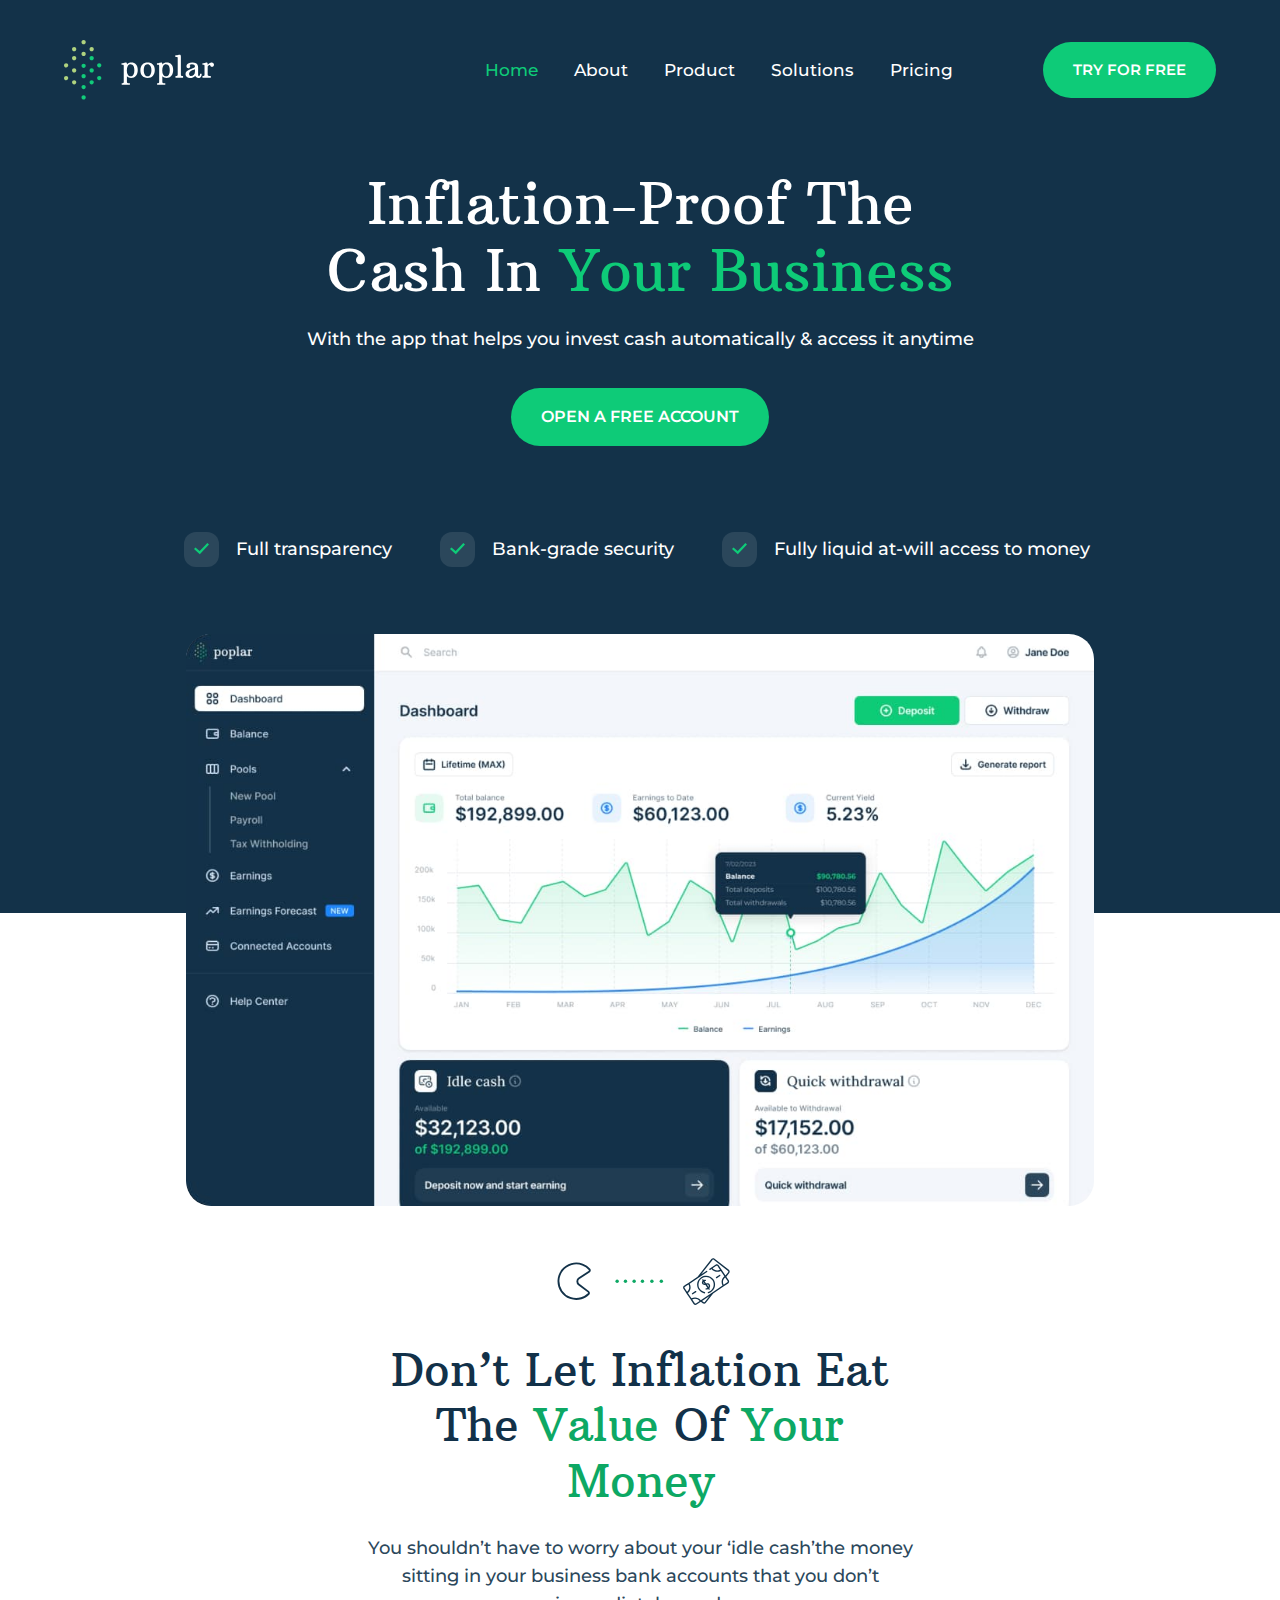
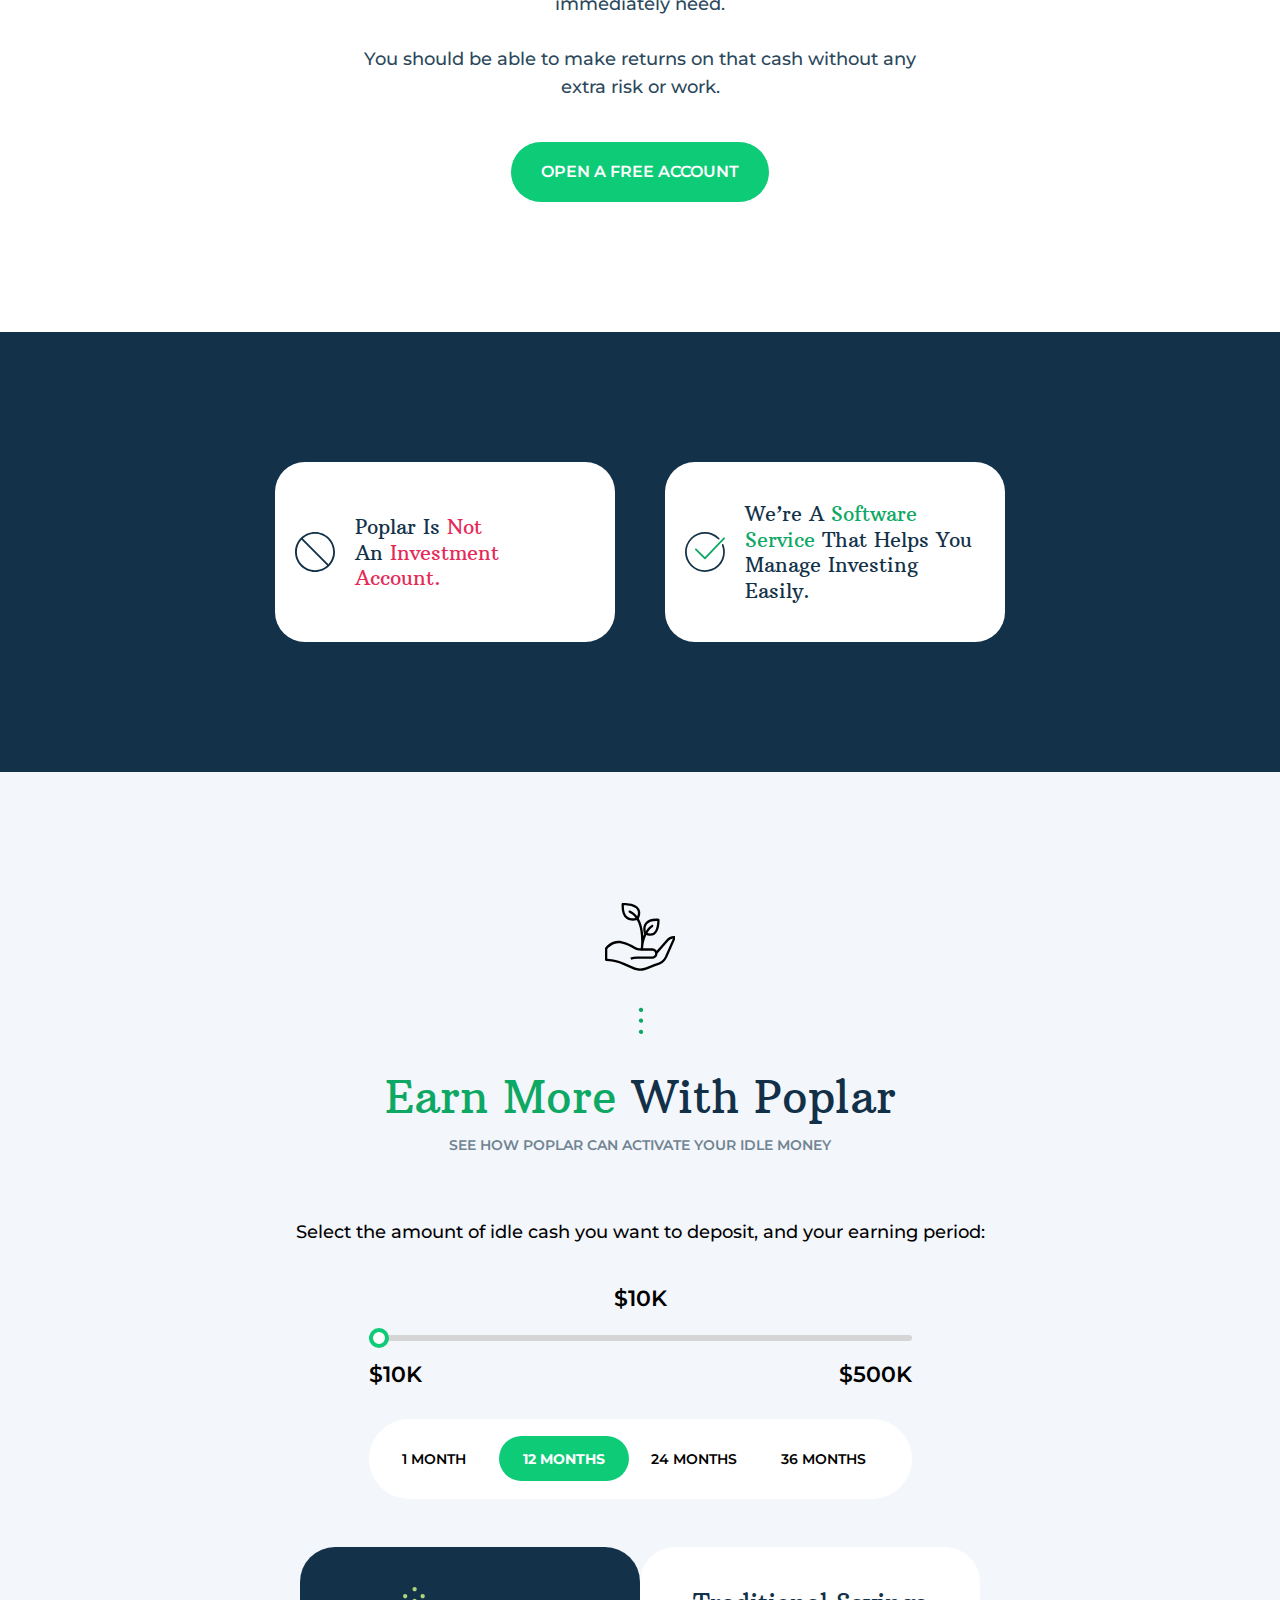
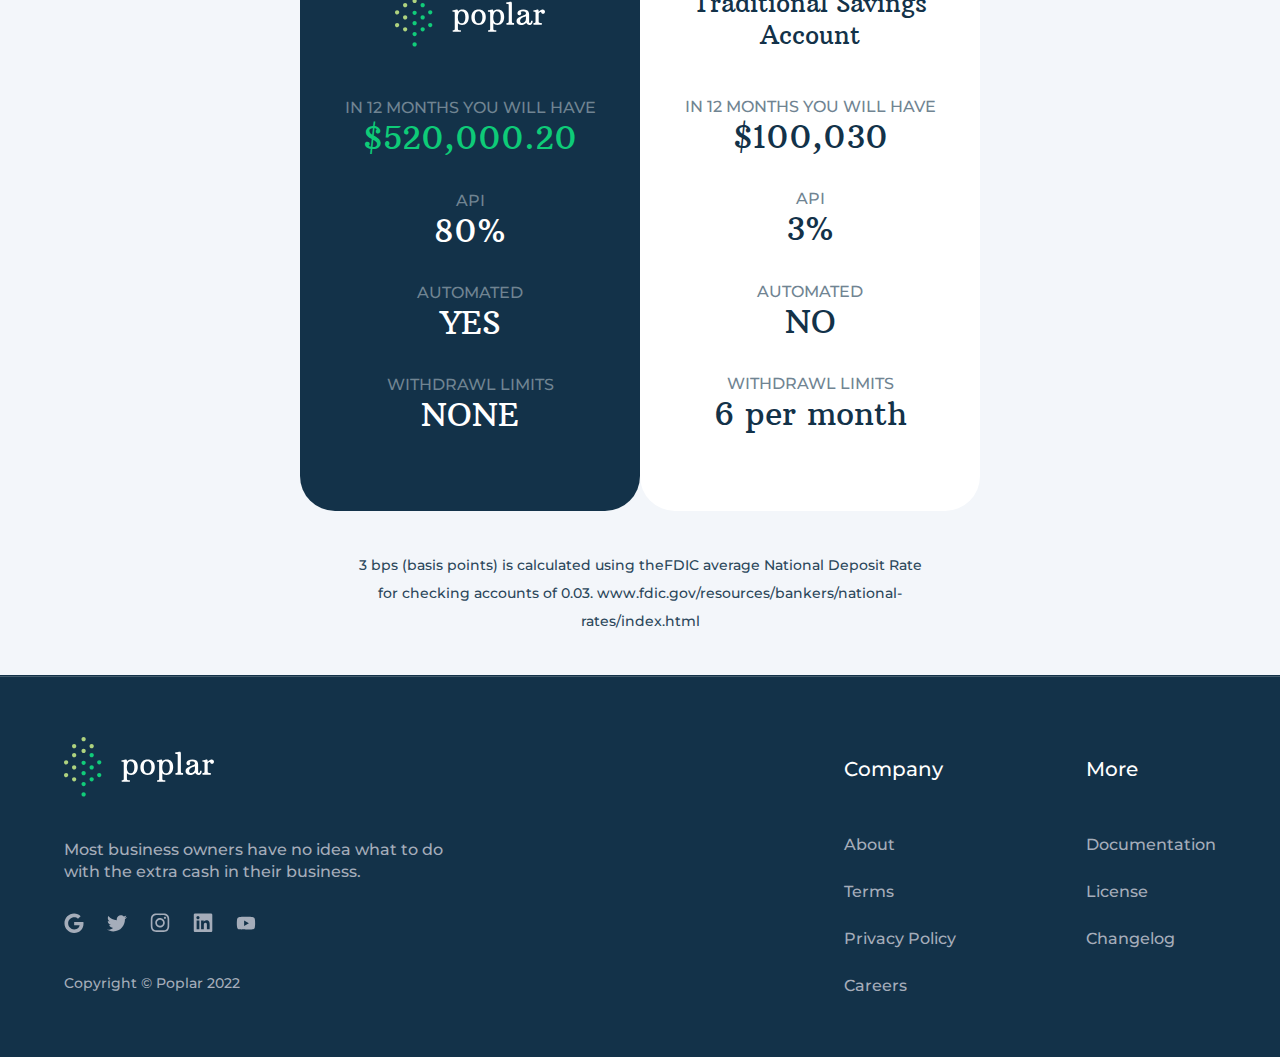
==== index.html @ 1f687f93 "update carousel" ====
<!DOCTYPE html>
<html lang="en">
  <head>
    <meta charset="UTF-8" />
    <meta name="viewport" content="width=device-width, initial-scale=1.0" />
    <meta name="description" content="#" />
    <meta name="keywords" content="#" />

    <title>Poplar Home</title>

    <link rel="icon" type="image/x-icon" href="./images/favicon.ico" />

    <link rel="preconnect" href="https://fonts.googleapis.com" />
    <link rel="preconnect" href="https://fonts.gstatic.com" crossorigin />
    <link
      href="https://fonts.googleapis.com/css2?family=Arbutus+Slab&family=Montserrat:ital,wght@0,400;0,500;0,600;0,700;1,400&display=swap"
      rel="stylesheet"
    />
    <link rel="stylesheet" href="./css/main.min.css" />
  </head>
  <body>
    <div class="page__wrapper">
      <!-- ====================== Header ======================= -->
      <header class="header">
        <nav class="header__nav container">
          <!-- Logo -->
          <a href="./index.html" class="logo-link">
            <svg width="180" height="72" class="header__logo">
              <use href="./images/sprite.svg#logo"></use>
            </svg>
          </a>

          <!-- Menu -->
          <div class="header__nav-menu">
            <ul class="header__nav-list">
              <li class="header__nav-item active">
                <a href="./index.html" class="header__nav-link">Home</a>
              </li>
              <li class="header__nav-item">
                <a href="./pages/about.html" class="header__nav-link">About</a>
              </li>
              <li class="header__nav-item">
                <a href="./pages/product.html" class="header__nav-link"
                  >Product</a
                >
              </li>
              <li class="header__nav-item">
                <a href="./pages/solutions.html" class="header__nav-link"
                  >Solutions</a
                >
              </li>
              <li class="header__nav-item">
                <a href="./pages/pricing.html" class="header__nav-link"
                  >Pricing</a
                >
              </li>
            </ul>

            <button class="btn header__button" type="button">
              Try for Free
            </button>
          </div>

          <!-- Mobile Menu -->
          <div class="burger-menu">
            <span class="bar"></span>
            <span class="bar"></span>
            <span class="bar"></span>
          </div>
        </nav>
      </header>

      <!-- ========================== Main =========================== -->
      <main class="main">
        <!-- Section Hero -->
        <section class="hero">
          <div class="hero__inner container">
            <div class="hero__descr">
              <h1 class="hero__title">
                Inflation-Proof The Cash In <span>Your Business</span>
              </h1>
              <p class="hero__text">
                With the app that helps you invest cash automatically & access
                it anytime
              </p>
              <button class="btn hero__btn" type="button">
                Open a free account
              </button>
            </div>
            <ul class="hero__list">
              <li class="hero__item">Full transparency</li>
              <li class="hero__item">Bank-grade security</li>
              <li class="hero__item">Fully liquid at-will access to money</li>
            </ul>
          </div>
        </section>

        <!-- Section  Issue-->
        <section class="issue">
          <article class="issue__descr container">
            <h2 class="issue__title">
              Don’t let inflation eat the <span>value</span> of
              <span>your money</span>
            </h2>
            <p class="issue__text">
              You shouldn’t have to worry about your ‘idle cash’the money
              sitting in your business bank accounts that you don’t immediately
              need.
              <br />
              <br />
              You should be able to make returns on that cash without any extra
              risk or work.
            </p>
            <button class="btn issue__btn">Open a free account</button>
          </article>

          <article class="issue__recommend">
            <div class="issue__recommend-inner container">
              <div class="issue__recommend-wrapper">
                <p class="issue__recommend-not">
                  Poplar is <span>not</span>
                  <br />
                  an <span>investment account.</span>
                </p>
              </div>
              <div class="issue__recommend-wrapper">
                <p class="issue__recommend-yes">
                  We’re a <span>software service</span> that helps you manage
                  investing easily.
                </p>
              </div>
            </div>
          </article>
        </section>

        <!-- Section Earn More -->
        <section class="earn-more">
          <article class="earn-more__inner container">
            <div class="earn-more__img">
              <svg class="earn-more__img-hand" width="70" height="70">
                <use href="./images/sprite.svg#hand"></use>
              </svg>

              <svg class="earn-more__img-more" width="5" height="30">
                <use href="./images/sprite.svg#product-eye-more"></use>
              </svg>
            </div>

            <div class="earn-more__descr">
              <h2 class="earn-more__title">
                <span>Earn more</span> with poplar
              </h2>
              <p class="earn-more__text">
                See how Poplar can activate your idle money
              </p>
            </div>

            <div class="earn-more__deposit">
              <h3 class="deposit__title">
                Select the amount of idle cash you want to deposit, and your
                earning period:
              </h3>

              <!-- Deposit Slider -->

              <div class="deposit__slider">
                <p class="slider__value" id="slider-value">0</p>
                <input
                  type="range"
                  id="my-slider"
                  min="10"
                  max="500"
                  value="10"
                  step="10"
                  oninput="slider()"
                />
                <ul class="slider__range">
                  <li class="range__value">$10K</li>
                  <li class="range__value">$500K</li>
                </ul>
              </div>

              <!-- Deposit Carousel -->
              <div class="carousel__wrapper">
                <ul class="carousel__slider" draggable="false">
                  <li>
                    <button
                      class="carousel__item"
                      type="button"
                      draggable="false"
                    >
                      1 Month
                    </button>
                  </li>
                  <li>
                    <button
                      class="carousel__item active-btn"
                      type="button"
                      draggable="false"
                    >
                      12 Months
                    </button>
                  </li>
                  <li>
                    <button
                      class="carousel__item"
                      type="button"
                      draggable="false"
                    >
                      24 Months
                    </button>
                  </li>
                  <li>
                    <button
                      class="carousel__item"
                      type="button"
                      draggable="false"
                    >
                      36 Months
                    </button>
                  </li>
                </ul>
              </div>
            </div>

            <div class="deposit__calculate-wrapper">
              <div class="deposit__calculate-box payment-accounts">
                <h3 class="calculate-box__title">Payment <br />Accounts</h3>
                <ul class="calculate-box__list">
                  <li>
                    <p class="calculate-box__item-text">
                      In 12 months you will have
                    </p>
                    <p class="calculate-box__item-value" id="period__sum">
                      $70,000
                    </p>
                  </li>
                  <li>
                    <p class="calculate-box__item-text">API</p>
                    <p class="calculate-box__item-value">1%</p>
                  </li>
                  <li>
                    <p class="calculate-box__item-text">Automated</p>
                    <p class="calculate-box__item-value">NO</p>
                  </li>
                  <li>
                    <p class="calculate-box__item-text">Withdrawl Limits</p>
                    <p class="calculate-box__item-value">Yes</p>
                  </li>
                </ul>
              </div>
              <div class="deposit__calculate-box poplar-account">
                <a href="./index.html" class="earn-more__logo">
                  <svg width="150" height="60" class="logo">
                    <use href="./images/sprite.svg#logo"></use>
                  </svg>
                </a>
                <ul class="calculate-box__list">
                  <li>
                    <p class="calculate-box__item-text">
                      In 12 months you will have
                    </p>
                    <p
                      class="calculate-box__item-value poplar-value"
                      id="period__sum"
                    >
                      <span>$520,000.20</span>
                    </p>
                  </li>
                  <li>
                    <p class="calculate-box__item-text">API</p>
                    <p class="calculate-box__item-value poplar-value">80%</p>
                  </li>
                  <li>
                    <p class="calculate-box__item-text">Automated</p>
                    <p class="calculate-box__item-value poplar-value">YES</p>
                  </li>
                  <li>
                    <p class="calculate-box__item-text">Withdrawl Limits</p>
                    <p class="calculate-box__item-value poplar-value">NONE</p>
                  </li>
                </ul>
              </div>
              <div class="deposit__calculate-box traditional-accounts">
                <h3 class="calculate-box__title">
                  Traditional Savings Account
                </h3>
                <ul class="calculate-box__list">
                  <li>
                    <p class="calculate-box__item-text">
                      In 12 months you will have
                    </p>
                    <p class="calculate-box__item-value" id="period__sum">
                      $100,030
                    </p>
                  </li>
                  <li>
                    <p class="calculate-box__item-text">API</p>
                    <p class="calculate-box__item-value">3%</p>
                  </li>
                  <li>
                    <p class="calculate-box__item-text">Automated</p>
                    <p class="calculate-box__item-value">NO</p>
                  </li>
                  <li>
                    <p class="calculate-box__item-text">Withdrawl Limits</p>
                    <p class="calculate-box__item-value">6 per month</p>
                  </li>
                </ul>
              </div>
            </div>
            <p class="calculate-box__descr">
              3 bps (basis points) is calculated using theFDIC average National
              Deposit Rate for checking accounts of 0.03.
              www.fdic.gov/resources/bankers/national-rates/index.html
            </p>
          </article>
        </section>
      </main>

      <!-- ========================= Footer ========================== -->
      <footer class="footer">
        <div class="footer__inner container">
          <div class="footer__info">
            <div class="footer__info-company">
              <h2 class="footer__info-title">Company</h2>
              <ul class="footer__info-list">
                <li class="footer__info-item">
                  <a
                    href="./pages/about.html"
                    class="footer__info-link"
                    aria-label="link to About"
                    >About</a
                  >
                </li>
                <li class="footer__info-item">
                  <a
                    href="#"
                    class="footer__info-link"
                    aria-label="link to Terms"
                    >Terms</a
                  >
                </li>
                <li class="footer__info-item">
                  <a
                    href="#"
                    class="footer__info-link"
                    aria-label="link to Privacy Policy"
                    >Privacy Policy</a
                  >
                </li>
                <li class="footer__info-item">
                  <a
                    href="#"
                    class="footer__info-link"
                    aria-label="link to Careers"
                    >Careers</a
                  >
                </li>
              </ul>
            </div>
            <div class="footer__info-more">
              <h2 class="footer__info-title">More</h2>
              <ul class="footer__info-list">
                <li class="footer__info-item">
                  <a
                    href="#"
                    class="footer__info-link"
                    aria-label="link to Documentation"
                    >Documentation</a
                  >
                </li>
                <li class="footer__info-item">
                  <a
                    href="#"
                    class="footer__info-link"
                    aria-label="link to License"
                    >License</a
                  >
                </li>
                <li class="footer__info-item">
                  <a
                    href="#"
                    class="footer__info-link"
                    aria-label="link to Changelog"
                    >Changelog</a
                  >
                </li>
              </ul>
            </div>
          </div>

          <div class="footer__descr">
            <!-- Logo -->
            <a href="./index.html" class="footer__logo">
              <svg width="180" height="72" class="logo">
                <use href="./images/sprite.svg#logo"></use>
              </svg>
            </a>

            <p class="footer__descr-text">
              Most business owners have no idea what to do with the extra cash
              in their business.
            </p>

            <!-- Social links -->
            <ul class="footer__socials-list">
              <li class="footer__socials-item">
                <a
                  href="https://www.google.com/"
                  class="footer__socials-link"
                  target="_blank"
                  aria-label="link to google"
                >
                  <svg class="footer__socials-img" width="20" height="20">
                    <use href="./images/sprite.svg#social-google"></use>
                  </svg>
                </a>
              </li>
              <li class="footer__socials-item">
                <a
                  href="https://twitter.com/"
                  class="footer__socials-link"
                  target="_blank"
                  aria-label="link to twitter"
                >
                  <svg class="footer__socials-img" width="20" height="20">
                    <use href="./images/sprite.svg#social-twitter"></use>
                  </svg>
                </a>
              </li>
              <li class="footer__socials-item">
                <a
                  href="https://www.instagram.com/"
                  class="footer__socials-link"
                  target="_blank"
                  aria-label="link to instagram"
                >
                  <svg class="footer__socials-img" width="20" height="20">
                    <use href="./images/sprite.svg#social-instagram"></use>
                  </svg>
                </a>
              </li>
              <li class="footer__socials-item">
                <a
                  href="https://www.linkedin.com/"
                  class="footer__socials-link"
                  target="_blank"
                  aria-label="link to linkedin"
                >
                  <svg class="footer__socials-img" width="20" height="20">
                    <use href="./images/sprite.svg#social-linkedin"></use>
                  </svg>
                </a>
              </li>
              <li class="footer__socials-item">
                <a
                  href="https://www.youtube.com/"
                  class="footer__socials-link"
                  target="_blank"
                  aria-label="link to youtube"
                >
                  <svg class="footer__socials-img" width="20" height="20">
                    <use href="./images/sprite.svg#social-youtube"></use>
                  </svg>
                </a>
              </li>
            </ul>

            <p class="footer__copiright">Copyright © Poplar 2022</p>
          </div>
        </div>
      </footer>
    </div>

    <script src="./js/mobile-menu.js" type="module"></script>
    <script src="./js/range-slider.js"></script>
    <script src="./js/carousel.js"></script>
  </body>
</html>
---- css/main.min.css ----
*{padding:0px;margin:0px;border:none}*,*::before,*::after{-webkit-box-sizing:border-box;box-sizing:border-box}:focus,:active{outline:none}a:focus,a:active{outline:none}a,a:link,a:visited{color:inherit;text-decoration:none;display:inline-block}a:hover{color:inherit;text-decoration:none}aside,nav,footer,header,section,main{display:block}h1,h2,h3,h4,h5,h6,p{font-size:inherit;font-weight:inherit}ul,ul li{list-style:none}img{vertical-align:top}img,svg{display:block;max-width:100%;height:auto}input,textarea,button,select{font-family:inherit;font-size:inherit;color:inherit;background-color:rgba(0,0,0,0)}input::-ms-clear{display:none}button,input[type=submit]{display:inline-block;-webkit-box-shadow:none;box-shadow:none;background-color:rgba(0,0,0,0);background:none}input:focus,input:active,button:focus,button:active{outline:none}button::-moz-focus-inner{padding:0;border:0}label{cursor:pointer}legend{display:block}html,body{font-family:var(--font-montserrat);font-size:14px;font-style:normal;font-weight:500;line-height:1.4;height:100%}.page__wrapper{display:-webkit-box;display:-ms-flexbox;display:flex;-webkit-box-orient:vertical;-webkit-box-direction:normal;-ms-flex-direction:column;flex-direction:column;min-height:100%}.main{-webkit-box-flex:1;-ms-flex-positive:1;flex-grow:1}.container{max-width:100vw;padding:0 5%;margin:0 auto}@media screen and (min-width: 1366px){.container{max-width:1220px;padding:0 10px}}:root{--font-arbutus: "Arbutus Slab", serif;--font-montserrat: "Montserrat", sans-serif;--titles-color: #123149;--light: #ffffff;--light-gray: #a5adba;--dark-gray: #708492;--dark-lighter: #2b475b;--green-darker: #0da864;--dark-blue-90: #2b475b;--red: #e52a57;--accent: #0ecb78;--dark-blue: #133249;--dark-blue-80: #1f3c52;--light-blue: #f3f6fa}.visually--hidden{visibility:hidden;height:0}.header__logo{width:100px}@media screen and (min-width: 767px){.header__logo{width:130px}}@media screen and (min-width: 1023px){.header__logo{width:150px}}.footer__logo{width:150px;margin-top:78px}@media screen and (min-width: 768px){.footer__logo{margin-top:0}}.btn{display:-webkit-box;display:-ms-flexbox;display:flex;-webkit-box-pack:center;-ms-flex-pack:center;justify-content:center;-webkit-box-align:center;-ms-flex-align:center;align-items:center;font-weight:600;line-height:2;text-transform:uppercase;padding:15px 30px;color:var(--light);background-color:var(--accent);border-radius:60px;cursor:pointer;-webkit-transition:background-color 250ms cubic-bezier(0.4, 0, 0.2, 1);transition:background-color 250ms cubic-bezier(0.4, 0, 0.2, 1)}@media screen and (min-width: 768px){.btn{font-size:16px;line-height:1.75;padding:16px 30px}}.btn:hover,.btn:focus{background-color:var(--green-darker)}.btn:active{-webkit-transform:scale(0.95);transform:scale(0.95)}.header__nav{display:-webkit-box;display:-ms-flexbox;display:flex;-webkit-box-pack:justify;-ms-flex-pack:justify;justify-content:space-between;-webkit-box-align:center;-ms-flex-align:center;align-items:center}@media screen and (max-width: 767px){.header__nav-menu{position:fixed;left:-100%;top:100px;z-index:5;display:-webkit-box;display:-ms-flexbox;display:flex;-webkit-box-orient:vertical;-webkit-box-direction:normal;-ms-flex-direction:column;flex-direction:column;-webkit-box-align:center;-ms-flex-align:center;align-items:center;gap:60px;width:100%;height:100vh;padding-top:50px;background-color:var(--light);-webkit-transition:.3s;transition:.3s}.header__nav-menu.is-open{left:0}}@media screen and (min-width: 768px){.header__nav-menu{display:-webkit-box;display:-ms-flexbox;display:flex;-webkit-box-pack:justify;-ms-flex-pack:justify;justify-content:space-between;-webkit-box-align:center;-ms-flex-align:center;align-items:center;gap:30px}}@media screen and (min-width: 1024px){.header__nav-menu{display:-webkit-box;display:-ms-flexbox;display:flex;-webkit-box-pack:justify;-ms-flex-pack:justify;justify-content:space-between;-webkit-box-align:center;-ms-flex-align:center;align-items:center;gap:90px}}@media screen and (min-width: 1366px){.header__nav-menu{display:-webkit-box;display:-ms-flexbox;display:flex;-webkit-box-pack:justify;-ms-flex-pack:justify;justify-content:space-between;-webkit-box-align:center;-ms-flex-align:center;align-items:center;gap:180px}}.header__nav-list{display:-webkit-box;display:-ms-flexbox;display:flex;gap:36px}@media screen and (max-width: 767px){.header__nav-list{-webkit-box-orient:vertical;-webkit-box-direction:normal;-ms-flex-direction:column;flex-direction:column;-webkit-box-pack:start;-ms-flex-pack:start;justify-content:flex-start;-webkit-box-align:center;-ms-flex-align:center;align-items:center;gap:40px}}@media screen and (max-width: 1023px){.header__nav-list{gap:20px}}.header__nav-item{font-size:calc(
    12px + 6 * ((100vw - 320px) / 1120)
  );line-height:1.55;text-transform:capitalize;color:var(--light)}.header__nav-item:hover,.header__nav-item:focus{color:var(--green-darker)}.header__nav-item.active{color:var(--accent)}@media screen and (max-width: 767px){.header__nav-item{font-size:20px;color:var(--dark-blue);-webkit-transition:.3s;transition:.3s}.header__nav-item.active{color:var(--dark-blue)}}.header__button{font-size:calc(
    8px + 8 * ((100vw - 320px) / 1120)
  )}@media screen and (max-width: 767px){.header__button{font-size:16px;font-weight:600;line-height:1.75}}@media screen and (min-width: 768px){.header__button{padding:15px 30px}}.burger-menu{display:none;width:40px;height:40px;border:3px solid #637b8b;border-radius:50%;cursor:pointer}@media screen and (max-width: 767px){.burger-menu{display:-webkit-box;display:-ms-flexbox;display:flex;-webkit-box-orient:vertical;-webkit-box-direction:normal;-ms-flex-direction:column;flex-direction:column;-webkit-box-pack:center;-ms-flex-pack:center;justify-content:center;-webkit-box-align:center;-ms-flex-align:center;align-items:center;gap:4px}}.burger-menu.is-open .bar:nth-child(2){opacity:0}.burger-menu.is-open .bar:nth-child(1){-webkit-transform:translateY(6px) rotate(45deg);transform:translateY(6px) rotate(45deg)}.burger-menu.is-open .bar:nth-child(3){-webkit-transform:translateY(-6px) rotate(-45deg);transform:translateY(-6px) rotate(-45deg)}.bar{display:block;width:20px;height:2px;-webkit-transition:all .3s ease-in-out;transition:all .3s ease-in-out;background-color:var(--light)}.deposit__slider{position:relative;width:280px;margin-top:60px;margin-left:auto;margin-right:auto}@media screen and (min-width: 768px){.deposit__slider{width:543px;margin-top:88px}}input[type=range]{position:relative;-webkit-appearance:none;-moz-appearance:none;display:block;width:280px;height:6px;background-color:#d0dbe2;border-radius:8px;outline:none}@media screen and (min-width: 768px){input[type=range]{width:543px;margin-top:80px}}input[type=range]::-webkit-slider-runnable-track{-webkit-appearance:none;height:8px}input[type=range]::-moz-track{-moz-appearance:none;height:8px}input[type=range]::-ms-track{appearance:none;height:8px}input[type=range]::-webkit-slider-thumb{-webkit-appearance:none;appearance:none;height:20px;width:20px;margin-top:-6px;border:4.5px solid var(--accent);background-color:var(--light);border-radius:50%;cursor:pointer}input[type=range]::-moz-range-thumb{-moz-appearance:none;appearance:none;height:20px;width:20px;margin-top:-7px;border:4.5px solid var(--accent);background-color:var(--light);border-radius:50%;cursor:pointer}input[type=range]::-ms-thumb{appearance:none;height:20px;width:20px;margin-top:-7px;border:4.5px solid var(--accent);background-color:var(--light);border-radius:50%;cursor:pointer}input[type=range]:active::-webkit-slider-thumb{background-color:#fff;border:3px solid var(--accent)}.slider__value{position:absolute;left:50%;top:-40px;-webkit-transform:translateX(-50%);transform:translateX(-50%);font-weight:600;line-height:2;text-transform:uppercase}@media screen and (min-width: 768px){.slider__value{top:-50px;font-size:22px;line-height:1.27}}.slider__range{display:-webkit-box;display:-ms-flexbox;display:flex;-webkit-box-pack:justify;-ms-flex-pack:justify;justify-content:space-between;margin-top:20px;font-weight:600;line-height:2;text-transform:uppercase}@media screen and (min-width: 768px){.slider__range{font-size:22px;line-height:1.27}}.carousel__wrapper{width:280px;height:80px;display:-webkit-box;display:-ms-flexbox;display:flex;-webkit-box-align:center;-ms-flex-align:center;align-items:center;margin-top:42px;margin-left:auto;margin-right:auto;border-radius:60px;background:var(--light);overflow:hidden}@media screen and (min-width: 768px){.carousel__wrapper{width:543px;margin-top:30px}}.carousel__wrapper .carousel__slider{white-space:nowrap}.carousel__slider{display:-webkit-box;display:-ms-flexbox;display:flex;-webkit-box-pack:center;-ms-flex-pack:center;justify-content:center;-webkit-box-align:center;-ms-flex-align:center;align-items:center}.carousel__item{width:115px;height:45px;font-weight:600;line-height:2;text-transform:uppercase;color:var(--lighter-gray);border-radius:60px;background:var(--light);cursor:pointer}.carousel__item:active{-webkit-transform:scale(0.95);transform:scale(0.95)}@media screen and (min-width: 768px){.carousel__item{width:130px}}.carousel__item.active-btn{font-weight:700;color:var(--light);background:var(--accent)}.header{width:100%;padding-top:40px;padding-bottom:40px;background-color:var(--dark-blue)}@media screen and (max-width: 767px){.header{height:100px;padding-top:30px}}.footer{width:100%;padding-bottom:60px;background-color:var(--dark-blue)}.footer__inner{padding-top:60px;border-top:1px solid #445d6d}@media screen and (min-width: 768px){.footer__inner{display:-webkit-box;display:-ms-flexbox;display:flex;-webkit-box-pack:justify;-ms-flex-pack:justify;justify-content:space-between;-webkit-box-align:end;-ms-flex-align:end;align-items:flex-end}}.footer__info{display:-webkit-box;display:-ms-flexbox;display:flex;-webkit-box-pack:justify;-ms-flex-pack:justify;justify-content:space-between}@media screen and (min-width: 768px){.footer__info{gap:130px;-webkit-box-ordinal-group:3;-ms-flex-order:2;order:2}}.footer__info-title{font-size:calc(
    18px + 2 * ((100vw - 320px) / 1120)
  );color:var(--light)}.footer__info-list{display:-webkit-box;display:-ms-flexbox;display:flex;-webkit-box-orient:vertical;-webkit-box-direction:normal;-ms-flex-direction:column;flex-direction:column;gap:25px;margin-top:40px}@media screen and (min-width: 768px){.footer__info-list{gap:31px;margin-top:50px}}@media screen and (min-width: 1024px){.footer__info-list{gap:25px}}.footer__descr{display:-webkit-box;display:-ms-flexbox;display:flex;-webkit-box-orient:vertical;-webkit-box-direction:normal;-ms-flex-direction:column;flex-direction:column;-webkit-box-align:center;-ms-flex-align:center;align-items:center;text-align:center}@media screen and (min-width: 768px){.footer__descr{display:block;text-align:start}}.footer__info-item,.footer__descr-text{font-size:calc(
    14px + 2 * ((100vw - 320px) / 1120)
  );color:var(--light-gray)}.footer__info-item:hover,.footer__info-item:focus{color:var(--light)}.footer__descr-text{max-width:280px;margin-top:30px}@media screen and (min-width: 1024px){.footer__descr-text{max-width:390px;margin-top:37px}}.footer__socials-list{display:-webkit-box;display:-ms-flexbox;display:flex;gap:35px;margin-top:30px}@media screen and (min-width: 768px){.footer__socials-list{gap:23px}}.footer__socials-img{fill:var(--light-gray)}.footer__socials-img:hover,.footer__socials-img:focus{fill:var(--light)}.footer__copiright{line-height:2;margin-top:30px;color:var(--light-gray)}.backdrop{position:fixed;top:0;left:0;width:100vw;height:100vh;background:rgba(0,0,0,.2);visibility:visible;opacity:1;-webkit-transition:opacity 250ms cubic-bezier(0.4, 0, 0.2, 1);transition:opacity 250ms cubic-bezier(0.4, 0, 0.2, 1)}.backdrop.is-hidden{visibility:hidden;opacity:0;pointer-events:none}.backdrop.is-hidden .modal{-webkit-transform:translate(-50%, -50%) scale(0.9);transform:translate(-50%, -50%) scale(0.9)}.modal{position:absolute;left:50%;top:50%;width:100%;max-width:450px;max-height:609px;padding:40px;background:#fff;-webkit-box-shadow:0px 1px 3px rgba(0,0,0,.12),0px 1px 1px rgba(0,0,0,.14),0px 2px 1px rgba(0,0,0,.2);box-shadow:0px 1px 3px rgba(0,0,0,.12),0px 1px 1px rgba(0,0,0,.14),0px 2px 1px rgba(0,0,0,.2);border-radius:4px;-webkit-transform:translate(-50%, -50%) scale(1);transform:translate(-50%, -50%) scale(1);-webkit-transition:-webkit-transform 250ms cubic-bezier(0.4, 0, 0.2, 1);transition:-webkit-transform 250ms cubic-bezier(0.4, 0, 0.2, 1);transition:transform 250ms cubic-bezier(0.4, 0, 0.2, 1);transition:transform 250ms cubic-bezier(0.4, 0, 0.2, 1), -webkit-transform 250ms cubic-bezier(0.4, 0, 0.2, 1)}@media screen and (min-width: 1200px){.modal{max-width:528px;max-height:581px}}.modal__close{position:absolute;top:8px;right:8px;cursor:pointer;border:none;background-color:rgba(0,0,0,0)}.modal__close--icon{display:inline-block;width:30px;height:30px;border:1px solid rgba(0,0,0,.1);border-radius:50%;fill:var(--black-color);-webkit-transition:fill 250ms cubic-bezier(0.4, 0, 0.2, 1);transition:fill 250ms cubic-bezier(0.4, 0, 0.2, 1)}.modal__close:hover .modal__close--icon,.modal__close:focus .modal__close--icon{fill:var(--accent-color)}.hero{width:100%;z-index:10;background-color:var(--dark-blue)}.hero__inner{display:-webkit-box;display:-ms-flexbox;display:flex;-webkit-box-orient:vertical;-webkit-box-direction:normal;-ms-flex-direction:column;flex-direction:column;-webkit-box-align:center;-ms-flex-align:center;align-items:center;text-align:center;padding-top:30px;padding-bottom:120px;position:relative}@media screen and (min-width: 768px){.hero__inner{padding-bottom:280px}}@media screen and (min-width: 1024px){.hero__inner{padding-bottom:350px}}@media screen and (min-width: 1366px){.hero__inner{padding-bottom:450px}}.hero__inner::before{content:"";width:278px;height:175px;border-radius:9px;position:absolute;left:50%;bottom:-18%;-webkit-transform:translateX(-50%);transform:translateX(-50%);background-image:url(../images/home/hero@mob.jpg);background-size:cover}@media screen and (min-width: 768px){.hero__inner::before{width:668px;height:420px;bottom:-28%;border-radius:20px;background-image:url(../images/home/hero@desk.jpg)}}@media screen and (min-width: 1024px){.hero__inner::before{width:908px;height:572px;bottom:-38%;border-radius:25px}}@media screen and (min-width: 1366px){.hero__inner::before{width:1168px;height:736px;bottom:-40%;border-radius:32px;background-image:url(../images/home/hero@retina.jpg)}}.hero__descr{display:-webkit-box;display:-ms-flexbox;display:flex;-webkit-box-orient:vertical;-webkit-box-direction:normal;-ms-flex-direction:column;flex-direction:column;-webkit-box-align:center;-ms-flex-align:center;align-items:center}.hero__title{width:230px;font-family:var(--font-arbutus);font-size:30px;font-weight:400;line-height:1.16;text-transform:capitalize;color:var(--light)}.hero__title span{color:var(--accent)}@media screen and (min-width: 768px){.hero__title{width:628px;font-size:58px}}.hero__text{width:278px;margin-top:15px;color:var(--light)}@media screen and (min-width: 768px){.hero__text{width:677px;margin-top:25px;font-size:18px;line-height:1}}.hero__btn{margin-top:20px;padding:11px 52px}@media screen and (min-width: 768px){.hero__btn{margin-top:40px;padding:15px 30px}}.hero__list{display:-webkit-box;display:-ms-flexbox;display:flex;-webkit-box-orient:vertical;-webkit-box-direction:normal;-ms-flex-direction:column;flex-direction:column;gap:6px;margin-top:20px;font-size:12px;line-height:2.3;color:var(--light);text-align:left}@media screen and (min-width: 768px){.hero__list{gap:20px;margin-top:40px;font-size:18px;line-height:1.5}}@media screen and (min-width: 1024px){.hero__list{-webkit-box-orient:horizontal;-webkit-box-direction:normal;-ms-flex-direction:row;flex-direction:row;gap:100px;margin-top:90px;padding-left:45px}}@media screen and (min-width: 1366px){.hero__list{gap:143px}}.hero__item{position:relative}.hero__item::before{content:"";position:absolute;left:-32px;top:3px;width:20px;height:20px;border-radius:6px;background:url("../images/svg/check.svg"),var(--dark-lighter);background-position:50% 50%;background-repeat:no-repeat}@media screen and (min-width: 768px){.hero__item::before{left:-52px;top:-4px;width:35px;height:35px;border-radius:12px;background-size:15px}}.issue{padding-top:180px}@media screen and (min-width: 768px){.issue{padding-top:380px}}@media screen and (min-width: 1024px){.issue{padding-top:430px}}@media screen and (min-width: 1366px){.issue{padding-top:560px}}.issue__descr{display:-webkit-box;display:-ms-flexbox;display:flex;-webkit-box-orient:vertical;-webkit-box-direction:normal;-ms-flex-direction:column;flex-direction:column;-webkit-box-align:center;-ms-flex-align:center;align-items:center;text-align:center;padding-bottom:50px}@media screen and (min-width: 768px){.issue__descr{padding-bottom:130px}}.issue__title{width:230px;font-family:var(--font-arbutus);font-size:25px;font-weight:400;line-height:1.24;text-transform:capitalize;color:var(--titles-color);position:relative}.issue__title::before{content:"";width:96px;height:28px;position:absolute;left:50%;top:-48px;-webkit-transform:translateX(-50%);transform:translateX(-50%);background:url("../images/svg/packman.svg");background-size:cover;background-repeat:no-repeat}@media screen and (min-width: 768px){.issue__title::before{width:180px;height:50px;top:-88px}}@media screen and (min-width: 1366px){.issue__title::before{width:258px;height:70px;top:-124px}}.issue__title span{color:var(--green-darker)}@media screen and (min-width: 768px){.issue__title{width:568px;font-size:45px}}.issue__text{width:280px;margin-top:15px;color:var(--dark-lighter)}@media screen and (min-width: 768px){.issue__text{width:557px;margin-top:25px;font-size:18px;line-height:1.55}}.issue__btn{margin-top:30px}@media screen and (min-width: 768px){.issue__btn{margin-top:40px}}.issue__recommend{background-color:var(--dark-blue)}.issue__recommend-inner{display:-webkit-box;display:-ms-flexbox;display:flex;-webkit-box-orient:vertical;-webkit-box-direction:normal;-ms-flex-direction:column;flex-direction:column;-webkit-box-align:center;-ms-flex-align:center;align-items:center;gap:20px;padding:50px 0}@media screen and (min-width: 768px){.issue__recommend-inner{-webkit-box-orient:horizontal;-webkit-box-direction:normal;-ms-flex-direction:row;flex-direction:row;-webkit-box-pack:center;-ms-flex-pack:center;justify-content:center;-webkit-box-align:center;-ms-flex-align:center;align-items:center;gap:50px;padding:130px 0}}@media screen and (min-width: 1366px){.issue__recommend-inner{gap:60px}}.issue__recommend-wrapper{width:280px;min-height:140px;padding:30px 30px 30px 80px;display:-webkit-box;display:-ms-flexbox;display:flex;-webkit-box-pack:center;-ms-flex-pack:center;justify-content:center;-webkit-box-align:center;-ms-flex-align:center;align-items:center;border-radius:30px;background-color:var(--light)}@media screen and (min-width: 768px){.issue__recommend-wrapper{width:340px;min-height:180px}}@media screen and (min-width: 1366px){.issue__recommend-wrapper{width:580px;min-height:280px;padding:64px 94px 64px 190px}}.issue__recommend-not,.issue__recommend-yes{font-family:var(--font-arbutus);font-size:18px;font-weight:400;line-height:1.27;text-transform:capitalize;color:var(--dark-blue)}@media screen and (min-width: 768px){.issue__recommend-not,.issue__recommend-yes{font-size:20px}}@media screen and (min-width: 1366px){.issue__recommend-not,.issue__recommend-yes{font-size:30px}}.issue__recommend-not{position:relative}.issue__recommend-not span{color:var(--red)}.issue__recommend-not::before{content:"";width:30px;height:30px;position:absolute;left:-55px;top:50%;-webkit-transform:translateY(-50%);transform:translateY(-50%);background:url("../images/svg/not.svg");background-size:cover}@media screen and (min-width: 768px){.issue__recommend-not::before{width:40px;height:40px;left:-60px}}@media screen and (min-width: 1366px){.issue__recommend-not::before{width:80px;height:80px;left:-130px}}.issue__recommend-yes{position:relative}.issue__recommend-yes span{color:var(--green-darker)}.issue__recommend-yes::before{content:"";width:30px;height:30px;position:absolute;left:-55px;top:50%;-webkit-transform:translateY(-50%);transform:translateY(-50%);background:url("../images/svg/yes.svg");background-size:cover}@media screen and (min-width: 768px){.issue__recommend-yes::before{width:40px;height:40px;left:-60px}}@media screen and (min-width: 1366px){.issue__recommend-yes::before{width:80px;height:80px;left:-130px}}.earn-more{background-color:var(--light-blue)}.earn-more__inner{text-align:center;padding-bottom:40px;border-bottom:1px solid var(--dark-blue)}.earn-more__img{display:-webkit-box;display:-ms-flexbox;display:flex;-webkit-box-orient:vertical;-webkit-box-direction:normal;-ms-flex-direction:column;flex-direction:column;-webkit-box-pack:center;-ms-flex-pack:center;justify-content:center;-webkit-box-align:center;-ms-flex-align:center;align-items:center;gap:14px;padding-top:52px}@media screen and (min-width: 768px){.earn-more__img{gap:30px;padding-top:130px}}.earn-more__img-hand{width:32px;height:38px}@media screen and (min-width: 768px){.earn-more__img-hand{width:70px;height:70px}}.earn-more__img-more{width:3px;height:14px}@media screen and (min-width: 768px){.earn-more__img-more{width:5px;height:38px}}.earn-more__title{margin-top:20px;font-family:var(--font-arbutus);font-size:25px;font-weight:400;line-height:1.24;text-transform:capitalize;color:var(--titles-color)}.earn-more__title span{color:var(--green-darker)}@media screen and (min-width: 768px){.earn-more__title{margin-top:30px;font-size:45px}}.earn-more__text{max-width:214px;font-size:12px;font-weight:600;line-height:1.66;text-transform:uppercase;color:var(--dark-gray);margin-top:5px;margin-left:auto;margin-right:auto}@media screen and (min-width: 768px){.earn-more__text{max-width:388px;margin-top:5px;font-size:14px;line-height:2}}.earn-more__deposit{margin-top:30px}@media screen and (min-width: 768px){.earn-more__deposit{margin-top:60px}}.deposit__title{max-width:286px;margin:0 auto}@media screen and (min-width: 768px){.deposit__title{max-width:698px;font-size:16px;line-height:1.55}}@media screen and (min-width: 1024px){.deposit__title{font-size:18px}}.deposit__period{margin-top:80px;display:-webkit-box;display:-ms-flexbox;display:flex}.deposit__calculate-wrapper{margin-top:48px;display:-webkit-box;display:-ms-flexbox;display:flex;-webkit-box-orient:vertical;-webkit-box-direction:normal;-ms-flex-direction:column;flex-direction:column;-webkit-box-align:center;-ms-flex-align:center;align-items:center;gap:20px}@media screen and (min-width: 768px){.deposit__calculate-wrapper{-webkit-box-orient:horizontal;-webkit-box-direction:normal;-ms-flex-direction:row;flex-direction:row;-webkit-box-pack:center;-ms-flex-pack:center;justify-content:center;-webkit-box-align:center;-ms-flex-align:center;align-items:center;gap:0}}@media screen and (min-width: 1366px){.deposit__calculate-wrapper{-webkit-box-pack:justify;-ms-flex-pack:justify;justify-content:space-between}}.deposit__calculate-box{width:280px;height:500px;padding:40px;text-align:center;border-radius:35px;background-color:var(--light)}@media screen and (min-width: 768px){.deposit__calculate-box{width:340px;height:564px}}.deposit__calculate-box.poplar-account{background-color:var(--dark-blue)}@media screen and (min-width: 1366px){.deposit__calculate-box.poplar-account{width:440px;height:629px;padding:44px 34px}}.calculate-box__title{font-family:var(--font-arbutus);font-style:normal;font-size:18px;font-weight:400;line-height:1.28;text-transform:capitalize;color:var(--dark-blue)}@media screen and (min-width: 768px){.calculate-box__title{font-size:25px}}.calculate-box__list{display:-webkit-box;display:-ms-flexbox;display:flex;-webkit-box-orient:vertical;-webkit-box-direction:normal;-ms-flex-direction:column;flex-direction:column;-webkit-box-pack:center;-ms-flex-pack:center;justify-content:center;-webkit-box-align:center;-ms-flex-align:center;align-items:center;gap:20px;margin-top:55px}@media screen and (min-width: 768px){.calculate-box__list{gap:32px;margin-top:46px}}.calculate-box__item-text{font-size:12px;font-weight:500;line-height:1.25;text-transform:uppercase;color:var(--dark-gray)}@media screen and (min-width: 768px){.calculate-box__item-text{font-size:14px}}.calculate-box__item-value{margin-top:12px;font-family:var(--font-arbutus);font-style:normal;font-size:30px;font-weight:400;line-height:1.26;color:var(--dark-blue)}@media screen and (min-width: 768px){.calculate-box__item-value{margin-top:0;font-size:32px}}.calculate-box__item-value.poplar-value{color:var(--light)}.calculate-box__item-value.poplar-value span{display:block;color:var(--accent)}@media screen and (min-width: 1366px){.calculate-box__item-value.poplar-value span{font-size:58px}}@media screen and (min-width: 1366px){.calculate-box__item-value.poplar-value{font-size:40px}}.payment-accounts{display:none}@media screen and (min-width: 1366px){.payment-accounts{display:block}}.earn-more__logo{width:150px;height:60px}.calculate-box__item-text{font-size:12px;line-height:1.25;text-transform:uppercase}@media screen and (min-width: 768px){.calculate-box__item-text{font-size:16px}}.period__sum{font-family:var(--font-arbutus);font-size:30px;font-weight:400;line-height:1.26;color:var(--accent)}.calculate-box__descr{font-size:9px;line-height:1.66;color:var(--dark-lighter);margin:30px auto 0 auto}@media screen and (min-width: 768px){.calculate-box__descr{width:580px;margin:40px auto 0 auto;font-size:14px;line-height:2}}@media screen and (min-width: 1366px){.calculate-box__descr{width:773px}}.about-hero{width:100%;z-index:10;background-color:var(--dark-blue)}.about-hero__inner{display:-webkit-box;display:-ms-flexbox;display:flex;-webkit-box-orient:vertical;-webkit-box-direction:normal;-ms-flex-direction:column;flex-direction:column;-webkit-box-align:center;-ms-flex-align:center;align-items:center;text-align:center;padding-top:5%;padding-bottom:16.1%}.about-hero__descr{display:-webkit-box;display:-ms-flexbox;display:flex;-webkit-box-orient:vertical;-webkit-box-direction:normal;-ms-flex-direction:column;flex-direction:column;-webkit-box-align:center;-ms-flex-align:center;align-items:center}.about-hero__title{width:230px;font-family:var(--font-arbutus);font-size:30px;font-weight:400;line-height:1.16;text-transform:capitalize;color:var(--light)}.about-hero__title span{color:var(--accent)}@media screen and (min-width: 768px){.about-hero__title{width:628px;font-size:58px}}.about-hero__text{width:278px;margin-top:15px;color:var(--light)}@media screen and (min-width: 768px){.about-hero__text{width:677px;margin-top:25px;font-size:18px;line-height:1.5}}.about-hero__btn{margin-top:20px;padding:11px 52px}@media screen and (min-width: 768px){.about-hero__btn{margin-top:40px;padding:15px 30px}}.product-hero{width:100%;z-index:10;background-color:var(--dark-blue)}.product-hero__inner{display:-webkit-box;display:-ms-flexbox;display:flex;-webkit-box-orient:vertical;-webkit-box-direction:normal;-ms-flex-direction:column;flex-direction:column;-webkit-box-align:center;-ms-flex-align:center;align-items:center;text-align:center;padding-top:5%;padding-bottom:37.5%}.product-hero__descr{display:-webkit-box;display:-ms-flexbox;display:flex;-webkit-box-orient:vertical;-webkit-box-direction:normal;-ms-flex-direction:column;flex-direction:column;-webkit-box-align:center;-ms-flex-align:center;align-items:center}.product-hero__title{width:230px;font-family:var(--font-arbutus);font-size:30px;font-weight:400;line-height:1.16;text-transform:capitalize;color:var(--light)}.product-hero__title span{color:var(--accent)}@media screen and (min-width: 768px){.product-hero__title{width:628px;font-size:58px}}.product-hero__text{width:278px;margin-top:15px;color:var(--light)}@media screen and (min-width: 768px){.product-hero__text{width:677px;margin-top:25px;font-size:18px;line-height:.83}}.product-hero__btn{margin-top:20px;padding:11px 52px}@media screen and (min-width: 768px){.product-hero__btn{margin-top:40px;padding:15px 30px}}.solutions-hero{width:100%;z-index:10;background-color:var(--dark-blue)}.solutions-hero__inner{display:-webkit-box;display:-ms-flexbox;display:flex;-webkit-box-orient:vertical;-webkit-box-direction:normal;-ms-flex-direction:column;flex-direction:column;-webkit-box-align:center;-ms-flex-align:center;align-items:center;text-align:center;padding-top:5%;padding-bottom:37.5%}.solutions-hero__descr{display:-webkit-box;display:-ms-flexbox;display:flex;-webkit-box-orient:vertical;-webkit-box-direction:normal;-ms-flex-direction:column;flex-direction:column;-webkit-box-align:center;-ms-flex-align:center;align-items:center}.solutions-hero__title{width:230px;font-family:var(--font-arbutus);font-size:30px;font-weight:400;line-height:1.16;text-transform:capitalize;color:var(--light)}.solutions-hero__title span{color:var(--accent)}@media screen and (min-width: 768px){.solutions-hero__title{width:628px;font-size:58px}}.solutions-hero__text{width:278px;margin-top:15px;color:var(--light)}@media screen and (min-width: 768px){.solutions-hero__text{width:677px;margin-top:25px;font-size:18px;line-height:.83}}.solutions-hero__btn{margin-top:20px;padding:11px 52px}@media screen and (min-width: 768px){.solutions-hero__btn{margin-top:40px;padding:15px 30px}}.pricing-hero{width:100%;z-index:10;background-color:var(--dark-blue)}.pricing-hero__inner{display:-webkit-box;display:-ms-flexbox;display:flex;-webkit-box-orient:vertical;-webkit-box-direction:normal;-ms-flex-direction:column;flex-direction:column;-webkit-box-align:center;-ms-flex-align:center;align-items:center;text-align:center;padding-top:5%;padding-bottom:37.5%}.pricing-hero__descr{display:-webkit-box;display:-ms-flexbox;display:flex;-webkit-box-orient:vertical;-webkit-box-direction:normal;-ms-flex-direction:column;flex-direction:column;-webkit-box-align:center;-ms-flex-align:center;align-items:center}.pricing-hero__title{width:230px;font-family:var(--font-arbutus);font-size:30px;font-weight:400;line-height:1.16;text-transform:capitalize;color:var(--light)}.pricing-hero__title span{color:var(--accent)}@media screen and (min-width: 768px){.pricing-hero__title{width:628px;font-size:58px}}.pricing-hero__text{width:278px;margin-top:15px;color:var(--light)}@media screen and (min-width: 768px){.pricing-hero__text{width:677px;margin-top:25px;font-size:18px;line-height:.83}}.pricing-hero__btn{margin-top:20px;padding:11px 52px}@media screen and (min-width: 768px){.pricing-hero__btn{margin-top:40px;padding:15px 30px}}/*# sourceMappingURL=main.min.css.map */
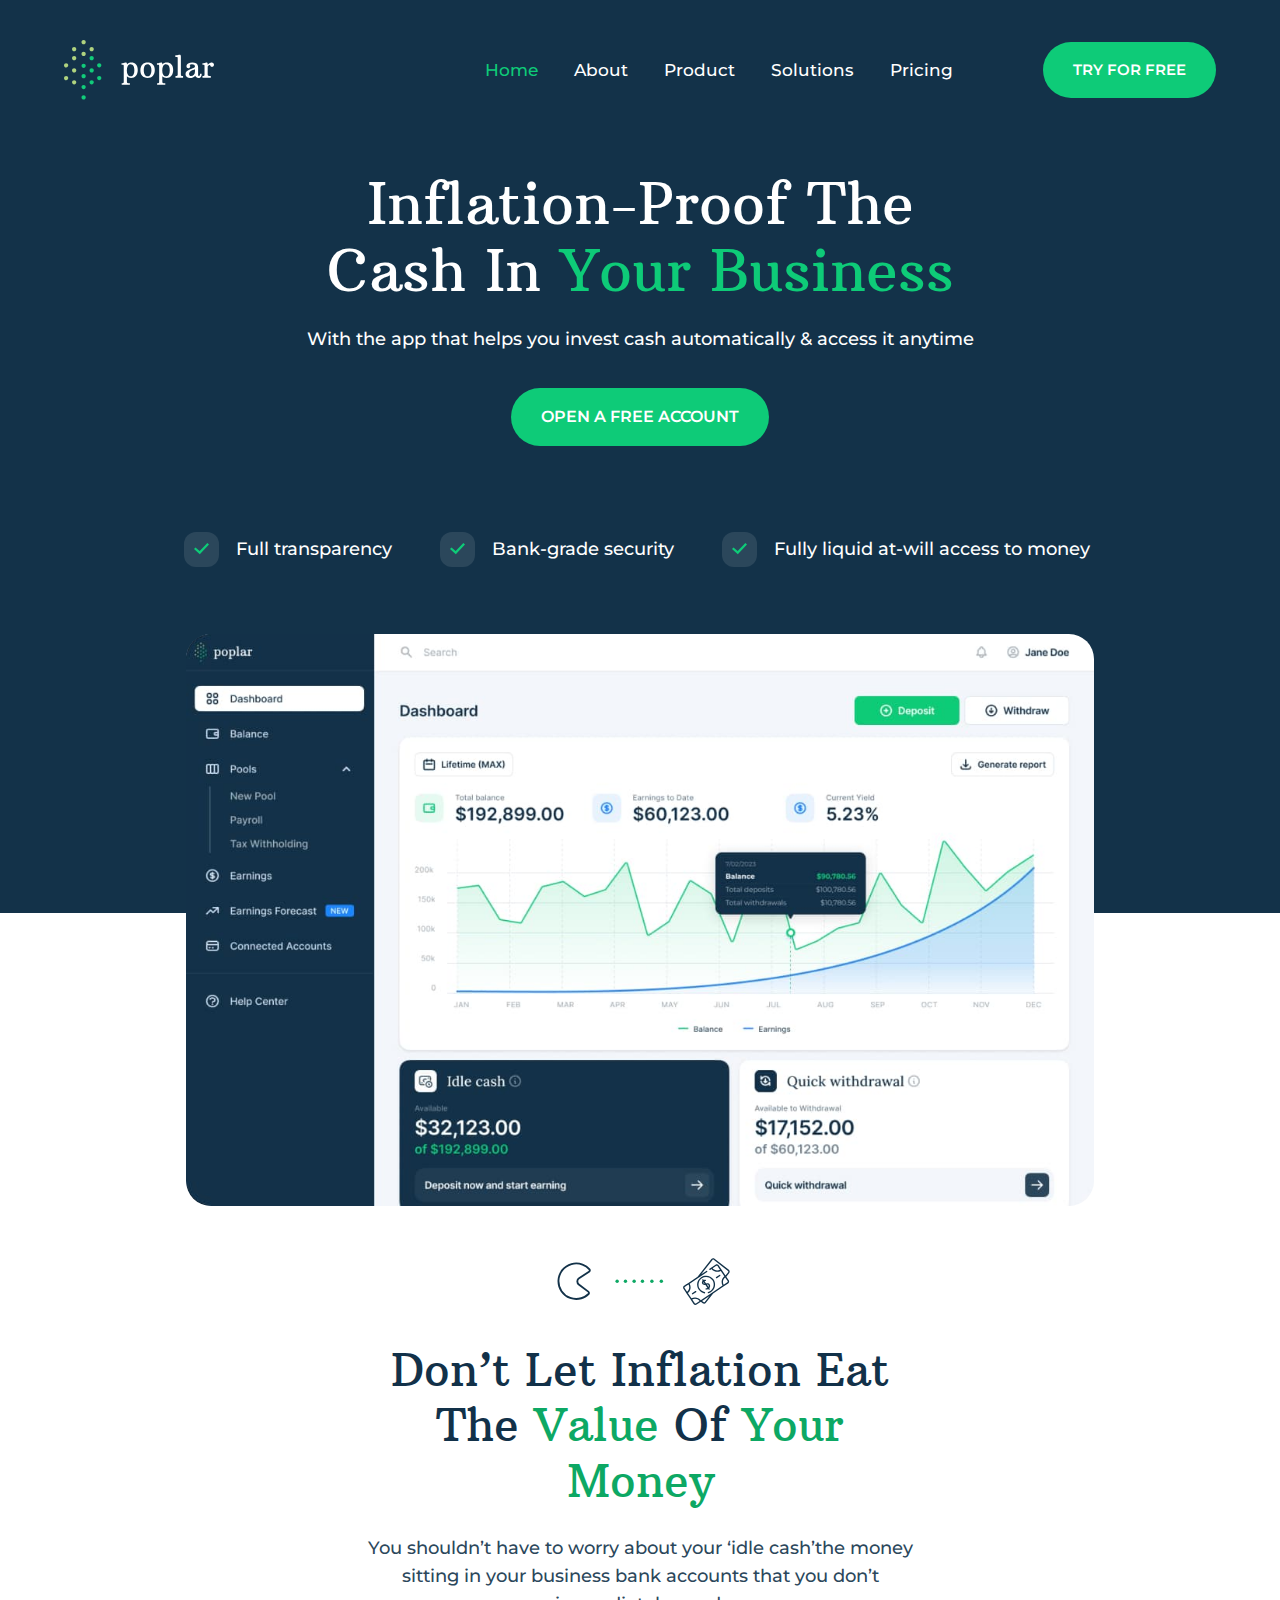
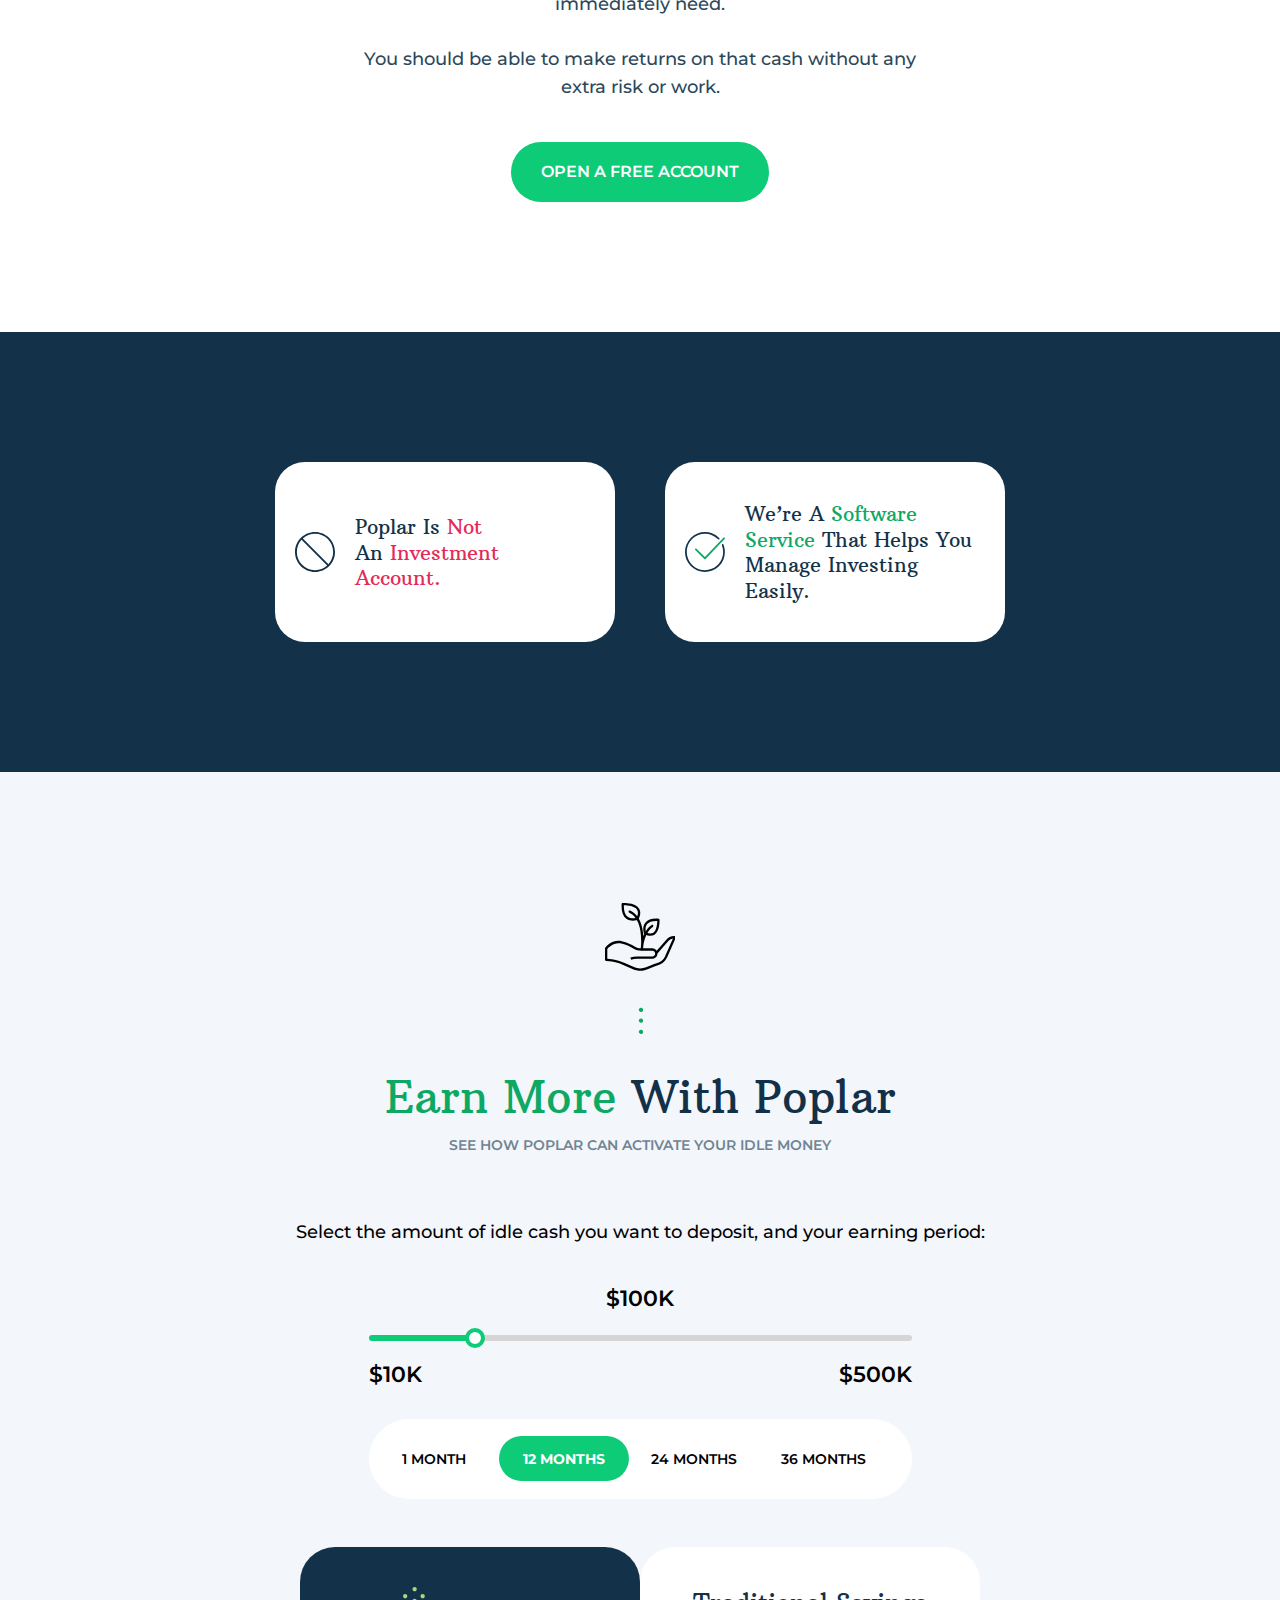
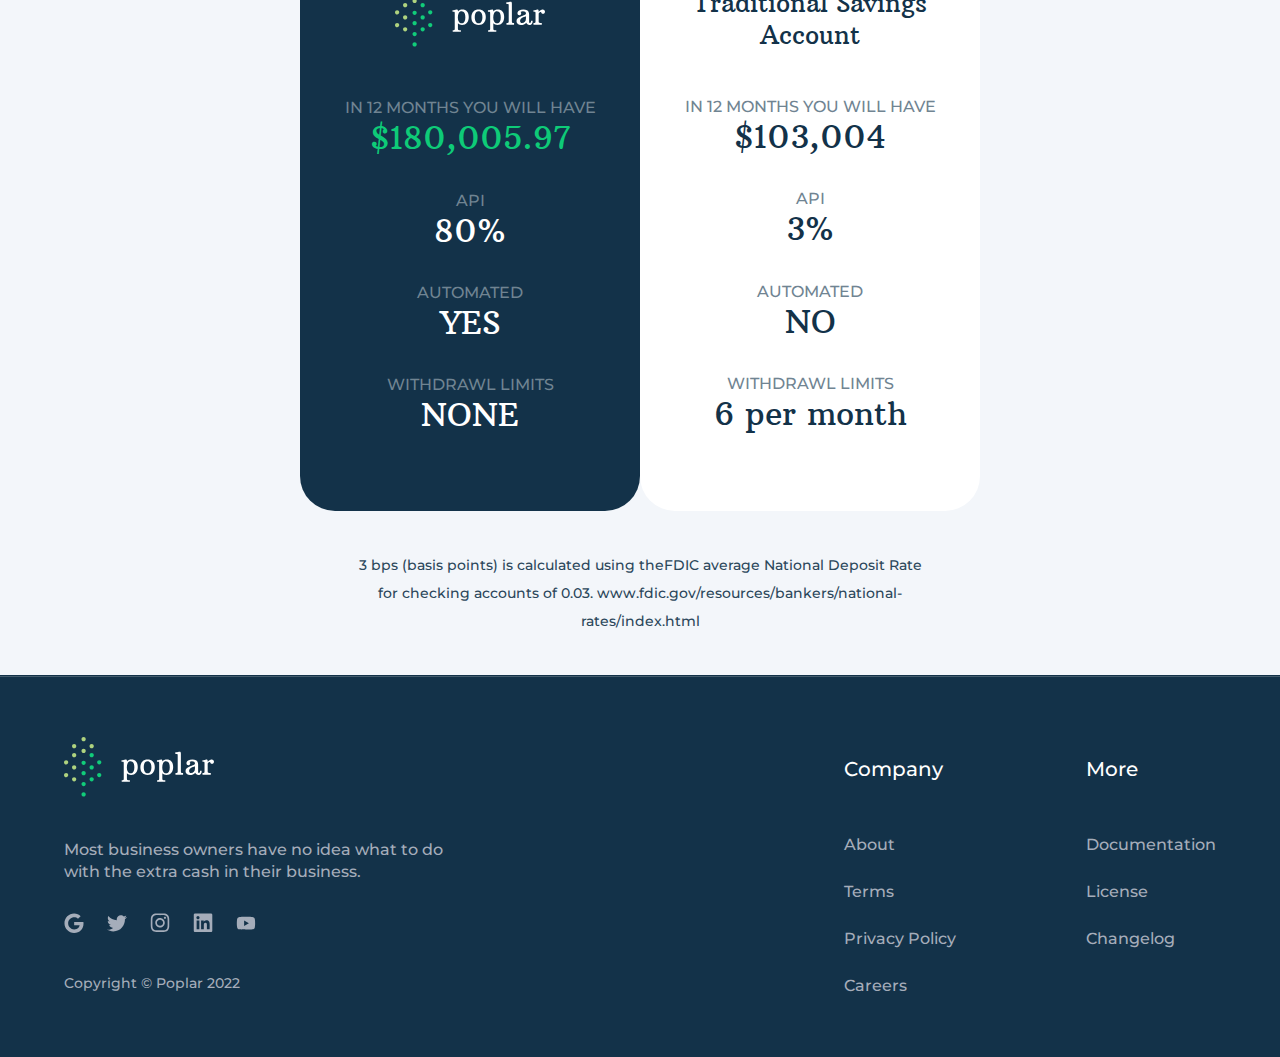
==== commit da40f3f7: "added active button & calculate deposit" ====
--- a/index.html
+++ b/index.html
@@ -170,7 +170,7 @@
                   id="my-slider"
                   min="10"
                   max="500"
-                  value="10"
+                  value="100"
                   step="10"
                   oninput="slider()"
                 />
@@ -228,12 +228,10 @@
                 <h3 class="calculate-box__title">Payment <br />Accounts</h3>
                 <ul class="calculate-box__list">
                   <li>
-                    <p class="calculate-box__item-text">
+                    <p class="calculate-box__item-period">
                       In 12 months you will have
                     </p>
-                    <p class="calculate-box__item-value" id="period__sum">
-                      $70,000
-                    </p>
+                    <p class="calculate-box__deposit-amount">$101,005</p>
                   </li>
                   <li>
                     <p class="calculate-box__item-text">API</p>
@@ -257,14 +255,11 @@
                 </a>
                 <ul class="calculate-box__list">
                   <li>
-                    <p class="calculate-box__item-text">
+                    <p class="calculate-box__item-period poplar-value">
                       In 12 months you will have
                     </p>
-                    <p
-                      class="calculate-box__item-value poplar-value"
-                      id="period__sum"
-                    >
-                      <span>$520,000.20</span>
+                    <p class="calculate-box__deposit-amount poplar-amount">
+                      $180,005.97
                     </p>
                   </li>
                   <li>
@@ -287,12 +282,10 @@
                 </h3>
                 <ul class="calculate-box__list">
                   <li>
-                    <p class="calculate-box__item-text">
+                    <p class="calculate-box__item-period">
                       In 12 months you will have
                     </p>
-                    <p class="calculate-box__item-value" id="period__sum">
-                      $100,030
-                    </p>
+                    <p class="calculate-box__deposit-amount">$103,004</p>
                   </li>
                   <li>
                     <p class="calculate-box__item-text">API</p>
@@ -476,5 +469,6 @@
     <script src="./js/mobile-menu.js" type="module"></script>
     <script src="./js/range-slider.js"></script>
     <script src="./js/carousel.js"></script>
+    <script src="./js/calculate-deposite.js"></script>
   </body>
 </html>
--- a/css/main.min.css
+++ b/css/main.min.css
@@ -6,4 +6,4 @@
     18px + 2 * ((100vw - 320px) / 1120)
   );color:var(--light)}.footer__info-list{display:-webkit-box;display:-ms-flexbox;display:flex;-webkit-box-orient:vertical;-webkit-box-direction:normal;-ms-flex-direction:column;flex-direction:column;gap:25px;margin-top:40px}@media screen and (min-width: 768px){.footer__info-list{gap:31px;margin-top:50px}}@media screen and (min-width: 1024px){.footer__info-list{gap:25px}}.footer__descr{display:-webkit-box;display:-ms-flexbox;display:flex;-webkit-box-orient:vertical;-webkit-box-direction:normal;-ms-flex-direction:column;flex-direction:column;-webkit-box-align:center;-ms-flex-align:center;align-items:center;text-align:center}@media screen and (min-width: 768px){.footer__descr{display:block;text-align:start}}.footer__info-item,.footer__descr-text{font-size:calc(
     14px + 2 * ((100vw - 320px) / 1120)
-  );color:var(--light-gray)}.footer__info-item:hover,.footer__info-item:focus{color:var(--light)}.footer__descr-text{max-width:280px;margin-top:30px}@media screen and (min-width: 1024px){.footer__descr-text{max-width:390px;margin-top:37px}}.footer__socials-list{display:-webkit-box;display:-ms-flexbox;display:flex;gap:35px;margin-top:30px}@media screen and (min-width: 768px){.footer__socials-list{gap:23px}}.footer__socials-img{fill:var(--light-gray)}.footer__socials-img:hover,.footer__socials-img:focus{fill:var(--light)}.footer__copiright{line-height:2;margin-top:30px;color:var(--light-gray)}.backdrop{position:fixed;top:0;left:0;width:100vw;height:100vh;background:rgba(0,0,0,.2);visibility:visible;opacity:1;-webkit-transition:opacity 250ms cubic-bezier(0.4, 0, 0.2, 1);transition:opacity 250ms cubic-bezier(0.4, 0, 0.2, 1)}.backdrop.is-hidden{visibility:hidden;opacity:0;pointer-events:none}.backdrop.is-hidden .modal{-webkit-transform:translate(-50%, -50%) scale(0.9);transform:translate(-50%, -50%) scale(0.9)}.modal{position:absolute;left:50%;top:50%;width:100%;max-width:450px;max-height:609px;padding:40px;background:#fff;-webkit-box-shadow:0px 1px 3px rgba(0,0,0,.12),0px 1px 1px rgba(0,0,0,.14),0px 2px 1px rgba(0,0,0,.2);box-shadow:0px 1px 3px rgba(0,0,0,.12),0px 1px 1px rgba(0,0,0,.14),0px 2px 1px rgba(0,0,0,.2);border-radius:4px;-webkit-transform:translate(-50%, -50%) scale(1);transform:translate(-50%, -50%) scale(1);-webkit-transition:-webkit-transform 250ms cubic-bezier(0.4, 0, 0.2, 1);transition:-webkit-transform 250ms cubic-bezier(0.4, 0, 0.2, 1);transition:transform 250ms cubic-bezier(0.4, 0, 0.2, 1);transition:transform 250ms cubic-bezier(0.4, 0, 0.2, 1), -webkit-transform 250ms cubic-bezier(0.4, 0, 0.2, 1)}@media screen and (min-width: 1200px){.modal{max-width:528px;max-height:581px}}.modal__close{position:absolute;top:8px;right:8px;cursor:pointer;border:none;background-color:rgba(0,0,0,0)}.modal__close--icon{display:inline-block;width:30px;height:30px;border:1px solid rgba(0,0,0,.1);border-radius:50%;fill:var(--black-color);-webkit-transition:fill 250ms cubic-bezier(0.4, 0, 0.2, 1);transition:fill 250ms cubic-bezier(0.4, 0, 0.2, 1)}.modal__close:hover .modal__close--icon,.modal__close:focus .modal__close--icon{fill:var(--accent-color)}.hero{width:100%;z-index:10;background-color:var(--dark-blue)}.hero__inner{display:-webkit-box;display:-ms-flexbox;display:flex;-webkit-box-orient:vertical;-webkit-box-direction:normal;-ms-flex-direction:column;flex-direction:column;-webkit-box-align:center;-ms-flex-align:center;align-items:center;text-align:center;padding-top:30px;padding-bottom:120px;position:relative}@media screen and (min-width: 768px){.hero__inner{padding-bottom:280px}}@media screen and (min-width: 1024px){.hero__inner{padding-bottom:350px}}@media screen and (min-width: 1366px){.hero__inner{padding-bottom:450px}}.hero__inner::before{content:"";width:278px;height:175px;border-radius:9px;position:absolute;left:50%;bottom:-18%;-webkit-transform:translateX(-50%);transform:translateX(-50%);background-image:url(../images/home/hero@mob.jpg);background-size:cover}@media screen and (min-width: 768px){.hero__inner::before{width:668px;height:420px;bottom:-28%;border-radius:20px;background-image:url(../images/home/hero@desk.jpg)}}@media screen and (min-width: 1024px){.hero__inner::before{width:908px;height:572px;bottom:-38%;border-radius:25px}}@media screen and (min-width: 1366px){.hero__inner::before{width:1168px;height:736px;bottom:-40%;border-radius:32px;background-image:url(../images/home/hero@retina.jpg)}}.hero__descr{display:-webkit-box;display:-ms-flexbox;display:flex;-webkit-box-orient:vertical;-webkit-box-direction:normal;-ms-flex-direction:column;flex-direction:column;-webkit-box-align:center;-ms-flex-align:center;align-items:center}.hero__title{width:230px;font-family:var(--font-arbutus);font-size:30px;font-weight:400;line-height:1.16;text-transform:capitalize;color:var(--light)}.hero__title span{color:var(--accent)}@media screen and (min-width: 768px){.hero__title{width:628px;font-size:58px}}.hero__text{width:278px;margin-top:15px;color:var(--light)}@media screen and (min-width: 768px){.hero__text{width:677px;margin-top:25px;font-size:18px;line-height:1}}.hero__btn{margin-top:20px;padding:11px 52px}@media screen and (min-width: 768px){.hero__btn{margin-top:40px;padding:15px 30px}}.hero__list{display:-webkit-box;display:-ms-flexbox;display:flex;-webkit-box-orient:vertical;-webkit-box-direction:normal;-ms-flex-direction:column;flex-direction:column;gap:6px;margin-top:20px;font-size:12px;line-height:2.3;color:var(--light);text-align:left}@media screen and (min-width: 768px){.hero__list{gap:20px;margin-top:40px;font-size:18px;line-height:1.5}}@media screen and (min-width: 1024px){.hero__list{-webkit-box-orient:horizontal;-webkit-box-direction:normal;-ms-flex-direction:row;flex-direction:row;gap:100px;margin-top:90px;padding-left:45px}}@media screen and (min-width: 1366px){.hero__list{gap:143px}}.hero__item{position:relative}.hero__item::before{content:"";position:absolute;left:-32px;top:3px;width:20px;height:20px;border-radius:6px;background:url("../images/svg/check.svg"),var(--dark-lighter);background-position:50% 50%;background-repeat:no-repeat}@media screen and (min-width: 768px){.hero__item::before{left:-52px;top:-4px;width:35px;height:35px;border-radius:12px;background-size:15px}}.issue{padding-top:180px}@media screen and (min-width: 768px){.issue{padding-top:380px}}@media screen and (min-width: 1024px){.issue{padding-top:430px}}@media screen and (min-width: 1366px){.issue{padding-top:560px}}.issue__descr{display:-webkit-box;display:-ms-flexbox;display:flex;-webkit-box-orient:vertical;-webkit-box-direction:normal;-ms-flex-direction:column;flex-direction:column;-webkit-box-align:center;-ms-flex-align:center;align-items:center;text-align:center;padding-bottom:50px}@media screen and (min-width: 768px){.issue__descr{padding-bottom:130px}}.issue__title{width:230px;font-family:var(--font-arbutus);font-size:25px;font-weight:400;line-height:1.24;text-transform:capitalize;color:var(--titles-color);position:relative}.issue__title::before{content:"";width:96px;height:28px;position:absolute;left:50%;top:-48px;-webkit-transform:translateX(-50%);transform:translateX(-50%);background:url("../images/svg/packman.svg");background-size:cover;background-repeat:no-repeat}@media screen and (min-width: 768px){.issue__title::before{width:180px;height:50px;top:-88px}}@media screen and (min-width: 1366px){.issue__title::before{width:258px;height:70px;top:-124px}}.issue__title span{color:var(--green-darker)}@media screen and (min-width: 768px){.issue__title{width:568px;font-size:45px}}.issue__text{width:280px;margin-top:15px;color:var(--dark-lighter)}@media screen and (min-width: 768px){.issue__text{width:557px;margin-top:25px;font-size:18px;line-height:1.55}}.issue__btn{margin-top:30px}@media screen and (min-width: 768px){.issue__btn{margin-top:40px}}.issue__recommend{background-color:var(--dark-blue)}.issue__recommend-inner{display:-webkit-box;display:-ms-flexbox;display:flex;-webkit-box-orient:vertical;-webkit-box-direction:normal;-ms-flex-direction:column;flex-direction:column;-webkit-box-align:center;-ms-flex-align:center;align-items:center;gap:20px;padding:50px 0}@media screen and (min-width: 768px){.issue__recommend-inner{-webkit-box-orient:horizontal;-webkit-box-direction:normal;-ms-flex-direction:row;flex-direction:row;-webkit-box-pack:center;-ms-flex-pack:center;justify-content:center;-webkit-box-align:center;-ms-flex-align:center;align-items:center;gap:50px;padding:130px 0}}@media screen and (min-width: 1366px){.issue__recommend-inner{gap:60px}}.issue__recommend-wrapper{width:280px;min-height:140px;padding:30px 30px 30px 80px;display:-webkit-box;display:-ms-flexbox;display:flex;-webkit-box-pack:center;-ms-flex-pack:center;justify-content:center;-webkit-box-align:center;-ms-flex-align:center;align-items:center;border-radius:30px;background-color:var(--light)}@media screen and (min-width: 768px){.issue__recommend-wrapper{width:340px;min-height:180px}}@media screen and (min-width: 1366px){.issue__recommend-wrapper{width:580px;min-height:280px;padding:64px 94px 64px 190px}}.issue__recommend-not,.issue__recommend-yes{font-family:var(--font-arbutus);font-size:18px;font-weight:400;line-height:1.27;text-transform:capitalize;color:var(--dark-blue)}@media screen and (min-width: 768px){.issue__recommend-not,.issue__recommend-yes{font-size:20px}}@media screen and (min-width: 1366px){.issue__recommend-not,.issue__recommend-yes{font-size:30px}}.issue__recommend-not{position:relative}.issue__recommend-not span{color:var(--red)}.issue__recommend-not::before{content:"";width:30px;height:30px;position:absolute;left:-55px;top:50%;-webkit-transform:translateY(-50%);transform:translateY(-50%);background:url("../images/svg/not.svg");background-size:cover}@media screen and (min-width: 768px){.issue__recommend-not::before{width:40px;height:40px;left:-60px}}@media screen and (min-width: 1366px){.issue__recommend-not::before{width:80px;height:80px;left:-130px}}.issue__recommend-yes{position:relative}.issue__recommend-yes span{color:var(--green-darker)}.issue__recommend-yes::before{content:"";width:30px;height:30px;position:absolute;left:-55px;top:50%;-webkit-transform:translateY(-50%);transform:translateY(-50%);background:url("../images/svg/yes.svg");background-size:cover}@media screen and (min-width: 768px){.issue__recommend-yes::before{width:40px;height:40px;left:-60px}}@media screen and (min-width: 1366px){.issue__recommend-yes::before{width:80px;height:80px;left:-130px}}.earn-more{background-color:var(--light-blue)}.earn-more__inner{text-align:center;padding-bottom:40px;border-bottom:1px solid var(--dark-blue)}.earn-more__img{display:-webkit-box;display:-ms-flexbox;display:flex;-webkit-box-orient:vertical;-webkit-box-direction:normal;-ms-flex-direction:column;flex-direction:column;-webkit-box-pack:center;-ms-flex-pack:center;justify-content:center;-webkit-box-align:center;-ms-flex-align:center;align-items:center;gap:14px;padding-top:52px}@media screen and (min-width: 768px){.earn-more__img{gap:30px;padding-top:130px}}.earn-more__img-hand{width:32px;height:38px}@media screen and (min-width: 768px){.earn-more__img-hand{width:70px;height:70px}}.earn-more__img-more{width:3px;height:14px}@media screen and (min-width: 768px){.earn-more__img-more{width:5px;height:38px}}.earn-more__title{margin-top:20px;font-family:var(--font-arbutus);font-size:25px;font-weight:400;line-height:1.24;text-transform:capitalize;color:var(--titles-color)}.earn-more__title span{color:var(--green-darker)}@media screen and (min-width: 768px){.earn-more__title{margin-top:30px;font-size:45px}}.earn-more__text{max-width:214px;font-size:12px;font-weight:600;line-height:1.66;text-transform:uppercase;color:var(--dark-gray);margin-top:5px;margin-left:auto;margin-right:auto}@media screen and (min-width: 768px){.earn-more__text{max-width:388px;margin-top:5px;font-size:14px;line-height:2}}.earn-more__deposit{margin-top:30px}@media screen and (min-width: 768px){.earn-more__deposit{margin-top:60px}}.deposit__title{max-width:286px;margin:0 auto}@media screen and (min-width: 768px){.deposit__title{max-width:698px;font-size:16px;line-height:1.55}}@media screen and (min-width: 1024px){.deposit__title{font-size:18px}}.deposit__period{margin-top:80px;display:-webkit-box;display:-ms-flexbox;display:flex}.deposit__calculate-wrapper{margin-top:48px;display:-webkit-box;display:-ms-flexbox;display:flex;-webkit-box-orient:vertical;-webkit-box-direction:normal;-ms-flex-direction:column;flex-direction:column;-webkit-box-align:center;-ms-flex-align:center;align-items:center;gap:20px}@media screen and (min-width: 768px){.deposit__calculate-wrapper{-webkit-box-orient:horizontal;-webkit-box-direction:normal;-ms-flex-direction:row;flex-direction:row;-webkit-box-pack:center;-ms-flex-pack:center;justify-content:center;-webkit-box-align:center;-ms-flex-align:center;align-items:center;gap:0}}@media screen and (min-width: 1366px){.deposit__calculate-wrapper{-webkit-box-pack:justify;-ms-flex-pack:justify;justify-content:space-between}}.deposit__calculate-box{width:280px;height:500px;padding:40px;text-align:center;border-radius:35px;background-color:var(--light)}@media screen and (min-width: 768px){.deposit__calculate-box{width:340px;height:564px}}.deposit__calculate-box.poplar-account{background-color:var(--dark-blue)}@media screen and (min-width: 1366px){.deposit__calculate-box.poplar-account{width:440px;height:629px;padding:44px 34px}}.calculate-box__title{font-family:var(--font-arbutus);font-style:normal;font-size:18px;font-weight:400;line-height:1.28;text-transform:capitalize;color:var(--dark-blue)}@media screen and (min-width: 768px){.calculate-box__title{font-size:25px}}.calculate-box__list{display:-webkit-box;display:-ms-flexbox;display:flex;-webkit-box-orient:vertical;-webkit-box-direction:normal;-ms-flex-direction:column;flex-direction:column;-webkit-box-pack:center;-ms-flex-pack:center;justify-content:center;-webkit-box-align:center;-ms-flex-align:center;align-items:center;gap:20px;margin-top:55px}@media screen and (min-width: 768px){.calculate-box__list{gap:32px;margin-top:46px}}.calculate-box__item-text{font-size:12px;font-weight:500;line-height:1.25;text-transform:uppercase;color:var(--dark-gray)}@media screen and (min-width: 768px){.calculate-box__item-text{font-size:14px}}.calculate-box__item-value{margin-top:12px;font-family:var(--font-arbutus);font-style:normal;font-size:30px;font-weight:400;line-height:1.26;color:var(--dark-blue)}@media screen and (min-width: 768px){.calculate-box__item-value{margin-top:0;font-size:32px}}.calculate-box__item-value.poplar-value{color:var(--light)}.calculate-box__item-value.poplar-value span{display:block;color:var(--accent)}@media screen and (min-width: 1366px){.calculate-box__item-value.poplar-value span{font-size:58px}}@media screen and (min-width: 1366px){.calculate-box__item-value.poplar-value{font-size:40px}}.payment-accounts{display:none}@media screen and (min-width: 1366px){.payment-accounts{display:block}}.earn-more__logo{width:150px;height:60px}.calculate-box__item-text{font-size:12px;line-height:1.25;text-transform:uppercase}@media screen and (min-width: 768px){.calculate-box__item-text{font-size:16px}}.period__sum{font-family:var(--font-arbutus);font-size:30px;font-weight:400;line-height:1.26;color:var(--accent)}.calculate-box__descr{font-size:9px;line-height:1.66;color:var(--dark-lighter);margin:30px auto 0 auto}@media screen and (min-width: 768px){.calculate-box__descr{width:580px;margin:40px auto 0 auto;font-size:14px;line-height:2}}@media screen and (min-width: 1366px){.calculate-box__descr{width:773px}}.about-hero{width:100%;z-index:10;background-color:var(--dark-blue)}.about-hero__inner{display:-webkit-box;display:-ms-flexbox;display:flex;-webkit-box-orient:vertical;-webkit-box-direction:normal;-ms-flex-direction:column;flex-direction:column;-webkit-box-align:center;-ms-flex-align:center;align-items:center;text-align:center;padding-top:5%;padding-bottom:16.1%}.about-hero__descr{display:-webkit-box;display:-ms-flexbox;display:flex;-webkit-box-orient:vertical;-webkit-box-direction:normal;-ms-flex-direction:column;flex-direction:column;-webkit-box-align:center;-ms-flex-align:center;align-items:center}.about-hero__title{width:230px;font-family:var(--font-arbutus);font-size:30px;font-weight:400;line-height:1.16;text-transform:capitalize;color:var(--light)}.about-hero__title span{color:var(--accent)}@media screen and (min-width: 768px){.about-hero__title{width:628px;font-size:58px}}.about-hero__text{width:278px;margin-top:15px;color:var(--light)}@media screen and (min-width: 768px){.about-hero__text{width:677px;margin-top:25px;font-size:18px;line-height:1.5}}.about-hero__btn{margin-top:20px;padding:11px 52px}@media screen and (min-width: 768px){.about-hero__btn{margin-top:40px;padding:15px 30px}}.product-hero{width:100%;z-index:10;background-color:var(--dark-blue)}.product-hero__inner{display:-webkit-box;display:-ms-flexbox;display:flex;-webkit-box-orient:vertical;-webkit-box-direction:normal;-ms-flex-direction:column;flex-direction:column;-webkit-box-align:center;-ms-flex-align:center;align-items:center;text-align:center;padding-top:5%;padding-bottom:37.5%}.product-hero__descr{display:-webkit-box;display:-ms-flexbox;display:flex;-webkit-box-orient:vertical;-webkit-box-direction:normal;-ms-flex-direction:column;flex-direction:column;-webkit-box-align:center;-ms-flex-align:center;align-items:center}.product-hero__title{width:230px;font-family:var(--font-arbutus);font-size:30px;font-weight:400;line-height:1.16;text-transform:capitalize;color:var(--light)}.product-hero__title span{color:var(--accent)}@media screen and (min-width: 768px){.product-hero__title{width:628px;font-size:58px}}.product-hero__text{width:278px;margin-top:15px;color:var(--light)}@media screen and (min-width: 768px){.product-hero__text{width:677px;margin-top:25px;font-size:18px;line-height:.83}}.product-hero__btn{margin-top:20px;padding:11px 52px}@media screen and (min-width: 768px){.product-hero__btn{margin-top:40px;padding:15px 30px}}.solutions-hero{width:100%;z-index:10;background-color:var(--dark-blue)}.solutions-hero__inner{display:-webkit-box;display:-ms-flexbox;display:flex;-webkit-box-orient:vertical;-webkit-box-direction:normal;-ms-flex-direction:column;flex-direction:column;-webkit-box-align:center;-ms-flex-align:center;align-items:center;text-align:center;padding-top:5%;padding-bottom:37.5%}.solutions-hero__descr{display:-webkit-box;display:-ms-flexbox;display:flex;-webkit-box-orient:vertical;-webkit-box-direction:normal;-ms-flex-direction:column;flex-direction:column;-webkit-box-align:center;-ms-flex-align:center;align-items:center}.solutions-hero__title{width:230px;font-family:var(--font-arbutus);font-size:30px;font-weight:400;line-height:1.16;text-transform:capitalize;color:var(--light)}.solutions-hero__title span{color:var(--accent)}@media screen and (min-width: 768px){.solutions-hero__title{width:628px;font-size:58px}}.solutions-hero__text{width:278px;margin-top:15px;color:var(--light)}@media screen and (min-width: 768px){.solutions-hero__text{width:677px;margin-top:25px;font-size:18px;line-height:.83}}.solutions-hero__btn{margin-top:20px;padding:11px 52px}@media screen and (min-width: 768px){.solutions-hero__btn{margin-top:40px;padding:15px 30px}}.pricing-hero{width:100%;z-index:10;background-color:var(--dark-blue)}.pricing-hero__inner{display:-webkit-box;display:-ms-flexbox;display:flex;-webkit-box-orient:vertical;-webkit-box-direction:normal;-ms-flex-direction:column;flex-direction:column;-webkit-box-align:center;-ms-flex-align:center;align-items:center;text-align:center;padding-top:5%;padding-bottom:37.5%}.pricing-hero__descr{display:-webkit-box;display:-ms-flexbox;display:flex;-webkit-box-orient:vertical;-webkit-box-direction:normal;-ms-flex-direction:column;flex-direction:column;-webkit-box-align:center;-ms-flex-align:center;align-items:center}.pricing-hero__title{width:230px;font-family:var(--font-arbutus);font-size:30px;font-weight:400;line-height:1.16;text-transform:capitalize;color:var(--light)}.pricing-hero__title span{color:var(--accent)}@media screen and (min-width: 768px){.pricing-hero__title{width:628px;font-size:58px}}.pricing-hero__text{width:278px;margin-top:15px;color:var(--light)}@media screen and (min-width: 768px){.pricing-hero__text{width:677px;margin-top:25px;font-size:18px;line-height:.83}}.pricing-hero__btn{margin-top:20px;padding:11px 52px}@media screen and (min-width: 768px){.pricing-hero__btn{margin-top:40px;padding:15px 30px}}/*# sourceMappingURL=main.min.css.map */+  );color:var(--light-gray)}.footer__info-item:hover,.footer__info-item:focus{color:var(--light)}.footer__descr-text{max-width:280px;margin-top:30px}@media screen and (min-width: 1024px){.footer__descr-text{max-width:390px;margin-top:37px}}.footer__socials-list{display:-webkit-box;display:-ms-flexbox;display:flex;gap:35px;margin-top:30px}@media screen and (min-width: 768px){.footer__socials-list{gap:23px}}.footer__socials-img{fill:var(--light-gray)}.footer__socials-img:hover,.footer__socials-img:focus{fill:var(--light)}.footer__copiright{line-height:2;margin-top:30px;color:var(--light-gray)}.backdrop{position:fixed;top:0;left:0;width:100vw;height:100vh;background:rgba(0,0,0,.2);visibility:visible;opacity:1;-webkit-transition:opacity 250ms cubic-bezier(0.4, 0, 0.2, 1);transition:opacity 250ms cubic-bezier(0.4, 0, 0.2, 1)}.backdrop.is-hidden{visibility:hidden;opacity:0;pointer-events:none}.backdrop.is-hidden .modal{-webkit-transform:translate(-50%, -50%) scale(0.9);transform:translate(-50%, -50%) scale(0.9)}.modal{position:absolute;left:50%;top:50%;width:100%;max-width:450px;max-height:609px;padding:40px;background:#fff;-webkit-box-shadow:0px 1px 3px rgba(0,0,0,.12),0px 1px 1px rgba(0,0,0,.14),0px 2px 1px rgba(0,0,0,.2);box-shadow:0px 1px 3px rgba(0,0,0,.12),0px 1px 1px rgba(0,0,0,.14),0px 2px 1px rgba(0,0,0,.2);border-radius:4px;-webkit-transform:translate(-50%, -50%) scale(1);transform:translate(-50%, -50%) scale(1);-webkit-transition:-webkit-transform 250ms cubic-bezier(0.4, 0, 0.2, 1);transition:-webkit-transform 250ms cubic-bezier(0.4, 0, 0.2, 1);transition:transform 250ms cubic-bezier(0.4, 0, 0.2, 1);transition:transform 250ms cubic-bezier(0.4, 0, 0.2, 1), -webkit-transform 250ms cubic-bezier(0.4, 0, 0.2, 1)}@media screen and (min-width: 1200px){.modal{max-width:528px;max-height:581px}}.modal__close{position:absolute;top:8px;right:8px;cursor:pointer;border:none;background-color:rgba(0,0,0,0)}.modal__close--icon{display:inline-block;width:30px;height:30px;border:1px solid rgba(0,0,0,.1);border-radius:50%;fill:var(--black-color);-webkit-transition:fill 250ms cubic-bezier(0.4, 0, 0.2, 1);transition:fill 250ms cubic-bezier(0.4, 0, 0.2, 1)}.modal__close:hover .modal__close--icon,.modal__close:focus .modal__close--icon{fill:var(--accent-color)}.hero{width:100%;z-index:10;background-color:var(--dark-blue)}.hero__inner{display:-webkit-box;display:-ms-flexbox;display:flex;-webkit-box-orient:vertical;-webkit-box-direction:normal;-ms-flex-direction:column;flex-direction:column;-webkit-box-align:center;-ms-flex-align:center;align-items:center;text-align:center;padding-top:30px;padding-bottom:120px;position:relative}@media screen and (min-width: 768px){.hero__inner{padding-bottom:280px}}@media screen and (min-width: 1024px){.hero__inner{padding-bottom:350px}}@media screen and (min-width: 1366px){.hero__inner{padding-bottom:450px}}.hero__inner::before{content:"";width:278px;height:175px;border-radius:9px;position:absolute;left:50%;bottom:-18%;-webkit-transform:translateX(-50%);transform:translateX(-50%);background-image:url(../images/home/hero@mob.jpg);background-size:cover}@media screen and (min-width: 768px){.hero__inner::before{width:668px;height:420px;bottom:-28%;border-radius:20px;background-image:url(../images/home/hero@desk.jpg)}}@media screen and (min-width: 1024px){.hero__inner::before{width:908px;height:572px;bottom:-38%;border-radius:25px}}@media screen and (min-width: 1366px){.hero__inner::before{width:1168px;height:736px;bottom:-40%;border-radius:32px;background-image:url(../images/home/hero@retina.jpg)}}.hero__descr{display:-webkit-box;display:-ms-flexbox;display:flex;-webkit-box-orient:vertical;-webkit-box-direction:normal;-ms-flex-direction:column;flex-direction:column;-webkit-box-align:center;-ms-flex-align:center;align-items:center}.hero__title{width:230px;font-family:var(--font-arbutus);font-size:30px;font-weight:400;line-height:1.16;text-transform:capitalize;color:var(--light)}.hero__title span{color:var(--accent)}@media screen and (min-width: 768px){.hero__title{width:628px;font-size:58px}}.hero__text{width:278px;margin-top:15px;color:var(--light)}@media screen and (min-width: 768px){.hero__text{width:677px;margin-top:25px;font-size:18px;line-height:1}}.hero__btn{margin-top:20px;padding:11px 52px}@media screen and (min-width: 768px){.hero__btn{margin-top:40px;padding:15px 30px}}.hero__list{display:-webkit-box;display:-ms-flexbox;display:flex;-webkit-box-orient:vertical;-webkit-box-direction:normal;-ms-flex-direction:column;flex-direction:column;gap:6px;margin-top:20px;font-size:12px;line-height:2.3;color:var(--light);text-align:left}@media screen and (min-width: 768px){.hero__list{gap:20px;margin-top:40px;font-size:18px;line-height:1.5}}@media screen and (min-width: 1024px){.hero__list{-webkit-box-orient:horizontal;-webkit-box-direction:normal;-ms-flex-direction:row;flex-direction:row;gap:100px;margin-top:90px;padding-left:45px}}@media screen and (min-width: 1366px){.hero__list{gap:143px}}.hero__item{position:relative}.hero__item::before{content:"";position:absolute;left:-32px;top:3px;width:20px;height:20px;border-radius:6px;background:url("../images/svg/check.svg"),var(--dark-lighter);background-position:50% 50%;background-repeat:no-repeat}@media screen and (min-width: 768px){.hero__item::before{left:-52px;top:-4px;width:35px;height:35px;border-radius:12px;background-size:15px}}.issue{padding-top:180px}@media screen and (min-width: 768px){.issue{padding-top:380px}}@media screen and (min-width: 1024px){.issue{padding-top:430px}}@media screen and (min-width: 1366px){.issue{padding-top:560px}}.issue__descr{display:-webkit-box;display:-ms-flexbox;display:flex;-webkit-box-orient:vertical;-webkit-box-direction:normal;-ms-flex-direction:column;flex-direction:column;-webkit-box-align:center;-ms-flex-align:center;align-items:center;text-align:center;padding-bottom:50px}@media screen and (min-width: 768px){.issue__descr{padding-bottom:130px}}.issue__title{width:230px;font-family:var(--font-arbutus);font-size:25px;font-weight:400;line-height:1.24;text-transform:capitalize;color:var(--titles-color);position:relative}.issue__title::before{content:"";width:96px;height:28px;position:absolute;left:50%;top:-48px;-webkit-transform:translateX(-50%);transform:translateX(-50%);background:url("../images/svg/packman.svg");background-size:cover;background-repeat:no-repeat}@media screen and (min-width: 768px){.issue__title::before{width:180px;height:50px;top:-88px}}@media screen and (min-width: 1366px){.issue__title::before{width:258px;height:70px;top:-124px}}.issue__title span{color:var(--green-darker)}@media screen and (min-width: 768px){.issue__title{width:568px;font-size:45px}}.issue__text{width:280px;margin-top:15px;color:var(--dark-lighter)}@media screen and (min-width: 768px){.issue__text{width:557px;margin-top:25px;font-size:18px;line-height:1.55}}.issue__btn{margin-top:30px}@media screen and (min-width: 768px){.issue__btn{margin-top:40px}}.issue__recommend{background-color:var(--dark-blue)}.issue__recommend-inner{display:-webkit-box;display:-ms-flexbox;display:flex;-webkit-box-orient:vertical;-webkit-box-direction:normal;-ms-flex-direction:column;flex-direction:column;-webkit-box-align:center;-ms-flex-align:center;align-items:center;gap:20px;padding:50px 0}@media screen and (min-width: 768px){.issue__recommend-inner{-webkit-box-orient:horizontal;-webkit-box-direction:normal;-ms-flex-direction:row;flex-direction:row;-webkit-box-pack:center;-ms-flex-pack:center;justify-content:center;-webkit-box-align:center;-ms-flex-align:center;align-items:center;gap:50px;padding:130px 0}}@media screen and (min-width: 1366px){.issue__recommend-inner{gap:60px}}.issue__recommend-wrapper{width:280px;min-height:140px;padding:30px 30px 30px 80px;display:-webkit-box;display:-ms-flexbox;display:flex;-webkit-box-pack:center;-ms-flex-pack:center;justify-content:center;-webkit-box-align:center;-ms-flex-align:center;align-items:center;border-radius:30px;background-color:var(--light)}@media screen and (min-width: 768px){.issue__recommend-wrapper{width:340px;min-height:180px}}@media screen and (min-width: 1366px){.issue__recommend-wrapper{width:580px;min-height:280px;padding:64px 94px 64px 190px}}.issue__recommend-not,.issue__recommend-yes{font-family:var(--font-arbutus);font-size:18px;font-weight:400;line-height:1.27;text-transform:capitalize;color:var(--dark-blue)}@media screen and (min-width: 768px){.issue__recommend-not,.issue__recommend-yes{font-size:20px}}@media screen and (min-width: 1366px){.issue__recommend-not,.issue__recommend-yes{font-size:30px}}.issue__recommend-not{position:relative}.issue__recommend-not span{color:var(--red)}.issue__recommend-not::before{content:"";width:30px;height:30px;position:absolute;left:-55px;top:50%;-webkit-transform:translateY(-50%);transform:translateY(-50%);background:url("../images/svg/not.svg");background-size:cover}@media screen and (min-width: 768px){.issue__recommend-not::before{width:40px;height:40px;left:-60px}}@media screen and (min-width: 1366px){.issue__recommend-not::before{width:80px;height:80px;left:-130px}}.issue__recommend-yes{position:relative}.issue__recommend-yes span{color:var(--green-darker)}.issue__recommend-yes::before{content:"";width:30px;height:30px;position:absolute;left:-55px;top:50%;-webkit-transform:translateY(-50%);transform:translateY(-50%);background:url("../images/svg/yes.svg");background-size:cover}@media screen and (min-width: 768px){.issue__recommend-yes::before{width:40px;height:40px;left:-60px}}@media screen and (min-width: 1366px){.issue__recommend-yes::before{width:80px;height:80px;left:-130px}}.earn-more{background-color:var(--light-blue)}.earn-more__inner{text-align:center;padding-bottom:40px;border-bottom:1px solid var(--dark-blue)}.earn-more__img{display:-webkit-box;display:-ms-flexbox;display:flex;-webkit-box-orient:vertical;-webkit-box-direction:normal;-ms-flex-direction:column;flex-direction:column;-webkit-box-pack:center;-ms-flex-pack:center;justify-content:center;-webkit-box-align:center;-ms-flex-align:center;align-items:center;gap:14px;padding-top:52px}@media screen and (min-width: 768px){.earn-more__img{gap:30px;padding-top:130px}}.earn-more__img-hand{width:32px;height:38px}@media screen and (min-width: 768px){.earn-more__img-hand{width:70px;height:70px}}.earn-more__img-more{width:3px;height:14px}@media screen and (min-width: 768px){.earn-more__img-more{width:5px;height:38px}}.earn-more__title{margin-top:20px;font-family:var(--font-arbutus);font-size:25px;font-weight:400;line-height:1.24;text-transform:capitalize;color:var(--titles-color)}.earn-more__title span{color:var(--green-darker)}@media screen and (min-width: 768px){.earn-more__title{margin-top:30px;font-size:45px}}.earn-more__text{max-width:214px;font-size:12px;font-weight:600;line-height:1.66;text-transform:uppercase;color:var(--dark-gray);margin-top:5px;margin-left:auto;margin-right:auto}@media screen and (min-width: 768px){.earn-more__text{max-width:388px;margin-top:5px;font-size:14px;line-height:2}}.earn-more__deposit{margin-top:30px}@media screen and (min-width: 768px){.earn-more__deposit{margin-top:60px}}.deposit__title{max-width:286px;margin:0 auto}@media screen and (min-width: 768px){.deposit__title{max-width:698px;font-size:16px;line-height:1.55}}@media screen and (min-width: 1024px){.deposit__title{font-size:18px}}.deposit__period{margin-top:80px;display:-webkit-box;display:-ms-flexbox;display:flex}.deposit__calculate-wrapper{margin-top:48px;display:-webkit-box;display:-ms-flexbox;display:flex;-webkit-box-orient:vertical;-webkit-box-direction:normal;-ms-flex-direction:column;flex-direction:column;-webkit-box-align:center;-ms-flex-align:center;align-items:center;gap:20px}@media screen and (min-width: 768px){.deposit__calculate-wrapper{-webkit-box-orient:horizontal;-webkit-box-direction:normal;-ms-flex-direction:row;flex-direction:row;-webkit-box-pack:center;-ms-flex-pack:center;justify-content:center;-webkit-box-align:center;-ms-flex-align:center;align-items:center;gap:0}}@media screen and (min-width: 1366px){.deposit__calculate-wrapper{-webkit-box-pack:justify;-ms-flex-pack:justify;justify-content:space-between}}.deposit__calculate-box{width:280px;height:500px;padding:40px;text-align:center;border-radius:35px;background-color:var(--light)}@media screen and (min-width: 768px){.deposit__calculate-box{width:340px;height:564px}}.deposit__calculate-box.poplar-account{background-color:var(--dark-blue)}@media screen and (min-width: 1366px){.deposit__calculate-box.poplar-account{width:440px;height:629px;padding:44px 34px}}.calculate-box__title{font-family:var(--font-arbutus);font-style:normal;font-size:18px;font-weight:400;line-height:1.28;text-transform:capitalize;color:var(--dark-blue)}@media screen and (min-width: 768px){.calculate-box__title{font-size:25px}}.calculate-box__list{display:-webkit-box;display:-ms-flexbox;display:flex;-webkit-box-orient:vertical;-webkit-box-direction:normal;-ms-flex-direction:column;flex-direction:column;-webkit-box-pack:center;-ms-flex-pack:center;justify-content:center;-webkit-box-align:center;-ms-flex-align:center;align-items:center;gap:20px;margin-top:55px}@media screen and (min-width: 768px){.calculate-box__list{gap:32px;margin-top:46px}}.calculate-box__item-text,.calculate-box__item-period{font-size:12px;font-weight:500;line-height:1.25;text-transform:uppercase;color:var(--dark-gray)}@media screen and (min-width: 768px){.calculate-box__item-text,.calculate-box__item-period{font-size:16px}}.calculate-box__item-value,.calculate-box__deposit-amount{margin-top:12px;font-family:var(--font-arbutus);font-style:normal;font-size:30px;font-weight:400;line-height:1.26;color:var(--dark-blue)}@media screen and (min-width: 768px){.calculate-box__item-value,.calculate-box__deposit-amount{margin-top:0;font-size:32px}}@media screen and (min-width: 1366px){.calculate-box__item-value,.calculate-box__deposit-amount{font-size:40px}}.calculate-box__item-value.poplar-value,.calculate-box__deposit-amount.poplar-value{color:var(--light)}@media screen and (min-width: 1366px){.calculate-box__item-value.poplar-value,.calculate-box__deposit-amount.poplar-value{font-size:40px}}.calculate-box__item-value.poplar-amount,.calculate-box__deposit-amount.poplar-amount{display:block;color:var(--accent)}@media screen and (min-width: 1366px){.calculate-box__item-value.poplar-amount,.calculate-box__deposit-amount.poplar-amount{font-size:58px}}.payment-accounts{display:none}@media screen and (min-width: 1366px){.payment-accounts{display:block}}.earn-more__logo{width:150px;height:60px}.calculate-box__item-text{font-size:12px;line-height:1.25;text-transform:uppercase}@media screen and (min-width: 768px){.calculate-box__item-text{font-size:16px}}.period__sum{font-family:var(--font-arbutus);font-size:30px;font-weight:400;line-height:1.26;color:var(--accent)}.calculate-box__descr{font-size:9px;line-height:1.66;color:var(--dark-lighter);margin:30px auto 0 auto}@media screen and (min-width: 768px){.calculate-box__descr{width:580px;margin:40px auto 0 auto;font-size:14px;line-height:2}}@media screen and (min-width: 1366px){.calculate-box__descr{width:773px}}.about-hero{width:100%;z-index:10;background-color:var(--dark-blue)}.about-hero__inner{display:-webkit-box;display:-ms-flexbox;display:flex;-webkit-box-orient:vertical;-webkit-box-direction:normal;-ms-flex-direction:column;flex-direction:column;-webkit-box-align:center;-ms-flex-align:center;align-items:center;text-align:center;padding-top:5%;padding-bottom:16.1%}.about-hero__descr{display:-webkit-box;display:-ms-flexbox;display:flex;-webkit-box-orient:vertical;-webkit-box-direction:normal;-ms-flex-direction:column;flex-direction:column;-webkit-box-align:center;-ms-flex-align:center;align-items:center}.about-hero__title{width:230px;font-family:var(--font-arbutus);font-size:30px;font-weight:400;line-height:1.16;text-transform:capitalize;color:var(--light)}.about-hero__title span{color:var(--accent)}@media screen and (min-width: 768px){.about-hero__title{width:628px;font-size:58px}}.about-hero__text{width:278px;margin-top:15px;color:var(--light)}@media screen and (min-width: 768px){.about-hero__text{width:677px;margin-top:25px;font-size:18px;line-height:1.5}}.about-hero__btn{margin-top:20px;padding:11px 52px}@media screen and (min-width: 768px){.about-hero__btn{margin-top:40px;padding:15px 30px}}.product-hero{width:100%;z-index:10;background-color:var(--dark-blue)}.product-hero__inner{display:-webkit-box;display:-ms-flexbox;display:flex;-webkit-box-orient:vertical;-webkit-box-direction:normal;-ms-flex-direction:column;flex-direction:column;-webkit-box-align:center;-ms-flex-align:center;align-items:center;text-align:center;padding-top:5%;padding-bottom:37.5%}.product-hero__descr{display:-webkit-box;display:-ms-flexbox;display:flex;-webkit-box-orient:vertical;-webkit-box-direction:normal;-ms-flex-direction:column;flex-direction:column;-webkit-box-align:center;-ms-flex-align:center;align-items:center}.product-hero__title{width:230px;font-family:var(--font-arbutus);font-size:30px;font-weight:400;line-height:1.16;text-transform:capitalize;color:var(--light)}.product-hero__title span{color:var(--accent)}@media screen and (min-width: 768px){.product-hero__title{width:628px;font-size:58px}}.product-hero__text{width:278px;margin-top:15px;color:var(--light)}@media screen and (min-width: 768px){.product-hero__text{width:677px;margin-top:25px;font-size:18px;line-height:.83}}.product-hero__btn{margin-top:20px;padding:11px 52px}@media screen and (min-width: 768px){.product-hero__btn{margin-top:40px;padding:15px 30px}}.solutions-hero{width:100%;z-index:10;background-color:var(--dark-blue)}.solutions-hero__inner{display:-webkit-box;display:-ms-flexbox;display:flex;-webkit-box-orient:vertical;-webkit-box-direction:normal;-ms-flex-direction:column;flex-direction:column;-webkit-box-align:center;-ms-flex-align:center;align-items:center;text-align:center;padding-top:5%;padding-bottom:37.5%}.solutions-hero__descr{display:-webkit-box;display:-ms-flexbox;display:flex;-webkit-box-orient:vertical;-webkit-box-direction:normal;-ms-flex-direction:column;flex-direction:column;-webkit-box-align:center;-ms-flex-align:center;align-items:center}.solutions-hero__title{width:230px;font-family:var(--font-arbutus);font-size:30px;font-weight:400;line-height:1.16;text-transform:capitalize;color:var(--light)}.solutions-hero__title span{color:var(--accent)}@media screen and (min-width: 768px){.solutions-hero__title{width:628px;font-size:58px}}.solutions-hero__text{width:278px;margin-top:15px;color:var(--light)}@media screen and (min-width: 768px){.solutions-hero__text{width:677px;margin-top:25px;font-size:18px;line-height:.83}}.solutions-hero__btn{margin-top:20px;padding:11px 52px}@media screen and (min-width: 768px){.solutions-hero__btn{margin-top:40px;padding:15px 30px}}.pricing-hero{width:100%;z-index:10;background-color:var(--dark-blue)}.pricing-hero__inner{display:-webkit-box;display:-ms-flexbox;display:flex;-webkit-box-orient:vertical;-webkit-box-direction:normal;-ms-flex-direction:column;flex-direction:column;-webkit-box-align:center;-ms-flex-align:center;align-items:center;text-align:center;padding-top:5%;padding-bottom:37.5%}.pricing-hero__descr{display:-webkit-box;display:-ms-flexbox;display:flex;-webkit-box-orient:vertical;-webkit-box-direction:normal;-ms-flex-direction:column;flex-direction:column;-webkit-box-align:center;-ms-flex-align:center;align-items:center}.pricing-hero__title{width:230px;font-family:var(--font-arbutus);font-size:30px;font-weight:400;line-height:1.16;text-transform:capitalize;color:var(--light)}.pricing-hero__title span{color:var(--accent)}@media screen and (min-width: 768px){.pricing-hero__title{width:628px;font-size:58px}}.pricing-hero__text{width:278px;margin-top:15px;color:var(--light)}@media screen and (min-width: 768px){.pricing-hero__text{width:677px;margin-top:25px;font-size:18px;line-height:.83}}.pricing-hero__btn{margin-top:20px;padding:11px 52px}@media screen and (min-width: 768px){.pricing-hero__btn{margin-top:40px;padding:15px 30px}}/*# sourceMappingURL=main.min.css.map */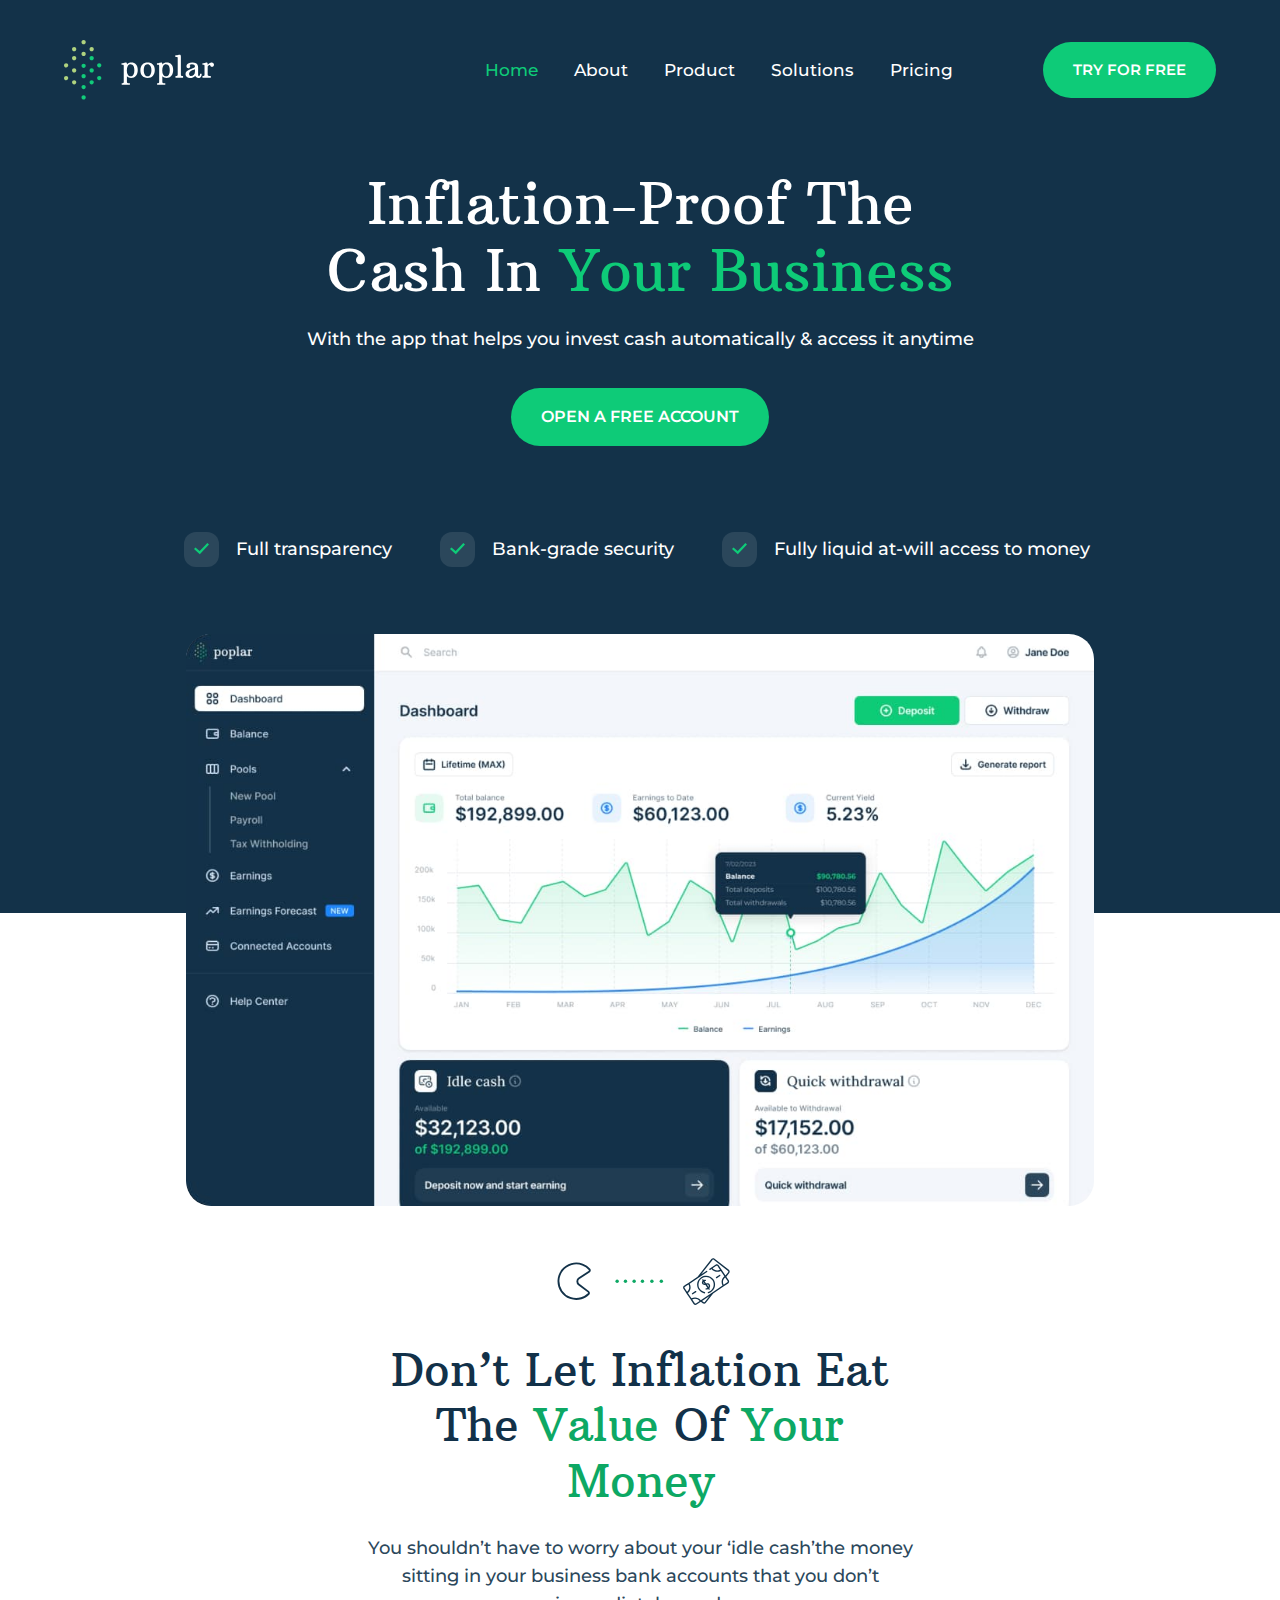
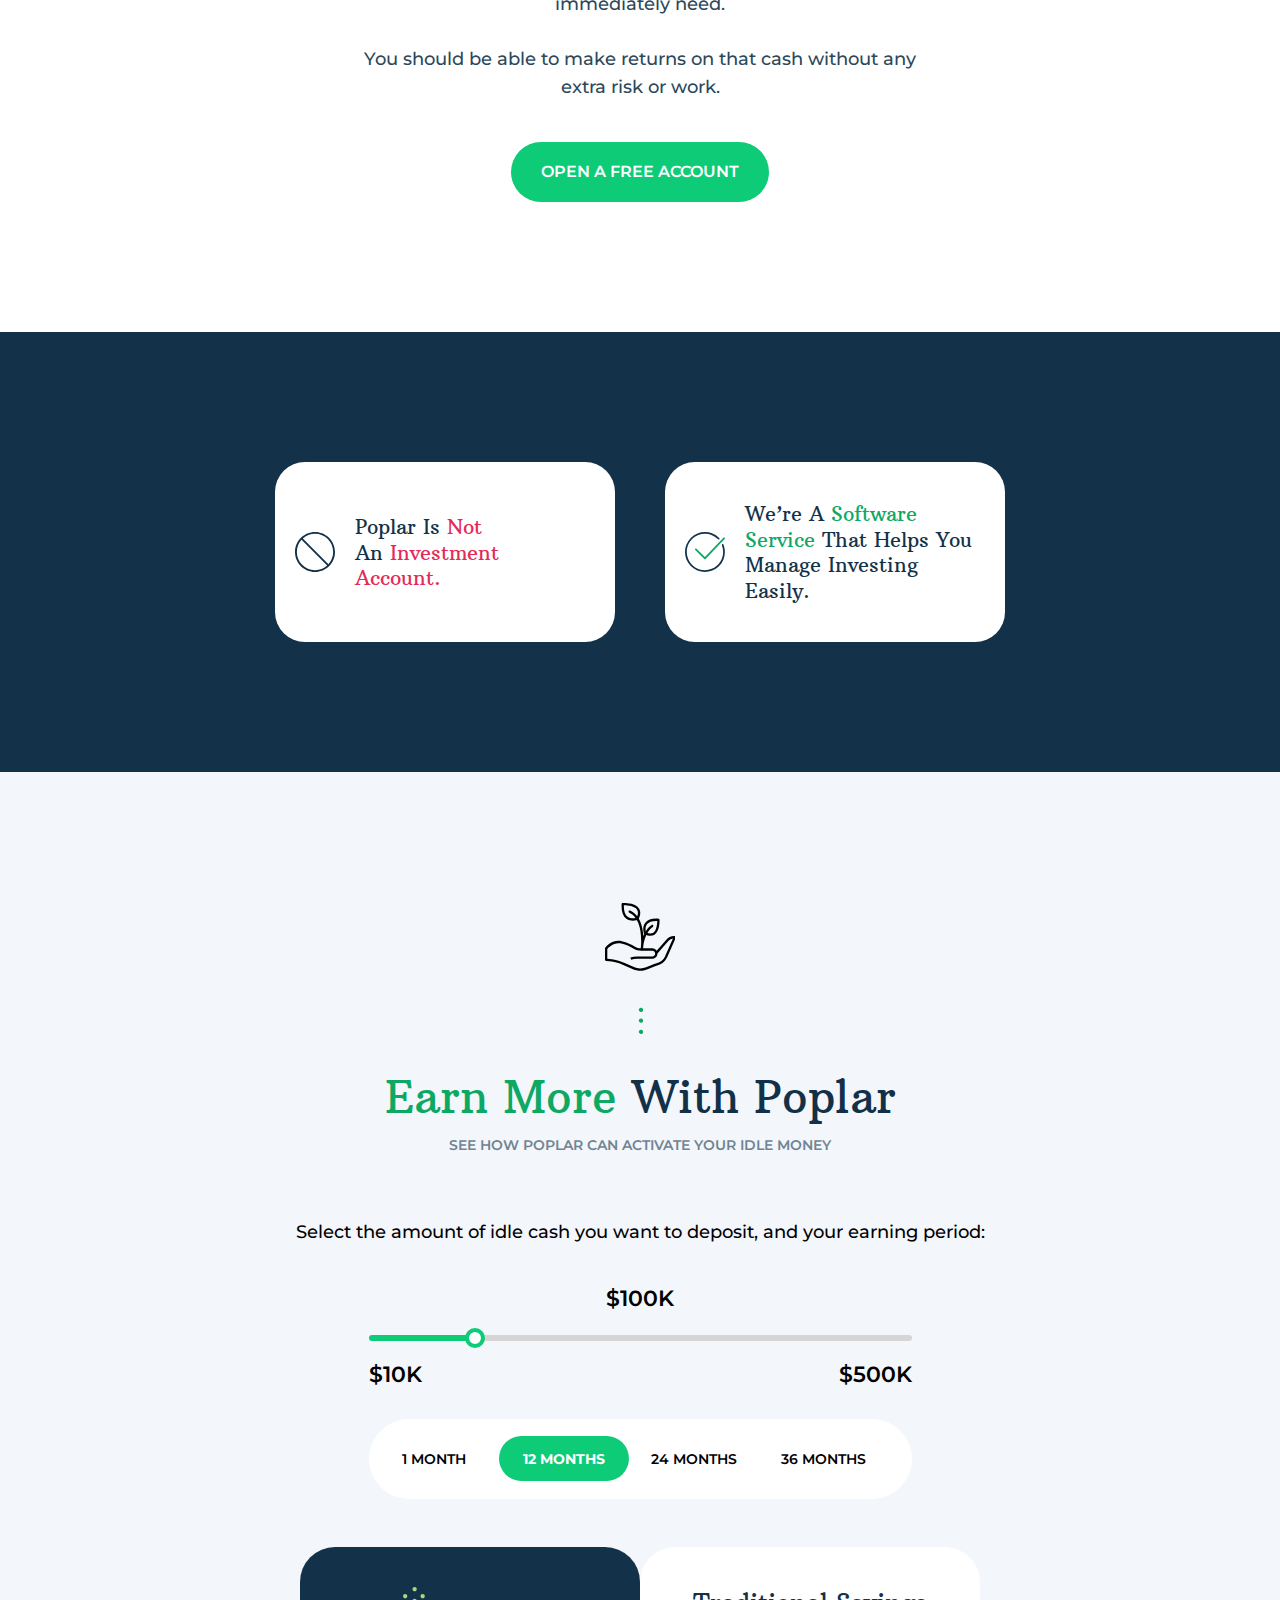
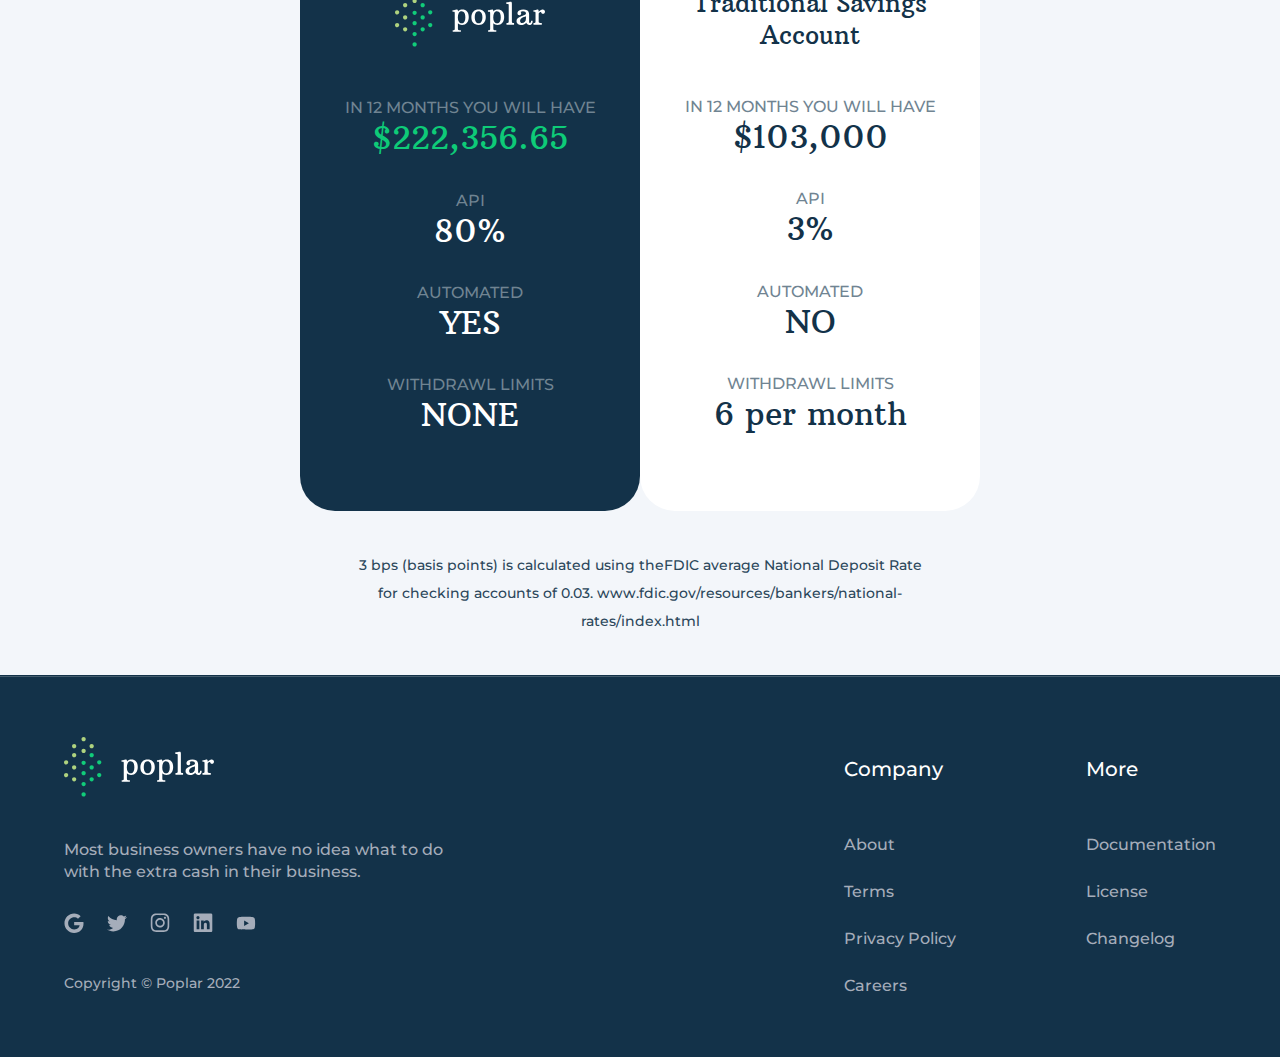
==== commit 081cea7b: "fixed calculate-deposite.js" ====
--- a/index.html
+++ b/index.html
@@ -162,64 +162,66 @@
               </h3>
 
               <!-- Deposit Slider -->
-
-              <div class="deposit__slider">
-                <p class="slider__value" id="slider-value">0</p>
-                <input
-                  type="range"
-                  id="my-slider"
-                  min="10"
-                  max="500"
-                  value="100"
-                  step="10"
-                  oninput="slider()"
-                />
-                <ul class="slider__range">
-                  <li class="range__value">$10K</li>
-                  <li class="range__value">$500K</li>
-                </ul>
-              </div>
-
-              <!-- Deposit Carousel -->
-              <div class="carousel__wrapper">
-                <ul class="carousel__slider" draggable="false">
-                  <li>
-                    <button
-                      class="carousel__item"
-                      type="button"
-                      draggable="false"
-                    >
-                      1 Month
-                    </button>
-                  </li>
-                  <li>
-                    <button
-                      class="carousel__item active-btn"
-                      type="button"
-                      draggable="false"
-                    >
-                      12 Months
-                    </button>
-                  </li>
-                  <li>
-                    <button
-                      class="carousel__item"
-                      type="button"
-                      draggable="false"
-                    >
-                      24 Months
-                    </button>
-                  </li>
-                  <li>
-                    <button
-                      class="carousel__item"
-                      type="button"
-                      draggable="false"
-                    >
-                      36 Months
-                    </button>
-                  </li>
-                </ul>
+              <div class="deposit__calc">
+                <div class="deposit__slider">
+                  <p class="slider__value" id="slider-value">0</p>
+                  <input
+                    class="my-slider"
+                    type="range"
+                    id="my-slider"
+                    min="10"
+                    max="500"
+                    value="100"
+                    step="10"
+                    oninput="slider()"
+                  />
+                  <ul class="slider__range">
+                    <li class="range__value">$10K</li>
+                    <li class="range__value">$500K</li>
+                  </ul>
+                </div>
+
+                <!-- Deposit Carousel -->
+                <div class="carousel__wrapper">
+                  <ul class="carousel__slider" draggable="false">
+                    <li>
+                      <button
+                        class="carousel__item"
+                        type="button"
+                        draggable="false"
+                      >
+                        1 Month
+                      </button>
+                    </li>
+                    <li>
+                      <button
+                        class="carousel__item active-btn"
+                        type="button"
+                        draggable="false"
+                      >
+                        12 Months
+                      </button>
+                    </li>
+                    <li>
+                      <button
+                        class="carousel__item"
+                        type="button"
+                        draggable="false"
+                      >
+                        24 Months
+                      </button>
+                    </li>
+                    <li>
+                      <button
+                        class="carousel__item"
+                        type="button"
+                        draggable="false"
+                      >
+                        36 Months
+                      </button>
+                    </li>
+                  </ul>
+                </div>
               </div>
             </div>
 
@@ -231,7 +233,9 @@
                     <p class="calculate-box__item-period">
                       In 12 months you will have
                     </p>
-                    <p class="calculate-box__deposit-amount">$101,005</p>
+                    <p class="calculate-box__deposit-result payment">
+                      $101,000
+                    </p>
                   </li>
                   <li>
                     <p class="calculate-box__item-text">API</p>
@@ -258,8 +262,8 @@
                     <p class="calculate-box__item-period poplar-value">
                       In 12 months you will have
                     </p>
-                    <p class="calculate-box__deposit-amount poplar-amount">
-                      $180,005.97
+                    <p class="calculate-box__deposit-result poplar-result">
+                      $222,356.65
                     </p>
                   </li>
                   <li>
@@ -285,7 +289,9 @@
                     <p class="calculate-box__item-period">
                       In 12 months you will have
                     </p>
-                    <p class="calculate-box__deposit-amount">$103,004</p>
+                    <p class="calculate-box__deposit-result traditional">
+                      $103,000
+                    </p>
                   </li>
                   <li>
                     <p class="calculate-box__item-text">API</p>
--- a/css/main.min.css
+++ b/css/main.min.css
@@ -6,4 +6,4 @@
     18px + 2 * ((100vw - 320px) / 1120)
   );color:var(--light)}.footer__info-list{display:-webkit-box;display:-ms-flexbox;display:flex;-webkit-box-orient:vertical;-webkit-box-direction:normal;-ms-flex-direction:column;flex-direction:column;gap:25px;margin-top:40px}@media screen and (min-width: 768px){.footer__info-list{gap:31px;margin-top:50px}}@media screen and (min-width: 1024px){.footer__info-list{gap:25px}}.footer__descr{display:-webkit-box;display:-ms-flexbox;display:flex;-webkit-box-orient:vertical;-webkit-box-direction:normal;-ms-flex-direction:column;flex-direction:column;-webkit-box-align:center;-ms-flex-align:center;align-items:center;text-align:center}@media screen and (min-width: 768px){.footer__descr{display:block;text-align:start}}.footer__info-item,.footer__descr-text{font-size:calc(
     14px + 2 * ((100vw - 320px) / 1120)
-  );color:var(--light-gray)}.footer__info-item:hover,.footer__info-item:focus{color:var(--light)}.footer__descr-text{max-width:280px;margin-top:30px}@media screen and (min-width: 1024px){.footer__descr-text{max-width:390px;margin-top:37px}}.footer__socials-list{display:-webkit-box;display:-ms-flexbox;display:flex;gap:35px;margin-top:30px}@media screen and (min-width: 768px){.footer__socials-list{gap:23px}}.footer__socials-img{fill:var(--light-gray)}.footer__socials-img:hover,.footer__socials-img:focus{fill:var(--light)}.footer__copiright{line-height:2;margin-top:30px;color:var(--light-gray)}.backdrop{position:fixed;top:0;left:0;width:100vw;height:100vh;background:rgba(0,0,0,.2);visibility:visible;opacity:1;-webkit-transition:opacity 250ms cubic-bezier(0.4, 0, 0.2, 1);transition:opacity 250ms cubic-bezier(0.4, 0, 0.2, 1)}.backdrop.is-hidden{visibility:hidden;opacity:0;pointer-events:none}.backdrop.is-hidden .modal{-webkit-transform:translate(-50%, -50%) scale(0.9);transform:translate(-50%, -50%) scale(0.9)}.modal{position:absolute;left:50%;top:50%;width:100%;max-width:450px;max-height:609px;padding:40px;background:#fff;-webkit-box-shadow:0px 1px 3px rgba(0,0,0,.12),0px 1px 1px rgba(0,0,0,.14),0px 2px 1px rgba(0,0,0,.2);box-shadow:0px 1px 3px rgba(0,0,0,.12),0px 1px 1px rgba(0,0,0,.14),0px 2px 1px rgba(0,0,0,.2);border-radius:4px;-webkit-transform:translate(-50%, -50%) scale(1);transform:translate(-50%, -50%) scale(1);-webkit-transition:-webkit-transform 250ms cubic-bezier(0.4, 0, 0.2, 1);transition:-webkit-transform 250ms cubic-bezier(0.4, 0, 0.2, 1);transition:transform 250ms cubic-bezier(0.4, 0, 0.2, 1);transition:transform 250ms cubic-bezier(0.4, 0, 0.2, 1), -webkit-transform 250ms cubic-bezier(0.4, 0, 0.2, 1)}@media screen and (min-width: 1200px){.modal{max-width:528px;max-height:581px}}.modal__close{position:absolute;top:8px;right:8px;cursor:pointer;border:none;background-color:rgba(0,0,0,0)}.modal__close--icon{display:inline-block;width:30px;height:30px;border:1px solid rgba(0,0,0,.1);border-radius:50%;fill:var(--black-color);-webkit-transition:fill 250ms cubic-bezier(0.4, 0, 0.2, 1);transition:fill 250ms cubic-bezier(0.4, 0, 0.2, 1)}.modal__close:hover .modal__close--icon,.modal__close:focus .modal__close--icon{fill:var(--accent-color)}.hero{width:100%;z-index:10;background-color:var(--dark-blue)}.hero__inner{display:-webkit-box;display:-ms-flexbox;display:flex;-webkit-box-orient:vertical;-webkit-box-direction:normal;-ms-flex-direction:column;flex-direction:column;-webkit-box-align:center;-ms-flex-align:center;align-items:center;text-align:center;padding-top:30px;padding-bottom:120px;position:relative}@media screen and (min-width: 768px){.hero__inner{padding-bottom:280px}}@media screen and (min-width: 1024px){.hero__inner{padding-bottom:350px}}@media screen and (min-width: 1366px){.hero__inner{padding-bottom:450px}}.hero__inner::before{content:"";width:278px;height:175px;border-radius:9px;position:absolute;left:50%;bottom:-18%;-webkit-transform:translateX(-50%);transform:translateX(-50%);background-image:url(../images/home/hero@mob.jpg);background-size:cover}@media screen and (min-width: 768px){.hero__inner::before{width:668px;height:420px;bottom:-28%;border-radius:20px;background-image:url(../images/home/hero@desk.jpg)}}@media screen and (min-width: 1024px){.hero__inner::before{width:908px;height:572px;bottom:-38%;border-radius:25px}}@media screen and (min-width: 1366px){.hero__inner::before{width:1168px;height:736px;bottom:-40%;border-radius:32px;background-image:url(../images/home/hero@retina.jpg)}}.hero__descr{display:-webkit-box;display:-ms-flexbox;display:flex;-webkit-box-orient:vertical;-webkit-box-direction:normal;-ms-flex-direction:column;flex-direction:column;-webkit-box-align:center;-ms-flex-align:center;align-items:center}.hero__title{width:230px;font-family:var(--font-arbutus);font-size:30px;font-weight:400;line-height:1.16;text-transform:capitalize;color:var(--light)}.hero__title span{color:var(--accent)}@media screen and (min-width: 768px){.hero__title{width:628px;font-size:58px}}.hero__text{width:278px;margin-top:15px;color:var(--light)}@media screen and (min-width: 768px){.hero__text{width:677px;margin-top:25px;font-size:18px;line-height:1}}.hero__btn{margin-top:20px;padding:11px 52px}@media screen and (min-width: 768px){.hero__btn{margin-top:40px;padding:15px 30px}}.hero__list{display:-webkit-box;display:-ms-flexbox;display:flex;-webkit-box-orient:vertical;-webkit-box-direction:normal;-ms-flex-direction:column;flex-direction:column;gap:6px;margin-top:20px;font-size:12px;line-height:2.3;color:var(--light);text-align:left}@media screen and (min-width: 768px){.hero__list{gap:20px;margin-top:40px;font-size:18px;line-height:1.5}}@media screen and (min-width: 1024px){.hero__list{-webkit-box-orient:horizontal;-webkit-box-direction:normal;-ms-flex-direction:row;flex-direction:row;gap:100px;margin-top:90px;padding-left:45px}}@media screen and (min-width: 1366px){.hero__list{gap:143px}}.hero__item{position:relative}.hero__item::before{content:"";position:absolute;left:-32px;top:3px;width:20px;height:20px;border-radius:6px;background:url("../images/svg/check.svg"),var(--dark-lighter);background-position:50% 50%;background-repeat:no-repeat}@media screen and (min-width: 768px){.hero__item::before{left:-52px;top:-4px;width:35px;height:35px;border-radius:12px;background-size:15px}}.issue{padding-top:180px}@media screen and (min-width: 768px){.issue{padding-top:380px}}@media screen and (min-width: 1024px){.issue{padding-top:430px}}@media screen and (min-width: 1366px){.issue{padding-top:560px}}.issue__descr{display:-webkit-box;display:-ms-flexbox;display:flex;-webkit-box-orient:vertical;-webkit-box-direction:normal;-ms-flex-direction:column;flex-direction:column;-webkit-box-align:center;-ms-flex-align:center;align-items:center;text-align:center;padding-bottom:50px}@media screen and (min-width: 768px){.issue__descr{padding-bottom:130px}}.issue__title{width:230px;font-family:var(--font-arbutus);font-size:25px;font-weight:400;line-height:1.24;text-transform:capitalize;color:var(--titles-color);position:relative}.issue__title::before{content:"";width:96px;height:28px;position:absolute;left:50%;top:-48px;-webkit-transform:translateX(-50%);transform:translateX(-50%);background:url("../images/svg/packman.svg");background-size:cover;background-repeat:no-repeat}@media screen and (min-width: 768px){.issue__title::before{width:180px;height:50px;top:-88px}}@media screen and (min-width: 1366px){.issue__title::before{width:258px;height:70px;top:-124px}}.issue__title span{color:var(--green-darker)}@media screen and (min-width: 768px){.issue__title{width:568px;font-size:45px}}.issue__text{width:280px;margin-top:15px;color:var(--dark-lighter)}@media screen and (min-width: 768px){.issue__text{width:557px;margin-top:25px;font-size:18px;line-height:1.55}}.issue__btn{margin-top:30px}@media screen and (min-width: 768px){.issue__btn{margin-top:40px}}.issue__recommend{background-color:var(--dark-blue)}.issue__recommend-inner{display:-webkit-box;display:-ms-flexbox;display:flex;-webkit-box-orient:vertical;-webkit-box-direction:normal;-ms-flex-direction:column;flex-direction:column;-webkit-box-align:center;-ms-flex-align:center;align-items:center;gap:20px;padding:50px 0}@media screen and (min-width: 768px){.issue__recommend-inner{-webkit-box-orient:horizontal;-webkit-box-direction:normal;-ms-flex-direction:row;flex-direction:row;-webkit-box-pack:center;-ms-flex-pack:center;justify-content:center;-webkit-box-align:center;-ms-flex-align:center;align-items:center;gap:50px;padding:130px 0}}@media screen and (min-width: 1366px){.issue__recommend-inner{gap:60px}}.issue__recommend-wrapper{width:280px;min-height:140px;padding:30px 30px 30px 80px;display:-webkit-box;display:-ms-flexbox;display:flex;-webkit-box-pack:center;-ms-flex-pack:center;justify-content:center;-webkit-box-align:center;-ms-flex-align:center;align-items:center;border-radius:30px;background-color:var(--light)}@media screen and (min-width: 768px){.issue__recommend-wrapper{width:340px;min-height:180px}}@media screen and (min-width: 1366px){.issue__recommend-wrapper{width:580px;min-height:280px;padding:64px 94px 64px 190px}}.issue__recommend-not,.issue__recommend-yes{font-family:var(--font-arbutus);font-size:18px;font-weight:400;line-height:1.27;text-transform:capitalize;color:var(--dark-blue)}@media screen and (min-width: 768px){.issue__recommend-not,.issue__recommend-yes{font-size:20px}}@media screen and (min-width: 1366px){.issue__recommend-not,.issue__recommend-yes{font-size:30px}}.issue__recommend-not{position:relative}.issue__recommend-not span{color:var(--red)}.issue__recommend-not::before{content:"";width:30px;height:30px;position:absolute;left:-55px;top:50%;-webkit-transform:translateY(-50%);transform:translateY(-50%);background:url("../images/svg/not.svg");background-size:cover}@media screen and (min-width: 768px){.issue__recommend-not::before{width:40px;height:40px;left:-60px}}@media screen and (min-width: 1366px){.issue__recommend-not::before{width:80px;height:80px;left:-130px}}.issue__recommend-yes{position:relative}.issue__recommend-yes span{color:var(--green-darker)}.issue__recommend-yes::before{content:"";width:30px;height:30px;position:absolute;left:-55px;top:50%;-webkit-transform:translateY(-50%);transform:translateY(-50%);background:url("../images/svg/yes.svg");background-size:cover}@media screen and (min-width: 768px){.issue__recommend-yes::before{width:40px;height:40px;left:-60px}}@media screen and (min-width: 1366px){.issue__recommend-yes::before{width:80px;height:80px;left:-130px}}.earn-more{background-color:var(--light-blue)}.earn-more__inner{text-align:center;padding-bottom:40px;border-bottom:1px solid var(--dark-blue)}.earn-more__img{display:-webkit-box;display:-ms-flexbox;display:flex;-webkit-box-orient:vertical;-webkit-box-direction:normal;-ms-flex-direction:column;flex-direction:column;-webkit-box-pack:center;-ms-flex-pack:center;justify-content:center;-webkit-box-align:center;-ms-flex-align:center;align-items:center;gap:14px;padding-top:52px}@media screen and (min-width: 768px){.earn-more__img{gap:30px;padding-top:130px}}.earn-more__img-hand{width:32px;height:38px}@media screen and (min-width: 768px){.earn-more__img-hand{width:70px;height:70px}}.earn-more__img-more{width:3px;height:14px}@media screen and (min-width: 768px){.earn-more__img-more{width:5px;height:38px}}.earn-more__title{margin-top:20px;font-family:var(--font-arbutus);font-size:25px;font-weight:400;line-height:1.24;text-transform:capitalize;color:var(--titles-color)}.earn-more__title span{color:var(--green-darker)}@media screen and (min-width: 768px){.earn-more__title{margin-top:30px;font-size:45px}}.earn-more__text{max-width:214px;font-size:12px;font-weight:600;line-height:1.66;text-transform:uppercase;color:var(--dark-gray);margin-top:5px;margin-left:auto;margin-right:auto}@media screen and (min-width: 768px){.earn-more__text{max-width:388px;margin-top:5px;font-size:14px;line-height:2}}.earn-more__deposit{margin-top:30px}@media screen and (min-width: 768px){.earn-more__deposit{margin-top:60px}}.deposit__title{max-width:286px;margin:0 auto}@media screen and (min-width: 768px){.deposit__title{max-width:698px;font-size:16px;line-height:1.55}}@media screen and (min-width: 1024px){.deposit__title{font-size:18px}}.deposit__period{margin-top:80px;display:-webkit-box;display:-ms-flexbox;display:flex}.deposit__calculate-wrapper{margin-top:48px;display:-webkit-box;display:-ms-flexbox;display:flex;-webkit-box-orient:vertical;-webkit-box-direction:normal;-ms-flex-direction:column;flex-direction:column;-webkit-box-align:center;-ms-flex-align:center;align-items:center;gap:20px}@media screen and (min-width: 768px){.deposit__calculate-wrapper{-webkit-box-orient:horizontal;-webkit-box-direction:normal;-ms-flex-direction:row;flex-direction:row;-webkit-box-pack:center;-ms-flex-pack:center;justify-content:center;-webkit-box-align:center;-ms-flex-align:center;align-items:center;gap:0}}@media screen and (min-width: 1366px){.deposit__calculate-wrapper{-webkit-box-pack:justify;-ms-flex-pack:justify;justify-content:space-between}}.deposit__calculate-box{width:280px;height:500px;padding:40px;text-align:center;border-radius:35px;background-color:var(--light)}@media screen and (min-width: 768px){.deposit__calculate-box{width:340px;height:564px}}.deposit__calculate-box.poplar-account{background-color:var(--dark-blue)}@media screen and (min-width: 1366px){.deposit__calculate-box.poplar-account{width:440px;height:629px;padding:44px 34px}}.calculate-box__title{font-family:var(--font-arbutus);font-style:normal;font-size:18px;font-weight:400;line-height:1.28;text-transform:capitalize;color:var(--dark-blue)}@media screen and (min-width: 768px){.calculate-box__title{font-size:25px}}.calculate-box__list{display:-webkit-box;display:-ms-flexbox;display:flex;-webkit-box-orient:vertical;-webkit-box-direction:normal;-ms-flex-direction:column;flex-direction:column;-webkit-box-pack:center;-ms-flex-pack:center;justify-content:center;-webkit-box-align:center;-ms-flex-align:center;align-items:center;gap:20px;margin-top:55px}@media screen and (min-width: 768px){.calculate-box__list{gap:32px;margin-top:46px}}.calculate-box__item-text,.calculate-box__item-period{font-size:12px;font-weight:500;line-height:1.25;text-transform:uppercase;color:var(--dark-gray)}@media screen and (min-width: 768px){.calculate-box__item-text,.calculate-box__item-period{font-size:16px}}.calculate-box__item-value,.calculate-box__deposit-amount{margin-top:12px;font-family:var(--font-arbutus);font-style:normal;font-size:30px;font-weight:400;line-height:1.26;color:var(--dark-blue)}@media screen and (min-width: 768px){.calculate-box__item-value,.calculate-box__deposit-amount{margin-top:0;font-size:32px}}@media screen and (min-width: 1366px){.calculate-box__item-value,.calculate-box__deposit-amount{font-size:40px}}.calculate-box__item-value.poplar-value,.calculate-box__deposit-amount.poplar-value{color:var(--light)}@media screen and (min-width: 1366px){.calculate-box__item-value.poplar-value,.calculate-box__deposit-amount.poplar-value{font-size:40px}}.calculate-box__item-value.poplar-amount,.calculate-box__deposit-amount.poplar-amount{display:block;color:var(--accent)}@media screen and (min-width: 1366px){.calculate-box__item-value.poplar-amount,.calculate-box__deposit-amount.poplar-amount{font-size:58px}}.payment-accounts{display:none}@media screen and (min-width: 1366px){.payment-accounts{display:block}}.earn-more__logo{width:150px;height:60px}.calculate-box__item-text{font-size:12px;line-height:1.25;text-transform:uppercase}@media screen and (min-width: 768px){.calculate-box__item-text{font-size:16px}}.period__sum{font-family:var(--font-arbutus);font-size:30px;font-weight:400;line-height:1.26;color:var(--accent)}.calculate-box__descr{font-size:9px;line-height:1.66;color:var(--dark-lighter);margin:30px auto 0 auto}@media screen and (min-width: 768px){.calculate-box__descr{width:580px;margin:40px auto 0 auto;font-size:14px;line-height:2}}@media screen and (min-width: 1366px){.calculate-box__descr{width:773px}}.about-hero{width:100%;z-index:10;background-color:var(--dark-blue)}.about-hero__inner{display:-webkit-box;display:-ms-flexbox;display:flex;-webkit-box-orient:vertical;-webkit-box-direction:normal;-ms-flex-direction:column;flex-direction:column;-webkit-box-align:center;-ms-flex-align:center;align-items:center;text-align:center;padding-top:5%;padding-bottom:16.1%}.about-hero__descr{display:-webkit-box;display:-ms-flexbox;display:flex;-webkit-box-orient:vertical;-webkit-box-direction:normal;-ms-flex-direction:column;flex-direction:column;-webkit-box-align:center;-ms-flex-align:center;align-items:center}.about-hero__title{width:230px;font-family:var(--font-arbutus);font-size:30px;font-weight:400;line-height:1.16;text-transform:capitalize;color:var(--light)}.about-hero__title span{color:var(--accent)}@media screen and (min-width: 768px){.about-hero__title{width:628px;font-size:58px}}.about-hero__text{width:278px;margin-top:15px;color:var(--light)}@media screen and (min-width: 768px){.about-hero__text{width:677px;margin-top:25px;font-size:18px;line-height:1.5}}.about-hero__btn{margin-top:20px;padding:11px 52px}@media screen and (min-width: 768px){.about-hero__btn{margin-top:40px;padding:15px 30px}}.product-hero{width:100%;z-index:10;background-color:var(--dark-blue)}.product-hero__inner{display:-webkit-box;display:-ms-flexbox;display:flex;-webkit-box-orient:vertical;-webkit-box-direction:normal;-ms-flex-direction:column;flex-direction:column;-webkit-box-align:center;-ms-flex-align:center;align-items:center;text-align:center;padding-top:5%;padding-bottom:37.5%}.product-hero__descr{display:-webkit-box;display:-ms-flexbox;display:flex;-webkit-box-orient:vertical;-webkit-box-direction:normal;-ms-flex-direction:column;flex-direction:column;-webkit-box-align:center;-ms-flex-align:center;align-items:center}.product-hero__title{width:230px;font-family:var(--font-arbutus);font-size:30px;font-weight:400;line-height:1.16;text-transform:capitalize;color:var(--light)}.product-hero__title span{color:var(--accent)}@media screen and (min-width: 768px){.product-hero__title{width:628px;font-size:58px}}.product-hero__text{width:278px;margin-top:15px;color:var(--light)}@media screen and (min-width: 768px){.product-hero__text{width:677px;margin-top:25px;font-size:18px;line-height:.83}}.product-hero__btn{margin-top:20px;padding:11px 52px}@media screen and (min-width: 768px){.product-hero__btn{margin-top:40px;padding:15px 30px}}.solutions-hero{width:100%;z-index:10;background-color:var(--dark-blue)}.solutions-hero__inner{display:-webkit-box;display:-ms-flexbox;display:flex;-webkit-box-orient:vertical;-webkit-box-direction:normal;-ms-flex-direction:column;flex-direction:column;-webkit-box-align:center;-ms-flex-align:center;align-items:center;text-align:center;padding-top:5%;padding-bottom:37.5%}.solutions-hero__descr{display:-webkit-box;display:-ms-flexbox;display:flex;-webkit-box-orient:vertical;-webkit-box-direction:normal;-ms-flex-direction:column;flex-direction:column;-webkit-box-align:center;-ms-flex-align:center;align-items:center}.solutions-hero__title{width:230px;font-family:var(--font-arbutus);font-size:30px;font-weight:400;line-height:1.16;text-transform:capitalize;color:var(--light)}.solutions-hero__title span{color:var(--accent)}@media screen and (min-width: 768px){.solutions-hero__title{width:628px;font-size:58px}}.solutions-hero__text{width:278px;margin-top:15px;color:var(--light)}@media screen and (min-width: 768px){.solutions-hero__text{width:677px;margin-top:25px;font-size:18px;line-height:.83}}.solutions-hero__btn{margin-top:20px;padding:11px 52px}@media screen and (min-width: 768px){.solutions-hero__btn{margin-top:40px;padding:15px 30px}}.pricing-hero{width:100%;z-index:10;background-color:var(--dark-blue)}.pricing-hero__inner{display:-webkit-box;display:-ms-flexbox;display:flex;-webkit-box-orient:vertical;-webkit-box-direction:normal;-ms-flex-direction:column;flex-direction:column;-webkit-box-align:center;-ms-flex-align:center;align-items:center;text-align:center;padding-top:5%;padding-bottom:37.5%}.pricing-hero__descr{display:-webkit-box;display:-ms-flexbox;display:flex;-webkit-box-orient:vertical;-webkit-box-direction:normal;-ms-flex-direction:column;flex-direction:column;-webkit-box-align:center;-ms-flex-align:center;align-items:center}.pricing-hero__title{width:230px;font-family:var(--font-arbutus);font-size:30px;font-weight:400;line-height:1.16;text-transform:capitalize;color:var(--light)}.pricing-hero__title span{color:var(--accent)}@media screen and (min-width: 768px){.pricing-hero__title{width:628px;font-size:58px}}.pricing-hero__text{width:278px;margin-top:15px;color:var(--light)}@media screen and (min-width: 768px){.pricing-hero__text{width:677px;margin-top:25px;font-size:18px;line-height:.83}}.pricing-hero__btn{margin-top:20px;padding:11px 52px}@media screen and (min-width: 768px){.pricing-hero__btn{margin-top:40px;padding:15px 30px}}/*# sourceMappingURL=main.min.css.map */+  );color:var(--light-gray)}.footer__info-item:hover,.footer__info-item:focus{color:var(--light)}.footer__descr-text{max-width:280px;margin-top:30px}@media screen and (min-width: 1024px){.footer__descr-text{max-width:390px;margin-top:37px}}.footer__socials-list{display:-webkit-box;display:-ms-flexbox;display:flex;gap:35px;margin-top:30px}@media screen and (min-width: 768px){.footer__socials-list{gap:23px}}.footer__socials-img{fill:var(--light-gray)}.footer__socials-img:hover,.footer__socials-img:focus{fill:var(--light)}.footer__copiright{line-height:2;margin-top:30px;color:var(--light-gray)}.backdrop{position:fixed;top:0;left:0;width:100vw;height:100vh;background:rgba(0,0,0,.2);visibility:visible;opacity:1;-webkit-transition:opacity 250ms cubic-bezier(0.4, 0, 0.2, 1);transition:opacity 250ms cubic-bezier(0.4, 0, 0.2, 1)}.backdrop.is-hidden{visibility:hidden;opacity:0;pointer-events:none}.backdrop.is-hidden .modal{-webkit-transform:translate(-50%, -50%) scale(0.9);transform:translate(-50%, -50%) scale(0.9)}.modal{position:absolute;left:50%;top:50%;width:100%;max-width:450px;max-height:609px;padding:40px;background:#fff;-webkit-box-shadow:0px 1px 3px rgba(0,0,0,.12),0px 1px 1px rgba(0,0,0,.14),0px 2px 1px rgba(0,0,0,.2);box-shadow:0px 1px 3px rgba(0,0,0,.12),0px 1px 1px rgba(0,0,0,.14),0px 2px 1px rgba(0,0,0,.2);border-radius:4px;-webkit-transform:translate(-50%, -50%) scale(1);transform:translate(-50%, -50%) scale(1);-webkit-transition:-webkit-transform 250ms cubic-bezier(0.4, 0, 0.2, 1);transition:-webkit-transform 250ms cubic-bezier(0.4, 0, 0.2, 1);transition:transform 250ms cubic-bezier(0.4, 0, 0.2, 1);transition:transform 250ms cubic-bezier(0.4, 0, 0.2, 1), -webkit-transform 250ms cubic-bezier(0.4, 0, 0.2, 1)}@media screen and (min-width: 1200px){.modal{max-width:528px;max-height:581px}}.modal__close{position:absolute;top:8px;right:8px;cursor:pointer;border:none;background-color:rgba(0,0,0,0)}.modal__close--icon{display:inline-block;width:30px;height:30px;border:1px solid rgba(0,0,0,.1);border-radius:50%;fill:var(--black-color);-webkit-transition:fill 250ms cubic-bezier(0.4, 0, 0.2, 1);transition:fill 250ms cubic-bezier(0.4, 0, 0.2, 1)}.modal__close:hover .modal__close--icon,.modal__close:focus .modal__close--icon{fill:var(--accent-color)}.hero{width:100%;z-index:10;background-color:var(--dark-blue)}.hero__inner{display:-webkit-box;display:-ms-flexbox;display:flex;-webkit-box-orient:vertical;-webkit-box-direction:normal;-ms-flex-direction:column;flex-direction:column;-webkit-box-align:center;-ms-flex-align:center;align-items:center;text-align:center;padding-top:30px;padding-bottom:120px;position:relative}@media screen and (min-width: 768px){.hero__inner{padding-bottom:280px}}@media screen and (min-width: 1024px){.hero__inner{padding-bottom:350px}}@media screen and (min-width: 1366px){.hero__inner{padding-bottom:450px}}.hero__inner::before{content:"";width:278px;height:175px;border-radius:9px;position:absolute;left:50%;bottom:-18%;-webkit-transform:translateX(-50%);transform:translateX(-50%);background-image:url(../images/home/hero@mob.jpg);background-size:cover}@media screen and (min-width: 768px){.hero__inner::before{width:668px;height:420px;bottom:-28%;border-radius:20px;background-image:url(../images/home/hero@desk.jpg)}}@media screen and (min-width: 1024px){.hero__inner::before{width:908px;height:572px;bottom:-38%;border-radius:25px}}@media screen and (min-width: 1366px){.hero__inner::before{width:1168px;height:736px;bottom:-40%;border-radius:32px;background-image:url(../images/home/hero@retina.jpg)}}.hero__descr{display:-webkit-box;display:-ms-flexbox;display:flex;-webkit-box-orient:vertical;-webkit-box-direction:normal;-ms-flex-direction:column;flex-direction:column;-webkit-box-align:center;-ms-flex-align:center;align-items:center}.hero__title{width:230px;font-family:var(--font-arbutus);font-size:30px;font-weight:400;line-height:1.16;text-transform:capitalize;color:var(--light)}.hero__title span{color:var(--accent)}@media screen and (min-width: 768px){.hero__title{width:628px;font-size:58px}}.hero__text{width:278px;margin-top:15px;color:var(--light)}@media screen and (min-width: 768px){.hero__text{width:677px;margin-top:25px;font-size:18px;line-height:1}}.hero__btn{margin-top:20px;padding:11px 52px}@media screen and (min-width: 768px){.hero__btn{margin-top:40px;padding:15px 30px}}.hero__list{display:-webkit-box;display:-ms-flexbox;display:flex;-webkit-box-orient:vertical;-webkit-box-direction:normal;-ms-flex-direction:column;flex-direction:column;gap:6px;margin-top:20px;font-size:12px;line-height:2.3;color:var(--light);text-align:left}@media screen and (min-width: 768px){.hero__list{gap:20px;margin-top:40px;font-size:18px;line-height:1.5}}@media screen and (min-width: 1024px){.hero__list{-webkit-box-orient:horizontal;-webkit-box-direction:normal;-ms-flex-direction:row;flex-direction:row;gap:100px;margin-top:90px;padding-left:45px}}@media screen and (min-width: 1366px){.hero__list{gap:143px}}.hero__item{position:relative}.hero__item::before{content:"";position:absolute;left:-32px;top:3px;width:20px;height:20px;border-radius:6px;background:url("../images/svg/check.svg"),var(--dark-lighter);background-position:50% 50%;background-repeat:no-repeat}@media screen and (min-width: 768px){.hero__item::before{left:-52px;top:-4px;width:35px;height:35px;border-radius:12px;background-size:15px}}.issue{padding-top:180px}@media screen and (min-width: 768px){.issue{padding-top:380px}}@media screen and (min-width: 1024px){.issue{padding-top:430px}}@media screen and (min-width: 1366px){.issue{padding-top:560px}}.issue__descr{display:-webkit-box;display:-ms-flexbox;display:flex;-webkit-box-orient:vertical;-webkit-box-direction:normal;-ms-flex-direction:column;flex-direction:column;-webkit-box-align:center;-ms-flex-align:center;align-items:center;text-align:center;padding-bottom:50px}@media screen and (min-width: 768px){.issue__descr{padding-bottom:130px}}.issue__title{width:230px;font-family:var(--font-arbutus);font-size:25px;font-weight:400;line-height:1.24;text-transform:capitalize;color:var(--titles-color);position:relative}.issue__title::before{content:"";width:96px;height:28px;position:absolute;left:50%;top:-48px;-webkit-transform:translateX(-50%);transform:translateX(-50%);background:url("../images/svg/packman.svg");background-size:cover;background-repeat:no-repeat}@media screen and (min-width: 768px){.issue__title::before{width:180px;height:50px;top:-88px}}@media screen and (min-width: 1366px){.issue__title::before{width:258px;height:70px;top:-124px}}.issue__title span{color:var(--green-darker)}@media screen and (min-width: 768px){.issue__title{width:568px;font-size:45px}}.issue__text{width:280px;margin-top:15px;color:var(--dark-lighter)}@media screen and (min-width: 768px){.issue__text{width:557px;margin-top:25px;font-size:18px;line-height:1.55}}.issue__btn{margin-top:30px}@media screen and (min-width: 768px){.issue__btn{margin-top:40px}}.issue__recommend{background-color:var(--dark-blue)}.issue__recommend-inner{display:-webkit-box;display:-ms-flexbox;display:flex;-webkit-box-orient:vertical;-webkit-box-direction:normal;-ms-flex-direction:column;flex-direction:column;-webkit-box-align:center;-ms-flex-align:center;align-items:center;gap:20px;padding:50px 0}@media screen and (min-width: 768px){.issue__recommend-inner{-webkit-box-orient:horizontal;-webkit-box-direction:normal;-ms-flex-direction:row;flex-direction:row;-webkit-box-pack:center;-ms-flex-pack:center;justify-content:center;-webkit-box-align:center;-ms-flex-align:center;align-items:center;gap:50px;padding:130px 0}}@media screen and (min-width: 1366px){.issue__recommend-inner{gap:60px}}.issue__recommend-wrapper{width:280px;min-height:140px;padding:30px 30px 30px 80px;display:-webkit-box;display:-ms-flexbox;display:flex;-webkit-box-pack:center;-ms-flex-pack:center;justify-content:center;-webkit-box-align:center;-ms-flex-align:center;align-items:center;border-radius:30px;background-color:var(--light)}@media screen and (min-width: 768px){.issue__recommend-wrapper{width:340px;min-height:180px}}@media screen and (min-width: 1366px){.issue__recommend-wrapper{width:580px;min-height:280px;padding:64px 94px 64px 190px}}.issue__recommend-not,.issue__recommend-yes{font-family:var(--font-arbutus);font-size:18px;font-weight:400;line-height:1.27;text-transform:capitalize;color:var(--dark-blue)}@media screen and (min-width: 768px){.issue__recommend-not,.issue__recommend-yes{font-size:20px}}@media screen and (min-width: 1366px){.issue__recommend-not,.issue__recommend-yes{font-size:30px}}.issue__recommend-not{position:relative}.issue__recommend-not span{color:var(--red)}.issue__recommend-not::before{content:"";width:30px;height:30px;position:absolute;left:-55px;top:50%;-webkit-transform:translateY(-50%);transform:translateY(-50%);background:url("../images/svg/not.svg");background-size:cover}@media screen and (min-width: 768px){.issue__recommend-not::before{width:40px;height:40px;left:-60px}}@media screen and (min-width: 1366px){.issue__recommend-not::before{width:80px;height:80px;left:-130px}}.issue__recommend-yes{position:relative}.issue__recommend-yes span{color:var(--green-darker)}.issue__recommend-yes::before{content:"";width:30px;height:30px;position:absolute;left:-55px;top:50%;-webkit-transform:translateY(-50%);transform:translateY(-50%);background:url("../images/svg/yes.svg");background-size:cover}@media screen and (min-width: 768px){.issue__recommend-yes::before{width:40px;height:40px;left:-60px}}@media screen and (min-width: 1366px){.issue__recommend-yes::before{width:80px;height:80px;left:-130px}}.earn-more{background-color:var(--light-blue)}.earn-more__inner{text-align:center;padding-bottom:40px;border-bottom:1px solid var(--dark-blue)}.earn-more__img{display:-webkit-box;display:-ms-flexbox;display:flex;-webkit-box-orient:vertical;-webkit-box-direction:normal;-ms-flex-direction:column;flex-direction:column;-webkit-box-pack:center;-ms-flex-pack:center;justify-content:center;-webkit-box-align:center;-ms-flex-align:center;align-items:center;gap:14px;padding-top:52px}@media screen and (min-width: 768px){.earn-more__img{gap:30px;padding-top:130px}}.earn-more__img-hand{width:32px;height:38px}@media screen and (min-width: 768px){.earn-more__img-hand{width:70px;height:70px}}.earn-more__img-more{width:3px;height:14px}@media screen and (min-width: 768px){.earn-more__img-more{width:5px;height:38px}}.earn-more__title{margin-top:20px;font-family:var(--font-arbutus);font-size:25px;font-weight:400;line-height:1.24;text-transform:capitalize;color:var(--titles-color)}.earn-more__title span{color:var(--green-darker)}@media screen and (min-width: 768px){.earn-more__title{margin-top:30px;font-size:45px}}.earn-more__text{max-width:214px;font-size:12px;font-weight:600;line-height:1.66;text-transform:uppercase;color:var(--dark-gray);margin-top:5px;margin-left:auto;margin-right:auto}@media screen and (min-width: 768px){.earn-more__text{max-width:388px;margin-top:5px;font-size:14px;line-height:2}}.earn-more__deposit{margin-top:30px}@media screen and (min-width: 768px){.earn-more__deposit{margin-top:60px}}.deposit__title{max-width:286px;margin:0 auto}@media screen and (min-width: 768px){.deposit__title{max-width:698px;font-size:16px;line-height:1.55}}@media screen and (min-width: 1024px){.deposit__title{font-size:18px}}.deposit__period{margin-top:80px;display:-webkit-box;display:-ms-flexbox;display:flex}.deposit__calculate-wrapper{margin-top:48px;display:-webkit-box;display:-ms-flexbox;display:flex;-webkit-box-orient:vertical;-webkit-box-direction:normal;-ms-flex-direction:column;flex-direction:column;-webkit-box-align:center;-ms-flex-align:center;align-items:center;gap:20px}@media screen and (min-width: 768px){.deposit__calculate-wrapper{-webkit-box-orient:horizontal;-webkit-box-direction:normal;-ms-flex-direction:row;flex-direction:row;-webkit-box-pack:center;-ms-flex-pack:center;justify-content:center;-webkit-box-align:center;-ms-flex-align:center;align-items:center;gap:0}}@media screen and (min-width: 1366px){.deposit__calculate-wrapper{-webkit-box-pack:justify;-ms-flex-pack:justify;justify-content:space-between}}.deposit__calculate-box{width:280px;height:500px;padding:40px;text-align:center;border-radius:35px;background-color:var(--light)}@media screen and (min-width: 768px){.deposit__calculate-box{width:340px;height:564px}}.deposit__calculate-box.poplar-account{background-color:var(--dark-blue)}@media screen and (min-width: 1366px){.deposit__calculate-box.poplar-account{width:440px;height:629px;padding:44px 34px}}.calculate-box__title{font-family:var(--font-arbutus);font-style:normal;font-size:18px;font-weight:400;line-height:1.28;text-transform:capitalize;color:var(--dark-blue)}@media screen and (min-width: 768px){.calculate-box__title{font-size:25px}}.calculate-box__list{display:-webkit-box;display:-ms-flexbox;display:flex;-webkit-box-orient:vertical;-webkit-box-direction:normal;-ms-flex-direction:column;flex-direction:column;-webkit-box-pack:center;-ms-flex-pack:center;justify-content:center;-webkit-box-align:center;-ms-flex-align:center;align-items:center;gap:20px;margin-top:55px}@media screen and (min-width: 768px){.calculate-box__list{gap:32px;margin-top:46px}}.calculate-box__item-text,.calculate-box__item-period{font-size:12px;font-weight:500;line-height:1.25;text-transform:uppercase;color:var(--dark-gray)}@media screen and (min-width: 768px){.calculate-box__item-text,.calculate-box__item-period{font-size:16px}}.calculate-box__item-value,.calculate-box__deposit-result{margin-top:12px;font-family:var(--font-arbutus);font-style:normal;font-size:30px;font-weight:400;line-height:1.26;color:var(--dark-blue)}@media screen and (min-width: 768px){.calculate-box__item-value,.calculate-box__deposit-result{margin-top:0;font-size:32px}}@media screen and (min-width: 1366px){.calculate-box__item-value,.calculate-box__deposit-result{font-size:40px}}.calculate-box__item-value.poplar-value,.calculate-box__deposit-result.poplar-value{color:var(--light)}@media screen and (min-width: 1366px){.calculate-box__item-value.poplar-value,.calculate-box__deposit-result.poplar-value{font-size:40px}}.calculate-box__item-value.poplar-result,.calculate-box__deposit-result.poplar-result{display:block;color:var(--accent)}@media screen and (min-width: 1366px){.calculate-box__item-value.poplar-result,.calculate-box__deposit-result.poplar-result{font-size:58px}}.payment-accounts{display:none}@media screen and (min-width: 1366px){.payment-accounts{display:block}}.earn-more__logo{width:150px;height:60px}.calculate-box__item-text{font-size:12px;line-height:1.25;text-transform:uppercase}@media screen and (min-width: 768px){.calculate-box__item-text{font-size:16px}}.period__sum{font-family:var(--font-arbutus);font-size:30px;font-weight:400;line-height:1.26;color:var(--accent)}.calculate-box__descr{font-size:9px;line-height:1.66;color:var(--dark-lighter);margin:30px auto 0 auto}@media screen and (min-width: 768px){.calculate-box__descr{width:580px;margin:40px auto 0 auto;font-size:14px;line-height:2}}@media screen and (min-width: 1366px){.calculate-box__descr{width:773px}}.about-hero{width:100%;z-index:10;background-color:var(--dark-blue)}.about-hero__inner{display:-webkit-box;display:-ms-flexbox;display:flex;-webkit-box-orient:vertical;-webkit-box-direction:normal;-ms-flex-direction:column;flex-direction:column;-webkit-box-align:center;-ms-flex-align:center;align-items:center;text-align:center;padding-top:5%;padding-bottom:16.1%}.about-hero__descr{display:-webkit-box;display:-ms-flexbox;display:flex;-webkit-box-orient:vertical;-webkit-box-direction:normal;-ms-flex-direction:column;flex-direction:column;-webkit-box-align:center;-ms-flex-align:center;align-items:center}.about-hero__title{width:230px;font-family:var(--font-arbutus);font-size:30px;font-weight:400;line-height:1.16;text-transform:capitalize;color:var(--light)}.about-hero__title span{color:var(--accent)}@media screen and (min-width: 768px){.about-hero__title{width:628px;font-size:58px}}.about-hero__text{width:278px;margin-top:15px;color:var(--light)}@media screen and (min-width: 768px){.about-hero__text{width:677px;margin-top:25px;font-size:18px;line-height:1.5}}.about-hero__btn{margin-top:20px;padding:11px 52px}@media screen and (min-width: 768px){.about-hero__btn{margin-top:40px;padding:15px 30px}}.product-hero{width:100%;z-index:10;background-color:var(--dark-blue)}.product-hero__inner{display:-webkit-box;display:-ms-flexbox;display:flex;-webkit-box-orient:vertical;-webkit-box-direction:normal;-ms-flex-direction:column;flex-direction:column;-webkit-box-align:center;-ms-flex-align:center;align-items:center;text-align:center;padding-top:5%;padding-bottom:37.5%}.product-hero__descr{display:-webkit-box;display:-ms-flexbox;display:flex;-webkit-box-orient:vertical;-webkit-box-direction:normal;-ms-flex-direction:column;flex-direction:column;-webkit-box-align:center;-ms-flex-align:center;align-items:center}.product-hero__title{width:230px;font-family:var(--font-arbutus);font-size:30px;font-weight:400;line-height:1.16;text-transform:capitalize;color:var(--light)}.product-hero__title span{color:var(--accent)}@media screen and (min-width: 768px){.product-hero__title{width:628px;font-size:58px}}.product-hero__text{width:278px;margin-top:15px;color:var(--light)}@media screen and (min-width: 768px){.product-hero__text{width:677px;margin-top:25px;font-size:18px;line-height:.83}}.product-hero__btn{margin-top:20px;padding:11px 52px}@media screen and (min-width: 768px){.product-hero__btn{margin-top:40px;padding:15px 30px}}.solutions-hero{width:100%;z-index:10;background-color:var(--dark-blue)}.solutions-hero__inner{display:-webkit-box;display:-ms-flexbox;display:flex;-webkit-box-orient:vertical;-webkit-box-direction:normal;-ms-flex-direction:column;flex-direction:column;-webkit-box-align:center;-ms-flex-align:center;align-items:center;text-align:center;padding-top:5%;padding-bottom:37.5%}.solutions-hero__descr{display:-webkit-box;display:-ms-flexbox;display:flex;-webkit-box-orient:vertical;-webkit-box-direction:normal;-ms-flex-direction:column;flex-direction:column;-webkit-box-align:center;-ms-flex-align:center;align-items:center}.solutions-hero__title{width:230px;font-family:var(--font-arbutus);font-size:30px;font-weight:400;line-height:1.16;text-transform:capitalize;color:var(--light)}.solutions-hero__title span{color:var(--accent)}@media screen and (min-width: 768px){.solutions-hero__title{width:628px;font-size:58px}}.solutions-hero__text{width:278px;margin-top:15px;color:var(--light)}@media screen and (min-width: 768px){.solutions-hero__text{width:677px;margin-top:25px;font-size:18px;line-height:.83}}.solutions-hero__btn{margin-top:20px;padding:11px 52px}@media screen and (min-width: 768px){.solutions-hero__btn{margin-top:40px;padding:15px 30px}}.pricing-hero{width:100%;z-index:10;background-color:var(--dark-blue)}.pricing-hero__inner{display:-webkit-box;display:-ms-flexbox;display:flex;-webkit-box-orient:vertical;-webkit-box-direction:normal;-ms-flex-direction:column;flex-direction:column;-webkit-box-align:center;-ms-flex-align:center;align-items:center;text-align:center;padding-top:5%;padding-bottom:37.5%}.pricing-hero__descr{display:-webkit-box;display:-ms-flexbox;display:flex;-webkit-box-orient:vertical;-webkit-box-direction:normal;-ms-flex-direction:column;flex-direction:column;-webkit-box-align:center;-ms-flex-align:center;align-items:center}.pricing-hero__title{width:230px;font-family:var(--font-arbutus);font-size:30px;font-weight:400;line-height:1.16;text-transform:capitalize;color:var(--light)}.pricing-hero__title span{color:var(--accent)}@media screen and (min-width: 768px){.pricing-hero__title{width:628px;font-size:58px}}.pricing-hero__text{width:278px;margin-top:15px;color:var(--light)}@media screen and (min-width: 768px){.pricing-hero__text{width:677px;margin-top:25px;font-size:18px;line-height:.83}}.pricing-hero__btn{margin-top:20px;padding:11px 52px}@media screen and (min-width: 768px){.pricing-hero__btn{margin-top:40px;padding:15px 30px}}/*# sourceMappingURL=main.min.css.map */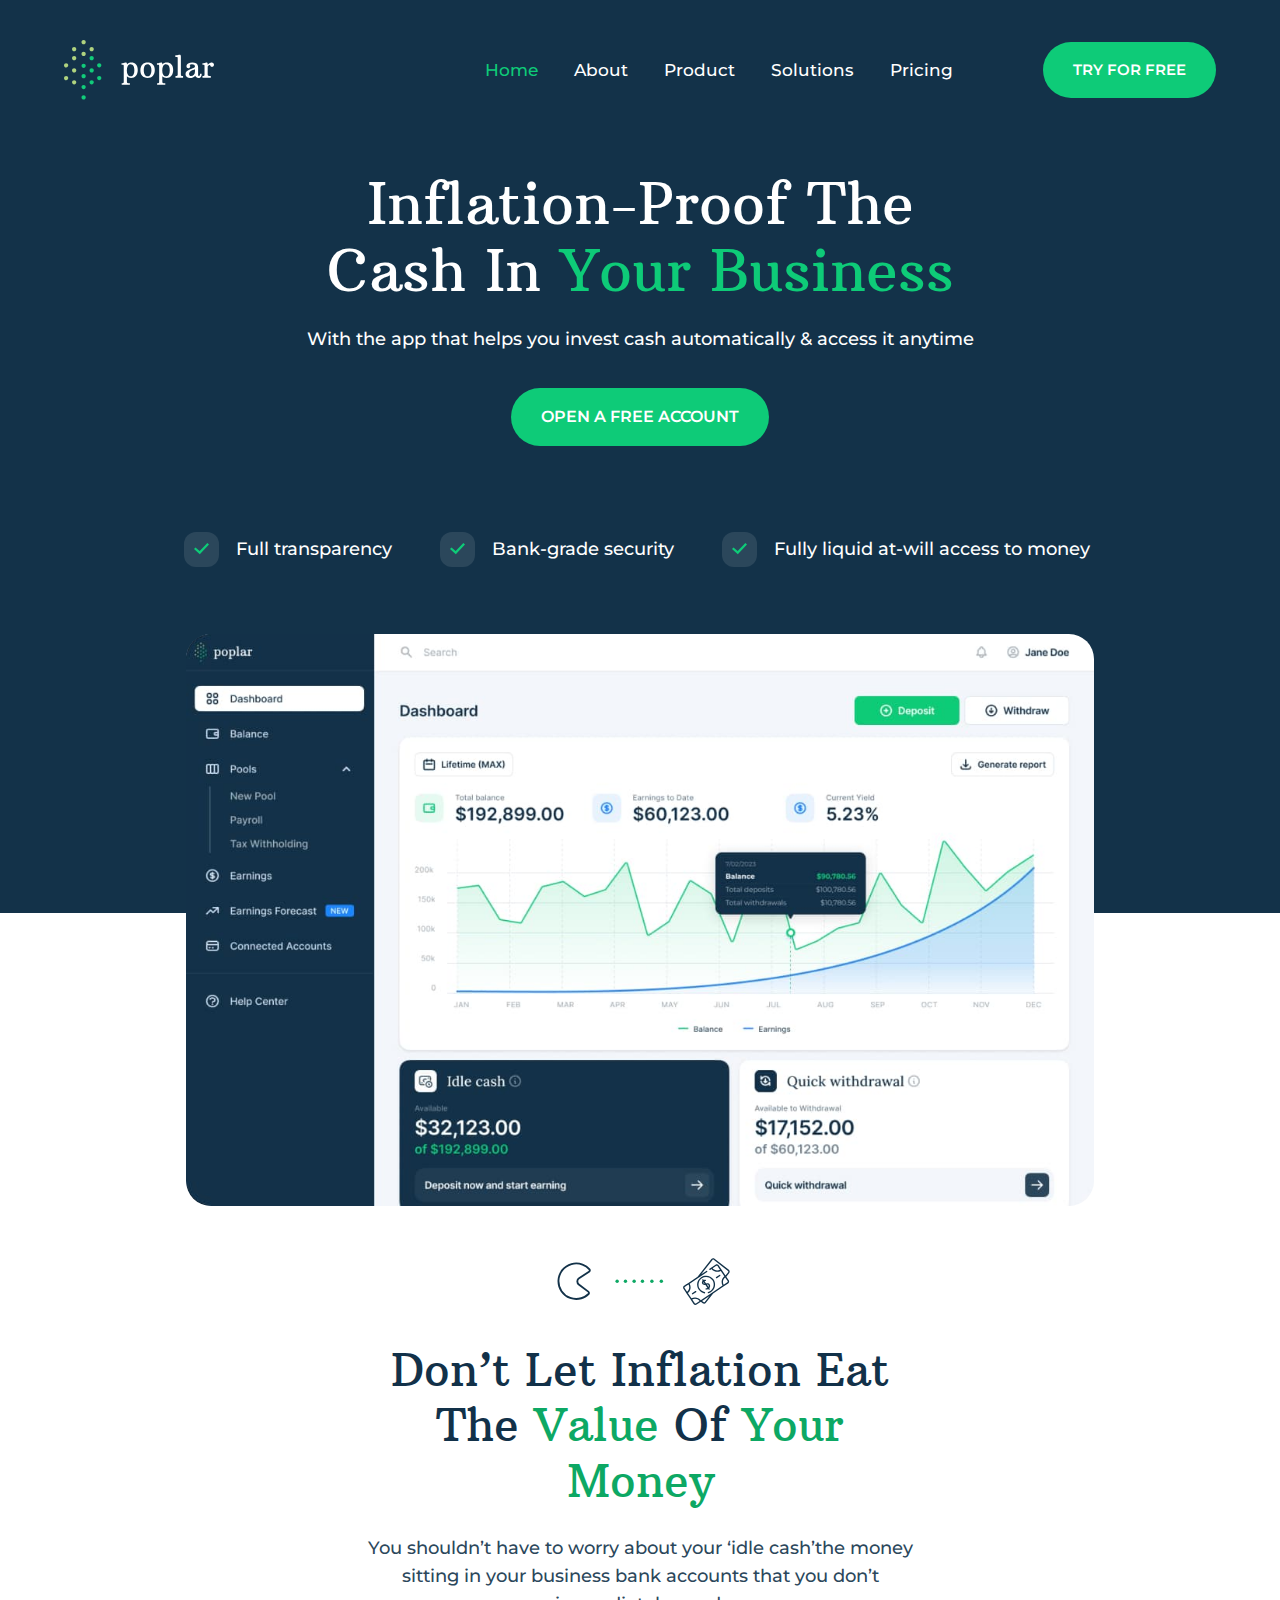
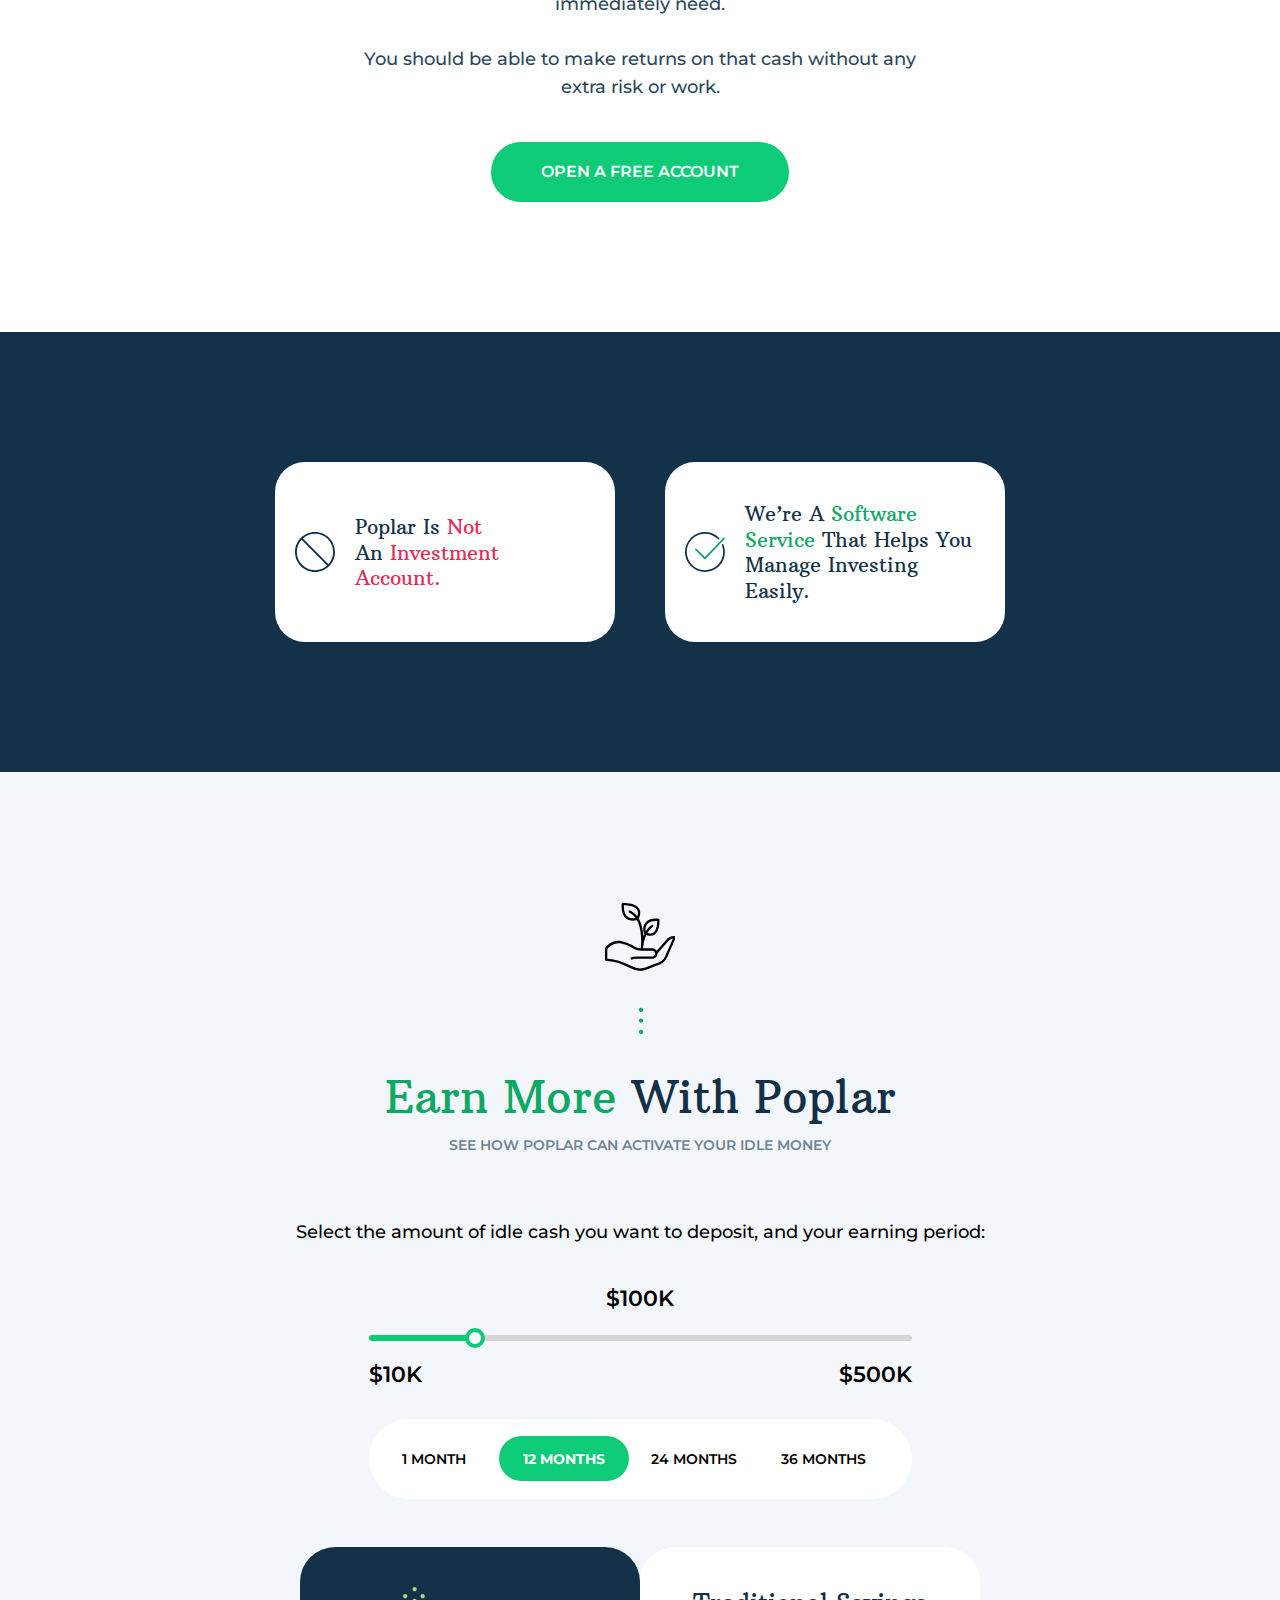
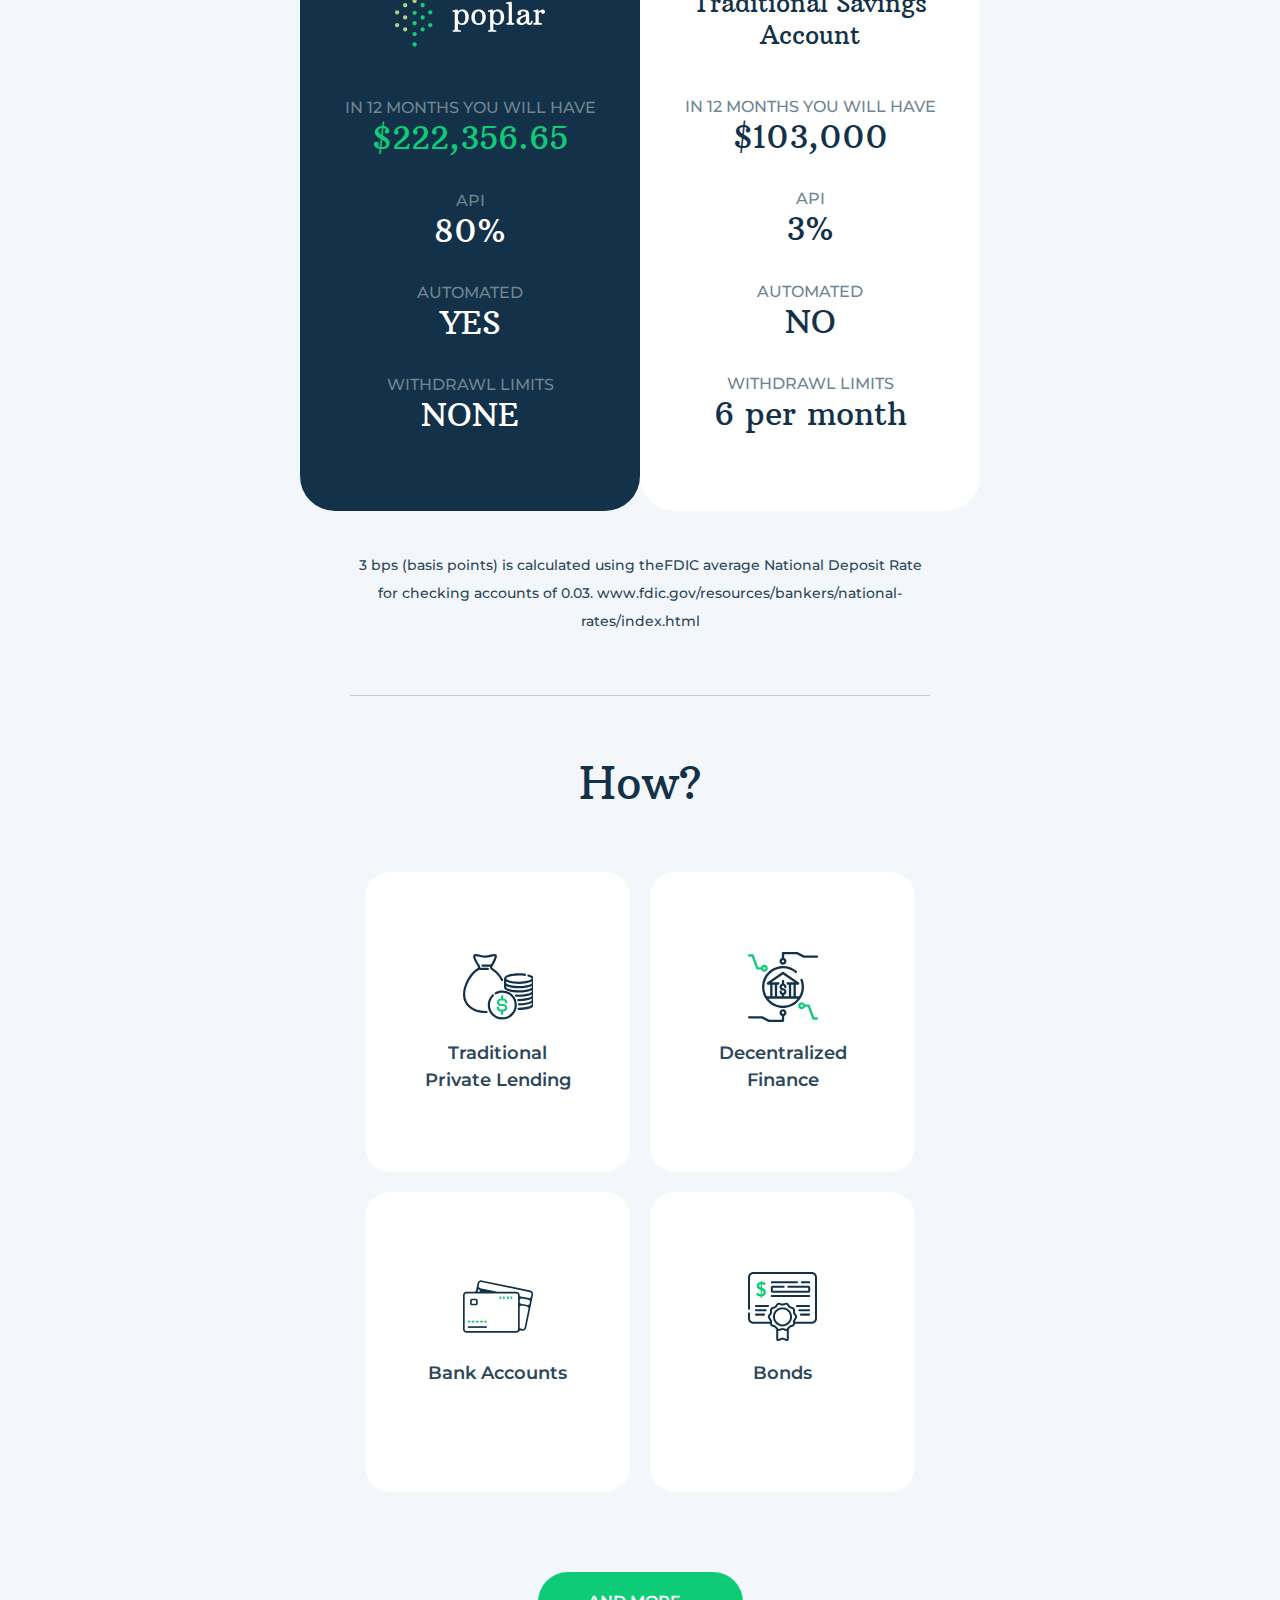
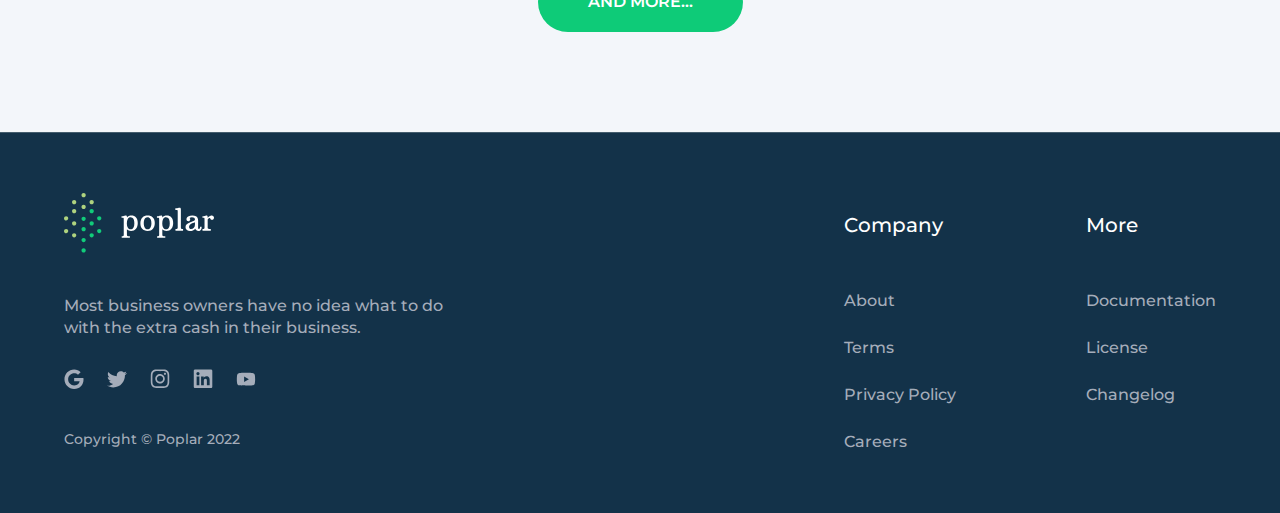
==== commit 5b1f480e: "added earn-how" ====
--- a/index.html
+++ b/index.html
@@ -314,6 +314,46 @@
               www.fdic.gov/resources/bankers/national-rates/index.html
             </p>
           </article>
+
+          <!-- Earn-How -->
+          <article class="earn-how">
+            <h2 class="earn-how__title">How?</h2>
+            <ul class="earn-how__list">
+              <li class="earn-how__item">
+                <div class="item__wrapper">
+                  <svg width="70" height="70" class="earn-how__item-icon">
+                    <use href="./images/sprite.svg#deposite"></use>
+                  </svg>
+                  <p class="earn-how__item-text">Traditional Private lending</p>
+                </div>
+              </li>
+              <li class="earn-how__item">
+                <div class="item__wrapper">
+                  <svg width="70" height="70" class="earn-how__item-icon">
+                    <use href="./images/sprite.svg#bank"></use>
+                  </svg>
+                  <p class="earn-how__item-text">Decentralized Finance</p>
+                </div>
+              </li>
+              <li class="earn-how__item">
+                <div class="item__wrapper">
+                  <svg width="70" height="70" class="earn-how__item-icon">
+                    <use href="./images/sprite.svg#cards"></use>
+                  </svg>
+                  <p class="earn-how__item-text">Bank Accounts</p>
+                </div>
+              </li>
+              <li class="earn-how__item">
+                <div class="item__wrapper">
+                  <svg width="70" height="70" class="earn-how__item-icon">
+                    <use href="./images/sprite.svg#bonus"></use>
+                  </svg>
+                  <p class="earn-how__item-text">Bonds</p>
+                </div>
+              </li>
+            </ul>
+            <button class="btn earn-how__button">And More...</button>
+          </article>
         </section>
       </main>
 
--- a/css/main.min.css
+++ b/css/main.min.css
@@ -1,4 +1,4 @@
-*{padding:0px;margin:0px;border:none}*,*::before,*::after{-webkit-box-sizing:border-box;box-sizing:border-box}:focus,:active{outline:none}a:focus,a:active{outline:none}a,a:link,a:visited{color:inherit;text-decoration:none;display:inline-block}a:hover{color:inherit;text-decoration:none}aside,nav,footer,header,section,main{display:block}h1,h2,h3,h4,h5,h6,p{font-size:inherit;font-weight:inherit}ul,ul li{list-style:none}img{vertical-align:top}img,svg{display:block;max-width:100%;height:auto}input,textarea,button,select{font-family:inherit;font-size:inherit;color:inherit;background-color:rgba(0,0,0,0)}input::-ms-clear{display:none}button,input[type=submit]{display:inline-block;-webkit-box-shadow:none;box-shadow:none;background-color:rgba(0,0,0,0);background:none}input:focus,input:active,button:focus,button:active{outline:none}button::-moz-focus-inner{padding:0;border:0}label{cursor:pointer}legend{display:block}html,body{font-family:var(--font-montserrat);font-size:14px;font-style:normal;font-weight:500;line-height:1.4;height:100%}.page__wrapper{display:-webkit-box;display:-ms-flexbox;display:flex;-webkit-box-orient:vertical;-webkit-box-direction:normal;-ms-flex-direction:column;flex-direction:column;min-height:100%}.main{-webkit-box-flex:1;-ms-flex-positive:1;flex-grow:1}.container{max-width:100vw;padding:0 5%;margin:0 auto}@media screen and (min-width: 1366px){.container{max-width:1220px;padding:0 10px}}:root{--font-arbutus: "Arbutus Slab", serif;--font-montserrat: "Montserrat", sans-serif;--titles-color: #123149;--light: #ffffff;--light-gray: #a5adba;--dark-gray: #708492;--dark-lighter: #2b475b;--green-darker: #0da864;--dark-blue-90: #2b475b;--red: #e52a57;--accent: #0ecb78;--dark-blue: #133249;--dark-blue-80: #1f3c52;--light-blue: #f3f6fa}.visually--hidden{visibility:hidden;height:0}.header__logo{width:100px}@media screen and (min-width: 767px){.header__logo{width:130px}}@media screen and (min-width: 1023px){.header__logo{width:150px}}.footer__logo{width:150px;margin-top:78px}@media screen and (min-width: 768px){.footer__logo{margin-top:0}}.btn{display:-webkit-box;display:-ms-flexbox;display:flex;-webkit-box-pack:center;-ms-flex-pack:center;justify-content:center;-webkit-box-align:center;-ms-flex-align:center;align-items:center;font-weight:600;line-height:2;text-transform:uppercase;padding:15px 30px;color:var(--light);background-color:var(--accent);border-radius:60px;cursor:pointer;-webkit-transition:background-color 250ms cubic-bezier(0.4, 0, 0.2, 1);transition:background-color 250ms cubic-bezier(0.4, 0, 0.2, 1)}@media screen and (min-width: 768px){.btn{font-size:16px;line-height:1.75;padding:16px 30px}}.btn:hover,.btn:focus{background-color:var(--green-darker)}.btn:active{-webkit-transform:scale(0.95);transform:scale(0.95)}.header__nav{display:-webkit-box;display:-ms-flexbox;display:flex;-webkit-box-pack:justify;-ms-flex-pack:justify;justify-content:space-between;-webkit-box-align:center;-ms-flex-align:center;align-items:center}@media screen and (max-width: 767px){.header__nav-menu{position:fixed;left:-100%;top:100px;z-index:5;display:-webkit-box;display:-ms-flexbox;display:flex;-webkit-box-orient:vertical;-webkit-box-direction:normal;-ms-flex-direction:column;flex-direction:column;-webkit-box-align:center;-ms-flex-align:center;align-items:center;gap:60px;width:100%;height:100vh;padding-top:50px;background-color:var(--light);-webkit-transition:.3s;transition:.3s}.header__nav-menu.is-open{left:0}}@media screen and (min-width: 768px){.header__nav-menu{display:-webkit-box;display:-ms-flexbox;display:flex;-webkit-box-pack:justify;-ms-flex-pack:justify;justify-content:space-between;-webkit-box-align:center;-ms-flex-align:center;align-items:center;gap:30px}}@media screen and (min-width: 1024px){.header__nav-menu{display:-webkit-box;display:-ms-flexbox;display:flex;-webkit-box-pack:justify;-ms-flex-pack:justify;justify-content:space-between;-webkit-box-align:center;-ms-flex-align:center;align-items:center;gap:90px}}@media screen and (min-width: 1366px){.header__nav-menu{display:-webkit-box;display:-ms-flexbox;display:flex;-webkit-box-pack:justify;-ms-flex-pack:justify;justify-content:space-between;-webkit-box-align:center;-ms-flex-align:center;align-items:center;gap:180px}}.header__nav-list{display:-webkit-box;display:-ms-flexbox;display:flex;gap:36px}@media screen and (max-width: 767px){.header__nav-list{-webkit-box-orient:vertical;-webkit-box-direction:normal;-ms-flex-direction:column;flex-direction:column;-webkit-box-pack:start;-ms-flex-pack:start;justify-content:flex-start;-webkit-box-align:center;-ms-flex-align:center;align-items:center;gap:40px}}@media screen and (max-width: 1023px){.header__nav-list{gap:20px}}.header__nav-item{font-size:calc(
+*{padding:0px;margin:0px;border:none}*,*::before,*::after{-webkit-box-sizing:border-box;box-sizing:border-box}:focus,:active{outline:none}a:focus,a:active{outline:none}a,a:link,a:visited{color:inherit;text-decoration:none;display:inline-block}a:hover{color:inherit;text-decoration:none}aside,nav,footer,header,section,main{display:block}h1,h2,h3,h4,h5,h6,p{font-size:inherit;font-weight:inherit}ul,ul li{list-style:none}img{vertical-align:top}img,svg{display:block;max-width:100%;height:auto}input,textarea,button,select{font-family:inherit;font-size:inherit;color:inherit;background-color:rgba(0,0,0,0)}input::-ms-clear{display:none}button,input[type=submit]{display:inline-block;-webkit-box-shadow:none;box-shadow:none;background-color:rgba(0,0,0,0);background:none}input:focus,input:active,button:focus,button:active{outline:none}button::-moz-focus-inner{padding:0;border:0}label{cursor:pointer}legend{display:block}html,body{font-family:var(--font-montserrat);font-size:14px;font-style:normal;font-weight:500;line-height:1.4;height:100%}.page__wrapper{display:-webkit-box;display:-ms-flexbox;display:flex;-webkit-box-orient:vertical;-webkit-box-direction:normal;-ms-flex-direction:column;flex-direction:column;min-height:100%}.main{-webkit-box-flex:1;-ms-flex-positive:1;flex-grow:1}.container{max-width:100vw;padding:0 5%;margin:0 auto}@media screen and (min-width: 1366px){.container{max-width:1220px;padding:0 10px}}:root{--font-arbutus: "Arbutus Slab", serif;--font-montserrat: "Montserrat", sans-serif;--titles-color: #123149;--light: #ffffff;--light-gray: #a5adba;--dark-gray: #708492;--dark-lighter: #2b475b;--green-darker: #0da864;--dark-blue-90: #2b475b;--red: #e52a57;--accent: #0ecb78;--dark-blue: #133249;--dark-blue-80: #1f3c52;--light-blue: #f3f6fa}.visually--hidden{visibility:hidden;height:0}.header__logo{width:100px}@media screen and (min-width: 767px){.header__logo{width:130px}}@media screen and (min-width: 1023px){.header__logo{width:150px}}.footer__logo{width:150px;margin-top:78px}@media screen and (min-width: 768px){.footer__logo{margin-top:0}}.btn{display:-webkit-box;display:-ms-flexbox;display:flex;-webkit-box-pack:center;-ms-flex-pack:center;justify-content:center;-webkit-box-align:center;-ms-flex-align:center;align-items:center;font-weight:600;line-height:2;text-transform:uppercase;padding:15px 30px;color:var(--light);background-color:var(--accent);border-radius:60px;cursor:pointer;-webkit-transition:background-color 250ms cubic-bezier(0.4, 0, 0.2, 1);transition:background-color 250ms cubic-bezier(0.4, 0, 0.2, 1)}@media screen and (min-width: 768px){.btn{font-size:16px;line-height:1.75;padding:16px 50px}}.btn:hover,.btn:focus{background-color:var(--green-darker)}.btn:active{-webkit-transform:scale(0.95);transform:scale(0.95)}.header__nav{display:-webkit-box;display:-ms-flexbox;display:flex;-webkit-box-pack:justify;-ms-flex-pack:justify;justify-content:space-between;-webkit-box-align:center;-ms-flex-align:center;align-items:center}@media screen and (max-width: 767px){.header__nav-menu{position:fixed;left:-100%;top:100px;z-index:5;display:-webkit-box;display:-ms-flexbox;display:flex;-webkit-box-orient:vertical;-webkit-box-direction:normal;-ms-flex-direction:column;flex-direction:column;-webkit-box-align:center;-ms-flex-align:center;align-items:center;gap:60px;width:100%;height:100vh;padding-top:50px;background-color:var(--light);-webkit-transition:.3s;transition:.3s}.header__nav-menu.is-open{left:0}}@media screen and (min-width: 768px){.header__nav-menu{display:-webkit-box;display:-ms-flexbox;display:flex;-webkit-box-pack:justify;-ms-flex-pack:justify;justify-content:space-between;-webkit-box-align:center;-ms-flex-align:center;align-items:center;gap:30px}}@media screen and (min-width: 1024px){.header__nav-menu{display:-webkit-box;display:-ms-flexbox;display:flex;-webkit-box-pack:justify;-ms-flex-pack:justify;justify-content:space-between;-webkit-box-align:center;-ms-flex-align:center;align-items:center;gap:90px}}@media screen and (min-width: 1366px){.header__nav-menu{display:-webkit-box;display:-ms-flexbox;display:flex;-webkit-box-pack:justify;-ms-flex-pack:justify;justify-content:space-between;-webkit-box-align:center;-ms-flex-align:center;align-items:center;gap:180px}}.header__nav-list{display:-webkit-box;display:-ms-flexbox;display:flex;gap:36px}@media screen and (max-width: 767px){.header__nav-list{-webkit-box-orient:vertical;-webkit-box-direction:normal;-ms-flex-direction:column;flex-direction:column;-webkit-box-pack:start;-ms-flex-pack:start;justify-content:flex-start;-webkit-box-align:center;-ms-flex-align:center;align-items:center;gap:40px}}@media screen and (max-width: 1023px){.header__nav-list{gap:20px}}.header__nav-item{font-size:calc(
     12px + 6 * ((100vw - 320px) / 1120)
   );line-height:1.55;text-transform:capitalize;color:var(--light)}.header__nav-item:hover,.header__nav-item:focus{color:var(--green-darker)}.header__nav-item.active{color:var(--accent)}@media screen and (max-width: 767px){.header__nav-item{font-size:20px;color:var(--dark-blue);-webkit-transition:.3s;transition:.3s}.header__nav-item.active{color:var(--dark-blue)}}.header__button{font-size:calc(
     8px + 8 * ((100vw - 320px) / 1120)
@@ -6,4 +6,4 @@
     18px + 2 * ((100vw - 320px) / 1120)
   );color:var(--light)}.footer__info-list{display:-webkit-box;display:-ms-flexbox;display:flex;-webkit-box-orient:vertical;-webkit-box-direction:normal;-ms-flex-direction:column;flex-direction:column;gap:25px;margin-top:40px}@media screen and (min-width: 768px){.footer__info-list{gap:31px;margin-top:50px}}@media screen and (min-width: 1024px){.footer__info-list{gap:25px}}.footer__descr{display:-webkit-box;display:-ms-flexbox;display:flex;-webkit-box-orient:vertical;-webkit-box-direction:normal;-ms-flex-direction:column;flex-direction:column;-webkit-box-align:center;-ms-flex-align:center;align-items:center;text-align:center}@media screen and (min-width: 768px){.footer__descr{display:block;text-align:start}}.footer__info-item,.footer__descr-text{font-size:calc(
     14px + 2 * ((100vw - 320px) / 1120)
-  );color:var(--light-gray)}.footer__info-item:hover,.footer__info-item:focus{color:var(--light)}.footer__descr-text{max-width:280px;margin-top:30px}@media screen and (min-width: 1024px){.footer__descr-text{max-width:390px;margin-top:37px}}.footer__socials-list{display:-webkit-box;display:-ms-flexbox;display:flex;gap:35px;margin-top:30px}@media screen and (min-width: 768px){.footer__socials-list{gap:23px}}.footer__socials-img{fill:var(--light-gray)}.footer__socials-img:hover,.footer__socials-img:focus{fill:var(--light)}.footer__copiright{line-height:2;margin-top:30px;color:var(--light-gray)}.backdrop{position:fixed;top:0;left:0;width:100vw;height:100vh;background:rgba(0,0,0,.2);visibility:visible;opacity:1;-webkit-transition:opacity 250ms cubic-bezier(0.4, 0, 0.2, 1);transition:opacity 250ms cubic-bezier(0.4, 0, 0.2, 1)}.backdrop.is-hidden{visibility:hidden;opacity:0;pointer-events:none}.backdrop.is-hidden .modal{-webkit-transform:translate(-50%, -50%) scale(0.9);transform:translate(-50%, -50%) scale(0.9)}.modal{position:absolute;left:50%;top:50%;width:100%;max-width:450px;max-height:609px;padding:40px;background:#fff;-webkit-box-shadow:0px 1px 3px rgba(0,0,0,.12),0px 1px 1px rgba(0,0,0,.14),0px 2px 1px rgba(0,0,0,.2);box-shadow:0px 1px 3px rgba(0,0,0,.12),0px 1px 1px rgba(0,0,0,.14),0px 2px 1px rgba(0,0,0,.2);border-radius:4px;-webkit-transform:translate(-50%, -50%) scale(1);transform:translate(-50%, -50%) scale(1);-webkit-transition:-webkit-transform 250ms cubic-bezier(0.4, 0, 0.2, 1);transition:-webkit-transform 250ms cubic-bezier(0.4, 0, 0.2, 1);transition:transform 250ms cubic-bezier(0.4, 0, 0.2, 1);transition:transform 250ms cubic-bezier(0.4, 0, 0.2, 1), -webkit-transform 250ms cubic-bezier(0.4, 0, 0.2, 1)}@media screen and (min-width: 1200px){.modal{max-width:528px;max-height:581px}}.modal__close{position:absolute;top:8px;right:8px;cursor:pointer;border:none;background-color:rgba(0,0,0,0)}.modal__close--icon{display:inline-block;width:30px;height:30px;border:1px solid rgba(0,0,0,.1);border-radius:50%;fill:var(--black-color);-webkit-transition:fill 250ms cubic-bezier(0.4, 0, 0.2, 1);transition:fill 250ms cubic-bezier(0.4, 0, 0.2, 1)}.modal__close:hover .modal__close--icon,.modal__close:focus .modal__close--icon{fill:var(--accent-color)}.hero{width:100%;z-index:10;background-color:var(--dark-blue)}.hero__inner{display:-webkit-box;display:-ms-flexbox;display:flex;-webkit-box-orient:vertical;-webkit-box-direction:normal;-ms-flex-direction:column;flex-direction:column;-webkit-box-align:center;-ms-flex-align:center;align-items:center;text-align:center;padding-top:30px;padding-bottom:120px;position:relative}@media screen and (min-width: 768px){.hero__inner{padding-bottom:280px}}@media screen and (min-width: 1024px){.hero__inner{padding-bottom:350px}}@media screen and (min-width: 1366px){.hero__inner{padding-bottom:450px}}.hero__inner::before{content:"";width:278px;height:175px;border-radius:9px;position:absolute;left:50%;bottom:-18%;-webkit-transform:translateX(-50%);transform:translateX(-50%);background-image:url(../images/home/hero@mob.jpg);background-size:cover}@media screen and (min-width: 768px){.hero__inner::before{width:668px;height:420px;bottom:-28%;border-radius:20px;background-image:url(../images/home/hero@desk.jpg)}}@media screen and (min-width: 1024px){.hero__inner::before{width:908px;height:572px;bottom:-38%;border-radius:25px}}@media screen and (min-width: 1366px){.hero__inner::before{width:1168px;height:736px;bottom:-40%;border-radius:32px;background-image:url(../images/home/hero@retina.jpg)}}.hero__descr{display:-webkit-box;display:-ms-flexbox;display:flex;-webkit-box-orient:vertical;-webkit-box-direction:normal;-ms-flex-direction:column;flex-direction:column;-webkit-box-align:center;-ms-flex-align:center;align-items:center}.hero__title{width:230px;font-family:var(--font-arbutus);font-size:30px;font-weight:400;line-height:1.16;text-transform:capitalize;color:var(--light)}.hero__title span{color:var(--accent)}@media screen and (min-width: 768px){.hero__title{width:628px;font-size:58px}}.hero__text{width:278px;margin-top:15px;color:var(--light)}@media screen and (min-width: 768px){.hero__text{width:677px;margin-top:25px;font-size:18px;line-height:1}}.hero__btn{margin-top:20px;padding:11px 52px}@media screen and (min-width: 768px){.hero__btn{margin-top:40px;padding:15px 30px}}.hero__list{display:-webkit-box;display:-ms-flexbox;display:flex;-webkit-box-orient:vertical;-webkit-box-direction:normal;-ms-flex-direction:column;flex-direction:column;gap:6px;margin-top:20px;font-size:12px;line-height:2.3;color:var(--light);text-align:left}@media screen and (min-width: 768px){.hero__list{gap:20px;margin-top:40px;font-size:18px;line-height:1.5}}@media screen and (min-width: 1024px){.hero__list{-webkit-box-orient:horizontal;-webkit-box-direction:normal;-ms-flex-direction:row;flex-direction:row;gap:100px;margin-top:90px;padding-left:45px}}@media screen and (min-width: 1366px){.hero__list{gap:143px}}.hero__item{position:relative}.hero__item::before{content:"";position:absolute;left:-32px;top:3px;width:20px;height:20px;border-radius:6px;background:url("../images/svg/check.svg"),var(--dark-lighter);background-position:50% 50%;background-repeat:no-repeat}@media screen and (min-width: 768px){.hero__item::before{left:-52px;top:-4px;width:35px;height:35px;border-radius:12px;background-size:15px}}.issue{padding-top:180px}@media screen and (min-width: 768px){.issue{padding-top:380px}}@media screen and (min-width: 1024px){.issue{padding-top:430px}}@media screen and (min-width: 1366px){.issue{padding-top:560px}}.issue__descr{display:-webkit-box;display:-ms-flexbox;display:flex;-webkit-box-orient:vertical;-webkit-box-direction:normal;-ms-flex-direction:column;flex-direction:column;-webkit-box-align:center;-ms-flex-align:center;align-items:center;text-align:center;padding-bottom:50px}@media screen and (min-width: 768px){.issue__descr{padding-bottom:130px}}.issue__title{width:230px;font-family:var(--font-arbutus);font-size:25px;font-weight:400;line-height:1.24;text-transform:capitalize;color:var(--titles-color);position:relative}.issue__title::before{content:"";width:96px;height:28px;position:absolute;left:50%;top:-48px;-webkit-transform:translateX(-50%);transform:translateX(-50%);background:url("../images/svg/packman.svg");background-size:cover;background-repeat:no-repeat}@media screen and (min-width: 768px){.issue__title::before{width:180px;height:50px;top:-88px}}@media screen and (min-width: 1366px){.issue__title::before{width:258px;height:70px;top:-124px}}.issue__title span{color:var(--green-darker)}@media screen and (min-width: 768px){.issue__title{width:568px;font-size:45px}}.issue__text{width:280px;margin-top:15px;color:var(--dark-lighter)}@media screen and (min-width: 768px){.issue__text{width:557px;margin-top:25px;font-size:18px;line-height:1.55}}.issue__btn{margin-top:30px}@media screen and (min-width: 768px){.issue__btn{margin-top:40px}}.issue__recommend{background-color:var(--dark-blue)}.issue__recommend-inner{display:-webkit-box;display:-ms-flexbox;display:flex;-webkit-box-orient:vertical;-webkit-box-direction:normal;-ms-flex-direction:column;flex-direction:column;-webkit-box-align:center;-ms-flex-align:center;align-items:center;gap:20px;padding:50px 0}@media screen and (min-width: 768px){.issue__recommend-inner{-webkit-box-orient:horizontal;-webkit-box-direction:normal;-ms-flex-direction:row;flex-direction:row;-webkit-box-pack:center;-ms-flex-pack:center;justify-content:center;-webkit-box-align:center;-ms-flex-align:center;align-items:center;gap:50px;padding:130px 0}}@media screen and (min-width: 1366px){.issue__recommend-inner{gap:60px}}.issue__recommend-wrapper{width:280px;min-height:140px;padding:30px 30px 30px 80px;display:-webkit-box;display:-ms-flexbox;display:flex;-webkit-box-pack:center;-ms-flex-pack:center;justify-content:center;-webkit-box-align:center;-ms-flex-align:center;align-items:center;border-radius:30px;background-color:var(--light)}@media screen and (min-width: 768px){.issue__recommend-wrapper{width:340px;min-height:180px}}@media screen and (min-width: 1366px){.issue__recommend-wrapper{width:580px;min-height:280px;padding:64px 94px 64px 190px}}.issue__recommend-not,.issue__recommend-yes{font-family:var(--font-arbutus);font-size:18px;font-weight:400;line-height:1.27;text-transform:capitalize;color:var(--dark-blue)}@media screen and (min-width: 768px){.issue__recommend-not,.issue__recommend-yes{font-size:20px}}@media screen and (min-width: 1366px){.issue__recommend-not,.issue__recommend-yes{font-size:30px}}.issue__recommend-not{position:relative}.issue__recommend-not span{color:var(--red)}.issue__recommend-not::before{content:"";width:30px;height:30px;position:absolute;left:-55px;top:50%;-webkit-transform:translateY(-50%);transform:translateY(-50%);background:url("../images/svg/not.svg");background-size:cover}@media screen and (min-width: 768px){.issue__recommend-not::before{width:40px;height:40px;left:-60px}}@media screen and (min-width: 1366px){.issue__recommend-not::before{width:80px;height:80px;left:-130px}}.issue__recommend-yes{position:relative}.issue__recommend-yes span{color:var(--green-darker)}.issue__recommend-yes::before{content:"";width:30px;height:30px;position:absolute;left:-55px;top:50%;-webkit-transform:translateY(-50%);transform:translateY(-50%);background:url("../images/svg/yes.svg");background-size:cover}@media screen and (min-width: 768px){.issue__recommend-yes::before{width:40px;height:40px;left:-60px}}@media screen and (min-width: 1366px){.issue__recommend-yes::before{width:80px;height:80px;left:-130px}}.earn-more{background-color:var(--light-blue)}.earn-more__inner{text-align:center;padding-bottom:40px;border-bottom:1px solid var(--dark-blue)}.earn-more__img{display:-webkit-box;display:-ms-flexbox;display:flex;-webkit-box-orient:vertical;-webkit-box-direction:normal;-ms-flex-direction:column;flex-direction:column;-webkit-box-pack:center;-ms-flex-pack:center;justify-content:center;-webkit-box-align:center;-ms-flex-align:center;align-items:center;gap:14px;padding-top:52px}@media screen and (min-width: 768px){.earn-more__img{gap:30px;padding-top:130px}}.earn-more__img-hand{width:32px;height:38px}@media screen and (min-width: 768px){.earn-more__img-hand{width:70px;height:70px}}.earn-more__img-more{width:3px;height:14px}@media screen and (min-width: 768px){.earn-more__img-more{width:5px;height:38px}}.earn-more__title{margin-top:20px;font-family:var(--font-arbutus);font-size:25px;font-weight:400;line-height:1.24;text-transform:capitalize;color:var(--titles-color)}.earn-more__title span{color:var(--green-darker)}@media screen and (min-width: 768px){.earn-more__title{margin-top:30px;font-size:45px}}.earn-more__text{max-width:214px;font-size:12px;font-weight:600;line-height:1.66;text-transform:uppercase;color:var(--dark-gray);margin-top:5px;margin-left:auto;margin-right:auto}@media screen and (min-width: 768px){.earn-more__text{max-width:388px;margin-top:5px;font-size:14px;line-height:2}}.earn-more__deposit{margin-top:30px}@media screen and (min-width: 768px){.earn-more__deposit{margin-top:60px}}.deposit__title{max-width:286px;margin:0 auto}@media screen and (min-width: 768px){.deposit__title{max-width:698px;font-size:16px;line-height:1.55}}@media screen and (min-width: 1024px){.deposit__title{font-size:18px}}.deposit__period{margin-top:80px;display:-webkit-box;display:-ms-flexbox;display:flex}.deposit__calculate-wrapper{margin-top:48px;display:-webkit-box;display:-ms-flexbox;display:flex;-webkit-box-orient:vertical;-webkit-box-direction:normal;-ms-flex-direction:column;flex-direction:column;-webkit-box-align:center;-ms-flex-align:center;align-items:center;gap:20px}@media screen and (min-width: 768px){.deposit__calculate-wrapper{-webkit-box-orient:horizontal;-webkit-box-direction:normal;-ms-flex-direction:row;flex-direction:row;-webkit-box-pack:center;-ms-flex-pack:center;justify-content:center;-webkit-box-align:center;-ms-flex-align:center;align-items:center;gap:0}}@media screen and (min-width: 1366px){.deposit__calculate-wrapper{-webkit-box-pack:justify;-ms-flex-pack:justify;justify-content:space-between}}.deposit__calculate-box{width:280px;height:500px;padding:40px;text-align:center;border-radius:35px;background-color:var(--light)}@media screen and (min-width: 768px){.deposit__calculate-box{width:340px;height:564px}}.deposit__calculate-box.poplar-account{background-color:var(--dark-blue)}@media screen and (min-width: 1366px){.deposit__calculate-box.poplar-account{width:440px;height:629px;padding:44px 34px}}.calculate-box__title{font-family:var(--font-arbutus);font-style:normal;font-size:18px;font-weight:400;line-height:1.28;text-transform:capitalize;color:var(--dark-blue)}@media screen and (min-width: 768px){.calculate-box__title{font-size:25px}}.calculate-box__list{display:-webkit-box;display:-ms-flexbox;display:flex;-webkit-box-orient:vertical;-webkit-box-direction:normal;-ms-flex-direction:column;flex-direction:column;-webkit-box-pack:center;-ms-flex-pack:center;justify-content:center;-webkit-box-align:center;-ms-flex-align:center;align-items:center;gap:20px;margin-top:55px}@media screen and (min-width: 768px){.calculate-box__list{gap:32px;margin-top:46px}}.calculate-box__item-text,.calculate-box__item-period{font-size:12px;font-weight:500;line-height:1.25;text-transform:uppercase;color:var(--dark-gray)}@media screen and (min-width: 768px){.calculate-box__item-text,.calculate-box__item-period{font-size:16px}}.calculate-box__item-value,.calculate-box__deposit-result{margin-top:12px;font-family:var(--font-arbutus);font-style:normal;font-size:30px;font-weight:400;line-height:1.26;color:var(--dark-blue)}@media screen and (min-width: 768px){.calculate-box__item-value,.calculate-box__deposit-result{margin-top:0;font-size:32px}}@media screen and (min-width: 1366px){.calculate-box__item-value,.calculate-box__deposit-result{font-size:40px}}.calculate-box__item-value.poplar-value,.calculate-box__deposit-result.poplar-value{color:var(--light)}@media screen and (min-width: 1366px){.calculate-box__item-value.poplar-value,.calculate-box__deposit-result.poplar-value{font-size:40px}}.calculate-box__item-value.poplar-result,.calculate-box__deposit-result.poplar-result{display:block;color:var(--accent)}@media screen and (min-width: 1366px){.calculate-box__item-value.poplar-result,.calculate-box__deposit-result.poplar-result{font-size:58px}}.payment-accounts{display:none}@media screen and (min-width: 1366px){.payment-accounts{display:block}}.earn-more__logo{width:150px;height:60px}.calculate-box__item-text{font-size:12px;line-height:1.25;text-transform:uppercase}@media screen and (min-width: 768px){.calculate-box__item-text{font-size:16px}}.period__sum{font-family:var(--font-arbutus);font-size:30px;font-weight:400;line-height:1.26;color:var(--accent)}.calculate-box__descr{font-size:9px;line-height:1.66;color:var(--dark-lighter);margin:30px auto 0 auto}@media screen and (min-width: 768px){.calculate-box__descr{width:580px;margin:40px auto 0 auto;font-size:14px;line-height:2}}@media screen and (min-width: 1366px){.calculate-box__descr{width:773px}}.about-hero{width:100%;z-index:10;background-color:var(--dark-blue)}.about-hero__inner{display:-webkit-box;display:-ms-flexbox;display:flex;-webkit-box-orient:vertical;-webkit-box-direction:normal;-ms-flex-direction:column;flex-direction:column;-webkit-box-align:center;-ms-flex-align:center;align-items:center;text-align:center;padding-top:5%;padding-bottom:16.1%}.about-hero__descr{display:-webkit-box;display:-ms-flexbox;display:flex;-webkit-box-orient:vertical;-webkit-box-direction:normal;-ms-flex-direction:column;flex-direction:column;-webkit-box-align:center;-ms-flex-align:center;align-items:center}.about-hero__title{width:230px;font-family:var(--font-arbutus);font-size:30px;font-weight:400;line-height:1.16;text-transform:capitalize;color:var(--light)}.about-hero__title span{color:var(--accent)}@media screen and (min-width: 768px){.about-hero__title{width:628px;font-size:58px}}.about-hero__text{width:278px;margin-top:15px;color:var(--light)}@media screen and (min-width: 768px){.about-hero__text{width:677px;margin-top:25px;font-size:18px;line-height:1.5}}.about-hero__btn{margin-top:20px;padding:11px 52px}@media screen and (min-width: 768px){.about-hero__btn{margin-top:40px;padding:15px 30px}}.product-hero{width:100%;z-index:10;background-color:var(--dark-blue)}.product-hero__inner{display:-webkit-box;display:-ms-flexbox;display:flex;-webkit-box-orient:vertical;-webkit-box-direction:normal;-ms-flex-direction:column;flex-direction:column;-webkit-box-align:center;-ms-flex-align:center;align-items:center;text-align:center;padding-top:5%;padding-bottom:37.5%}.product-hero__descr{display:-webkit-box;display:-ms-flexbox;display:flex;-webkit-box-orient:vertical;-webkit-box-direction:normal;-ms-flex-direction:column;flex-direction:column;-webkit-box-align:center;-ms-flex-align:center;align-items:center}.product-hero__title{width:230px;font-family:var(--font-arbutus);font-size:30px;font-weight:400;line-height:1.16;text-transform:capitalize;color:var(--light)}.product-hero__title span{color:var(--accent)}@media screen and (min-width: 768px){.product-hero__title{width:628px;font-size:58px}}.product-hero__text{width:278px;margin-top:15px;color:var(--light)}@media screen and (min-width: 768px){.product-hero__text{width:677px;margin-top:25px;font-size:18px;line-height:.83}}.product-hero__btn{margin-top:20px;padding:11px 52px}@media screen and (min-width: 768px){.product-hero__btn{margin-top:40px;padding:15px 30px}}.solutions-hero{width:100%;z-index:10;background-color:var(--dark-blue)}.solutions-hero__inner{display:-webkit-box;display:-ms-flexbox;display:flex;-webkit-box-orient:vertical;-webkit-box-direction:normal;-ms-flex-direction:column;flex-direction:column;-webkit-box-align:center;-ms-flex-align:center;align-items:center;text-align:center;padding-top:5%;padding-bottom:37.5%}.solutions-hero__descr{display:-webkit-box;display:-ms-flexbox;display:flex;-webkit-box-orient:vertical;-webkit-box-direction:normal;-ms-flex-direction:column;flex-direction:column;-webkit-box-align:center;-ms-flex-align:center;align-items:center}.solutions-hero__title{width:230px;font-family:var(--font-arbutus);font-size:30px;font-weight:400;line-height:1.16;text-transform:capitalize;color:var(--light)}.solutions-hero__title span{color:var(--accent)}@media screen and (min-width: 768px){.solutions-hero__title{width:628px;font-size:58px}}.solutions-hero__text{width:278px;margin-top:15px;color:var(--light)}@media screen and (min-width: 768px){.solutions-hero__text{width:677px;margin-top:25px;font-size:18px;line-height:.83}}.solutions-hero__btn{margin-top:20px;padding:11px 52px}@media screen and (min-width: 768px){.solutions-hero__btn{margin-top:40px;padding:15px 30px}}.pricing-hero{width:100%;z-index:10;background-color:var(--dark-blue)}.pricing-hero__inner{display:-webkit-box;display:-ms-flexbox;display:flex;-webkit-box-orient:vertical;-webkit-box-direction:normal;-ms-flex-direction:column;flex-direction:column;-webkit-box-align:center;-ms-flex-align:center;align-items:center;text-align:center;padding-top:5%;padding-bottom:37.5%}.pricing-hero__descr{display:-webkit-box;display:-ms-flexbox;display:flex;-webkit-box-orient:vertical;-webkit-box-direction:normal;-ms-flex-direction:column;flex-direction:column;-webkit-box-align:center;-ms-flex-align:center;align-items:center}.pricing-hero__title{width:230px;font-family:var(--font-arbutus);font-size:30px;font-weight:400;line-height:1.16;text-transform:capitalize;color:var(--light)}.pricing-hero__title span{color:var(--accent)}@media screen and (min-width: 768px){.pricing-hero__title{width:628px;font-size:58px}}.pricing-hero__text{width:278px;margin-top:15px;color:var(--light)}@media screen and (min-width: 768px){.pricing-hero__text{width:677px;margin-top:25px;font-size:18px;line-height:.83}}.pricing-hero__btn{margin-top:20px;padding:11px 52px}@media screen and (min-width: 768px){.pricing-hero__btn{margin-top:40px;padding:15px 30px}}/*# sourceMappingURL=main.min.css.map */+  );color:var(--light-gray)}.footer__info-item:hover,.footer__info-item:focus{color:var(--light)}.footer__descr-text{max-width:280px;margin-top:30px}@media screen and (min-width: 1024px){.footer__descr-text{max-width:390px;margin-top:37px}}.footer__socials-list{display:-webkit-box;display:-ms-flexbox;display:flex;gap:35px;margin-top:30px}@media screen and (min-width: 768px){.footer__socials-list{gap:23px}}.footer__socials-img{fill:var(--light-gray)}.footer__socials-img:hover,.footer__socials-img:focus{fill:var(--light)}.footer__copiright{line-height:2;margin-top:30px;color:var(--light-gray)}.backdrop{position:fixed;top:0;left:0;width:100vw;height:100vh;background:rgba(0,0,0,.2);visibility:visible;opacity:1;-webkit-transition:opacity 250ms cubic-bezier(0.4, 0, 0.2, 1);transition:opacity 250ms cubic-bezier(0.4, 0, 0.2, 1)}.backdrop.is-hidden{visibility:hidden;opacity:0;pointer-events:none}.backdrop.is-hidden .modal{-webkit-transform:translate(-50%, -50%) scale(0.9);transform:translate(-50%, -50%) scale(0.9)}.modal{position:absolute;left:50%;top:50%;width:100%;max-width:450px;max-height:609px;padding:40px;background:#fff;-webkit-box-shadow:0px 1px 3px rgba(0,0,0,.12),0px 1px 1px rgba(0,0,0,.14),0px 2px 1px rgba(0,0,0,.2);box-shadow:0px 1px 3px rgba(0,0,0,.12),0px 1px 1px rgba(0,0,0,.14),0px 2px 1px rgba(0,0,0,.2);border-radius:4px;-webkit-transform:translate(-50%, -50%) scale(1);transform:translate(-50%, -50%) scale(1);-webkit-transition:-webkit-transform 250ms cubic-bezier(0.4, 0, 0.2, 1);transition:-webkit-transform 250ms cubic-bezier(0.4, 0, 0.2, 1);transition:transform 250ms cubic-bezier(0.4, 0, 0.2, 1);transition:transform 250ms cubic-bezier(0.4, 0, 0.2, 1), -webkit-transform 250ms cubic-bezier(0.4, 0, 0.2, 1)}@media screen and (min-width: 1200px){.modal{max-width:528px;max-height:581px}}.modal__close{position:absolute;top:8px;right:8px;cursor:pointer;border:none;background-color:rgba(0,0,0,0)}.modal__close--icon{display:inline-block;width:30px;height:30px;border:1px solid rgba(0,0,0,.1);border-radius:50%;fill:var(--black-color);-webkit-transition:fill 250ms cubic-bezier(0.4, 0, 0.2, 1);transition:fill 250ms cubic-bezier(0.4, 0, 0.2, 1)}.modal__close:hover .modal__close--icon,.modal__close:focus .modal__close--icon{fill:var(--accent-color)}.hero{width:100%;z-index:10;background-color:var(--dark-blue)}.hero__inner{display:-webkit-box;display:-ms-flexbox;display:flex;-webkit-box-orient:vertical;-webkit-box-direction:normal;-ms-flex-direction:column;flex-direction:column;-webkit-box-align:center;-ms-flex-align:center;align-items:center;text-align:center;padding-top:30px;padding-bottom:120px;position:relative}@media screen and (min-width: 768px){.hero__inner{padding-bottom:280px}}@media screen and (min-width: 1024px){.hero__inner{padding-bottom:350px}}@media screen and (min-width: 1366px){.hero__inner{padding-bottom:450px}}.hero__inner::before{content:"";width:278px;height:175px;border-radius:9px;position:absolute;left:50%;bottom:-18%;-webkit-transform:translateX(-50%);transform:translateX(-50%);background-image:url(../images/home/hero@mob.jpg);background-size:cover}@media screen and (min-width: 768px){.hero__inner::before{width:668px;height:420px;bottom:-28%;border-radius:20px;background-image:url(../images/home/hero@desk.jpg)}}@media screen and (min-width: 1024px){.hero__inner::before{width:908px;height:572px;bottom:-38%;border-radius:25px}}@media screen and (min-width: 1366px){.hero__inner::before{width:1168px;height:736px;bottom:-40%;border-radius:32px;background-image:url(../images/home/hero@retina.jpg)}}.hero__descr{display:-webkit-box;display:-ms-flexbox;display:flex;-webkit-box-orient:vertical;-webkit-box-direction:normal;-ms-flex-direction:column;flex-direction:column;-webkit-box-align:center;-ms-flex-align:center;align-items:center}.hero__title{width:230px;font-family:var(--font-arbutus);font-size:30px;font-weight:400;line-height:1.16;text-transform:capitalize;color:var(--light)}.hero__title span{color:var(--accent)}@media screen and (min-width: 768px){.hero__title{width:628px;font-size:58px}}.hero__text{width:278px;margin-top:15px;color:var(--light)}@media screen and (min-width: 768px){.hero__text{width:677px;margin-top:25px;font-size:18px;line-height:1}}.hero__btn{margin-top:20px;padding:11px 52px}@media screen and (min-width: 768px){.hero__btn{margin-top:40px;padding:15px 30px}}.hero__list{display:-webkit-box;display:-ms-flexbox;display:flex;-webkit-box-orient:vertical;-webkit-box-direction:normal;-ms-flex-direction:column;flex-direction:column;gap:6px;margin-top:20px;font-size:12px;line-height:2.3;color:var(--light);text-align:left}@media screen and (min-width: 768px){.hero__list{gap:20px;margin-top:40px;font-size:18px;line-height:1.5}}@media screen and (min-width: 1024px){.hero__list{-webkit-box-orient:horizontal;-webkit-box-direction:normal;-ms-flex-direction:row;flex-direction:row;gap:100px;margin-top:90px;padding-left:45px}}@media screen and (min-width: 1366px){.hero__list{gap:143px}}.hero__item{position:relative}.hero__item::before{content:"";position:absolute;left:-32px;top:3px;width:20px;height:20px;border-radius:6px;background:url("../images/svg/check.svg"),var(--dark-lighter);background-position:50% 50%;background-repeat:no-repeat}@media screen and (min-width: 768px){.hero__item::before{left:-52px;top:-4px;width:35px;height:35px;border-radius:12px;background-size:15px}}.issue{padding-top:180px}@media screen and (min-width: 768px){.issue{padding-top:380px}}@media screen and (min-width: 1024px){.issue{padding-top:430px}}@media screen and (min-width: 1366px){.issue{padding-top:560px}}.issue__descr{display:-webkit-box;display:-ms-flexbox;display:flex;-webkit-box-orient:vertical;-webkit-box-direction:normal;-ms-flex-direction:column;flex-direction:column;-webkit-box-align:center;-ms-flex-align:center;align-items:center;text-align:center;padding-bottom:50px}@media screen and (min-width: 768px){.issue__descr{padding-bottom:130px}}.issue__title{width:230px;font-family:var(--font-arbutus);font-size:25px;font-weight:400;line-height:1.24;text-transform:capitalize;color:var(--titles-color);position:relative}.issue__title::before{content:"";width:96px;height:28px;position:absolute;left:50%;top:-48px;-webkit-transform:translateX(-50%);transform:translateX(-50%);background:url("../images/svg/packman.svg");background-size:cover;background-repeat:no-repeat}@media screen and (min-width: 768px){.issue__title::before{width:180px;height:50px;top:-88px}}@media screen and (min-width: 1366px){.issue__title::before{width:258px;height:70px;top:-124px}}.issue__title span{color:var(--green-darker)}@media screen and (min-width: 768px){.issue__title{width:568px;font-size:45px}}.issue__text{width:280px;margin-top:15px;color:var(--dark-lighter)}@media screen and (min-width: 768px){.issue__text{width:557px;margin-top:25px;font-size:18px;line-height:1.55}}.issue__btn{margin-top:30px}@media screen and (min-width: 768px){.issue__btn{margin-top:40px}}.issue__recommend{background-color:var(--dark-blue)}.issue__recommend-inner{display:-webkit-box;display:-ms-flexbox;display:flex;-webkit-box-orient:vertical;-webkit-box-direction:normal;-ms-flex-direction:column;flex-direction:column;-webkit-box-align:center;-ms-flex-align:center;align-items:center;gap:20px;padding:50px 0}@media screen and (min-width: 768px){.issue__recommend-inner{-webkit-box-orient:horizontal;-webkit-box-direction:normal;-ms-flex-direction:row;flex-direction:row;-webkit-box-pack:center;-ms-flex-pack:center;justify-content:center;-webkit-box-align:center;-ms-flex-align:center;align-items:center;gap:50px;padding:130px 0}}@media screen and (min-width: 1366px){.issue__recommend-inner{gap:60px}}.issue__recommend-wrapper{width:280px;min-height:140px;padding:30px 30px 30px 80px;display:-webkit-box;display:-ms-flexbox;display:flex;-webkit-box-pack:center;-ms-flex-pack:center;justify-content:center;-webkit-box-align:center;-ms-flex-align:center;align-items:center;border-radius:30px;background-color:var(--light)}@media screen and (min-width: 768px){.issue__recommend-wrapper{width:340px;min-height:180px}}@media screen and (min-width: 1366px){.issue__recommend-wrapper{width:580px;min-height:280px;padding:64px 94px 64px 190px}}.issue__recommend-not,.issue__recommend-yes{font-family:var(--font-arbutus);font-size:18px;font-weight:400;line-height:1.27;text-transform:capitalize;color:var(--dark-blue)}@media screen and (min-width: 768px){.issue__recommend-not,.issue__recommend-yes{font-size:20px}}@media screen and (min-width: 1366px){.issue__recommend-not,.issue__recommend-yes{font-size:30px}}.issue__recommend-not{position:relative}.issue__recommend-not span{color:var(--red)}.issue__recommend-not::before{content:"";width:30px;height:30px;position:absolute;left:-55px;top:50%;-webkit-transform:translateY(-50%);transform:translateY(-50%);background:url("../images/svg/not.svg");background-size:cover}@media screen and (min-width: 768px){.issue__recommend-not::before{width:40px;height:40px;left:-60px}}@media screen and (min-width: 1366px){.issue__recommend-not::before{width:80px;height:80px;left:-130px}}.issue__recommend-yes{position:relative}.issue__recommend-yes span{color:var(--green-darker)}.issue__recommend-yes::before{content:"";width:30px;height:30px;position:absolute;left:-55px;top:50%;-webkit-transform:translateY(-50%);transform:translateY(-50%);background:url("../images/svg/yes.svg");background-size:cover}@media screen and (min-width: 768px){.issue__recommend-yes::before{width:40px;height:40px;left:-60px}}@media screen and (min-width: 1366px){.issue__recommend-yes::before{width:80px;height:80px;left:-130px}}.earn-more{background-color:var(--light-blue);padding-bottom:50px}@media screen and (min-width: 768px){.earn-more{padding-bottom:100px}}.earn-more__inner{text-align:center}.earn-more__img{display:-webkit-box;display:-ms-flexbox;display:flex;-webkit-box-orient:vertical;-webkit-box-direction:normal;-ms-flex-direction:column;flex-direction:column;-webkit-box-pack:center;-ms-flex-pack:center;justify-content:center;-webkit-box-align:center;-ms-flex-align:center;align-items:center;gap:14px;padding-top:52px}@media screen and (min-width: 768px){.earn-more__img{gap:30px;padding-top:130px}}.earn-more__img-hand{width:32px;height:38px}@media screen and (min-width: 768px){.earn-more__img-hand{width:70px;height:70px}}.earn-more__img-more{width:3px;height:14px}@media screen and (min-width: 768px){.earn-more__img-more{width:5px;height:38px}}.earn-more__title{margin-top:20px;font-family:var(--font-arbutus);font-size:25px;font-weight:400;line-height:1.24;text-transform:capitalize;color:var(--titles-color)}.earn-more__title span{color:var(--green-darker)}@media screen and (min-width: 768px){.earn-more__title{margin-top:30px;font-size:45px}}.earn-more__text{max-width:214px;font-size:12px;font-weight:600;line-height:1.66;text-transform:uppercase;color:var(--dark-gray);margin-top:5px;margin-left:auto;margin-right:auto}@media screen and (min-width: 768px){.earn-more__text{max-width:388px;margin-top:5px;font-size:14px;line-height:2}}.earn-more__deposit{margin-top:30px}@media screen and (min-width: 768px){.earn-more__deposit{margin-top:60px}}.deposit__title{max-width:286px;margin:0 auto}@media screen and (min-width: 768px){.deposit__title{max-width:698px;font-size:16px;line-height:1.55}}@media screen and (min-width: 1024px){.deposit__title{font-size:18px}}.deposit__period{margin-top:80px;display:-webkit-box;display:-ms-flexbox;display:flex}.deposit__calculate-wrapper{margin-top:48px;display:-webkit-box;display:-ms-flexbox;display:flex;-webkit-box-orient:vertical;-webkit-box-direction:normal;-ms-flex-direction:column;flex-direction:column;-webkit-box-align:center;-ms-flex-align:center;align-items:center;gap:20px}@media screen and (min-width: 768px){.deposit__calculate-wrapper{-webkit-box-orient:horizontal;-webkit-box-direction:normal;-ms-flex-direction:row;flex-direction:row;-webkit-box-pack:center;-ms-flex-pack:center;justify-content:center;-webkit-box-align:center;-ms-flex-align:center;align-items:center;gap:0}}@media screen and (min-width: 1366px){.deposit__calculate-wrapper{-webkit-box-pack:justify;-ms-flex-pack:justify;justify-content:space-between}}.deposit__calculate-box{width:280px;height:500px;padding:40px;text-align:center;border-radius:35px;background-color:var(--light)}@media screen and (min-width: 768px){.deposit__calculate-box{width:340px;height:564px}}.deposit__calculate-box.poplar-account{background-color:var(--dark-blue)}@media screen and (min-width: 1366px){.deposit__calculate-box.poplar-account{width:440px;height:629px;padding:44px 34px}}.calculate-box__title{font-family:var(--font-arbutus);font-style:normal;font-size:18px;font-weight:400;line-height:1.28;text-transform:capitalize;color:var(--dark-blue)}@media screen and (min-width: 768px){.calculate-box__title{font-size:25px}}.calculate-box__list{display:-webkit-box;display:-ms-flexbox;display:flex;-webkit-box-orient:vertical;-webkit-box-direction:normal;-ms-flex-direction:column;flex-direction:column;-webkit-box-pack:center;-ms-flex-pack:center;justify-content:center;-webkit-box-align:center;-ms-flex-align:center;align-items:center;gap:20px;margin-top:55px}@media screen and (min-width: 768px){.calculate-box__list{gap:32px;margin-top:46px}}.calculate-box__item-text,.calculate-box__item-period{font-size:12px;font-weight:500;line-height:1.25;text-transform:uppercase;color:var(--dark-gray)}@media screen and (min-width: 768px){.calculate-box__item-text,.calculate-box__item-period{font-size:16px}}.calculate-box__item-value,.calculate-box__deposit-result{margin-top:12px;font-family:var(--font-arbutus);font-style:normal;font-size:30px;font-weight:400;line-height:1.26;color:var(--dark-blue)}@media screen and (min-width: 768px){.calculate-box__item-value,.calculate-box__deposit-result{margin-top:0;font-size:32px}}@media screen and (min-width: 1366px){.calculate-box__item-value,.calculate-box__deposit-result{font-size:40px}}.calculate-box__item-value.poplar-value,.calculate-box__deposit-result.poplar-value{color:var(--light)}@media screen and (min-width: 1366px){.calculate-box__item-value.poplar-value,.calculate-box__deposit-result.poplar-value{font-size:40px}}.calculate-box__item-value.poplar-result,.calculate-box__deposit-result.poplar-result{display:block;color:var(--accent)}@media screen and (min-width: 1366px){.calculate-box__item-value.poplar-result,.calculate-box__deposit-result.poplar-result{font-size:58px}}.payment-accounts{display:none}@media screen and (min-width: 1366px){.payment-accounts{display:block}}.earn-more__logo{width:150px;height:60px}.calculate-box__item-text{font-size:12px;line-height:1.25;text-transform:uppercase}@media screen and (min-width: 768px){.calculate-box__item-text{font-size:16px}}.period__sum{font-family:var(--font-arbutus);font-size:30px;font-weight:400;line-height:1.26;color:var(--accent)}.calculate-box__descr{font-size:9px;line-height:1.66;color:var(--dark-lighter);margin:30px auto 0 auto;padding-bottom:40px;border-bottom:1px solid rgba(19,50,73,.2117647059)}@media screen and (min-width: 768px){.calculate-box__descr{width:580px;margin:40px auto 0 auto;padding-bottom:60px;font-size:14px;line-height:2}}@media screen and (min-width: 1366px){.calculate-box__descr{width:773px}}.earn-how{text-align:center}.earn-how__title{font-family:var(--font-arbutus);font-size:25px;font-style:normal;font-weight:400;line-height:1.24;text-transform:capitalize;color:var(--dark-blue);margin-top:40px}@media screen and (min-width: 768px){.earn-how__title{font-size:45px;margin-top:60px}}.earn-how__list{display:-webkit-box;display:-ms-flexbox;display:flex;-ms-flex-wrap:wrap;flex-wrap:wrap;-webkit-box-pack:center;-ms-flex-pack:center;justify-content:center;-webkit-box-align:center;-ms-flex-align:center;align-items:center;gap:15px;margin-top:30px}@media screen and (min-width: 768px){.earn-how__list{width:680px;margin-left:auto;margin-right:auto;gap:20px;margin-top:60px}}@media screen and (min-width: 1366px){.earn-how__list{width:100%;gap:40px}}.earn-how__item{width:133px;height:150px;padding:30px 17px;border-radius:25px;background:var(--light)}@media screen and (min-width: 768px){.earn-how__item{width:265px;height:300px;gap:40px;padding:80px 50px;border-radius:25px}}.item__wrapper{display:-webkit-box;display:-ms-flexbox;display:flex;-webkit-box-orient:vertical;-webkit-box-direction:normal;-ms-flex-direction:column;flex-direction:column;-webkit-box-pack:center;-ms-flex-pack:center;justify-content:center;-webkit-box-align:center;-ms-flex-align:center;align-items:center;gap:18px}.earn-how__item-icon{width:40px;height:40px}@media screen and (min-width: 768px){.earn-how__item-icon{width:70px;height:70px}}.earn-how__item-text{font-size:12px;font-style:normal;font-weight:600;line-height:1.5;text-transform:capitalize;color:var(--dark-lighter, #2b475b)}@media screen and (min-width: 768px){.earn-how__item-text{font-size:18px}}.earn-how__button{margin:40px auto 0 auto;padding:11px 93px}@media screen and (min-width: 768px){.earn-how__button{margin-top:80px;padding:16px 50px}}.about-hero{width:100%;z-index:10;background-color:var(--dark-blue)}.about-hero__inner{display:-webkit-box;display:-ms-flexbox;display:flex;-webkit-box-orient:vertical;-webkit-box-direction:normal;-ms-flex-direction:column;flex-direction:column;-webkit-box-align:center;-ms-flex-align:center;align-items:center;text-align:center;padding-top:5%;padding-bottom:16.1%}.about-hero__descr{display:-webkit-box;display:-ms-flexbox;display:flex;-webkit-box-orient:vertical;-webkit-box-direction:normal;-ms-flex-direction:column;flex-direction:column;-webkit-box-align:center;-ms-flex-align:center;align-items:center}.about-hero__title{width:230px;font-family:var(--font-arbutus);font-size:30px;font-weight:400;line-height:1.16;text-transform:capitalize;color:var(--light)}.about-hero__title span{color:var(--accent)}@media screen and (min-width: 768px){.about-hero__title{width:628px;font-size:58px}}.about-hero__text{width:278px;margin-top:15px;color:var(--light)}@media screen and (min-width: 768px){.about-hero__text{width:677px;margin-top:25px;font-size:18px;line-height:1.5}}.about-hero__btn{margin-top:20px;padding:11px 52px}@media screen and (min-width: 768px){.about-hero__btn{margin-top:40px;padding:15px 30px}}.product-hero{width:100%;z-index:10;background-color:var(--dark-blue)}.product-hero__inner{display:-webkit-box;display:-ms-flexbox;display:flex;-webkit-box-orient:vertical;-webkit-box-direction:normal;-ms-flex-direction:column;flex-direction:column;-webkit-box-align:center;-ms-flex-align:center;align-items:center;text-align:center;padding-top:5%;padding-bottom:37.5%}.product-hero__descr{display:-webkit-box;display:-ms-flexbox;display:flex;-webkit-box-orient:vertical;-webkit-box-direction:normal;-ms-flex-direction:column;flex-direction:column;-webkit-box-align:center;-ms-flex-align:center;align-items:center}.product-hero__title{width:230px;font-family:var(--font-arbutus);font-size:30px;font-weight:400;line-height:1.16;text-transform:capitalize;color:var(--light)}.product-hero__title span{color:var(--accent)}@media screen and (min-width: 768px){.product-hero__title{width:628px;font-size:58px}}.product-hero__text{width:278px;margin-top:15px;color:var(--light)}@media screen and (min-width: 768px){.product-hero__text{width:677px;margin-top:25px;font-size:18px;line-height:.83}}.product-hero__btn{margin-top:20px;padding:11px 52px}@media screen and (min-width: 768px){.product-hero__btn{margin-top:40px;padding:15px 30px}}.solutions-hero{width:100%;z-index:10;background-color:var(--dark-blue)}.solutions-hero__inner{display:-webkit-box;display:-ms-flexbox;display:flex;-webkit-box-orient:vertical;-webkit-box-direction:normal;-ms-flex-direction:column;flex-direction:column;-webkit-box-align:center;-ms-flex-align:center;align-items:center;text-align:center;padding-top:5%;padding-bottom:37.5%}.solutions-hero__descr{display:-webkit-box;display:-ms-flexbox;display:flex;-webkit-box-orient:vertical;-webkit-box-direction:normal;-ms-flex-direction:column;flex-direction:column;-webkit-box-align:center;-ms-flex-align:center;align-items:center}.solutions-hero__title{width:230px;font-family:var(--font-arbutus);font-size:30px;font-weight:400;line-height:1.16;text-transform:capitalize;color:var(--light)}.solutions-hero__title span{color:var(--accent)}@media screen and (min-width: 768px){.solutions-hero__title{width:628px;font-size:58px}}.solutions-hero__text{width:278px;margin-top:15px;color:var(--light)}@media screen and (min-width: 768px){.solutions-hero__text{width:677px;margin-top:25px;font-size:18px;line-height:.83}}.solutions-hero__btn{margin-top:20px;padding:11px 52px}@media screen and (min-width: 768px){.solutions-hero__btn{margin-top:40px;padding:15px 30px}}.pricing-hero{width:100%;z-index:10;background-color:var(--dark-blue)}.pricing-hero__inner{display:-webkit-box;display:-ms-flexbox;display:flex;-webkit-box-orient:vertical;-webkit-box-direction:normal;-ms-flex-direction:column;flex-direction:column;-webkit-box-align:center;-ms-flex-align:center;align-items:center;text-align:center;padding-top:5%;padding-bottom:37.5%}.pricing-hero__descr{display:-webkit-box;display:-ms-flexbox;display:flex;-webkit-box-orient:vertical;-webkit-box-direction:normal;-ms-flex-direction:column;flex-direction:column;-webkit-box-align:center;-ms-flex-align:center;align-items:center}.pricing-hero__title{width:230px;font-family:var(--font-arbutus);font-size:30px;font-weight:400;line-height:1.16;text-transform:capitalize;color:var(--light)}.pricing-hero__title span{color:var(--accent)}@media screen and (min-width: 768px){.pricing-hero__title{width:628px;font-size:58px}}.pricing-hero__text{width:278px;margin-top:15px;color:var(--light)}@media screen and (min-width: 768px){.pricing-hero__text{width:677px;margin-top:25px;font-size:18px;line-height:.83}}.pricing-hero__btn{margin-top:20px;padding:11px 52px}@media screen and (min-width: 768px){.pricing-hero__btn{margin-top:40px;padding:15px 30px}}/*# sourceMappingURL=main.min.css.map */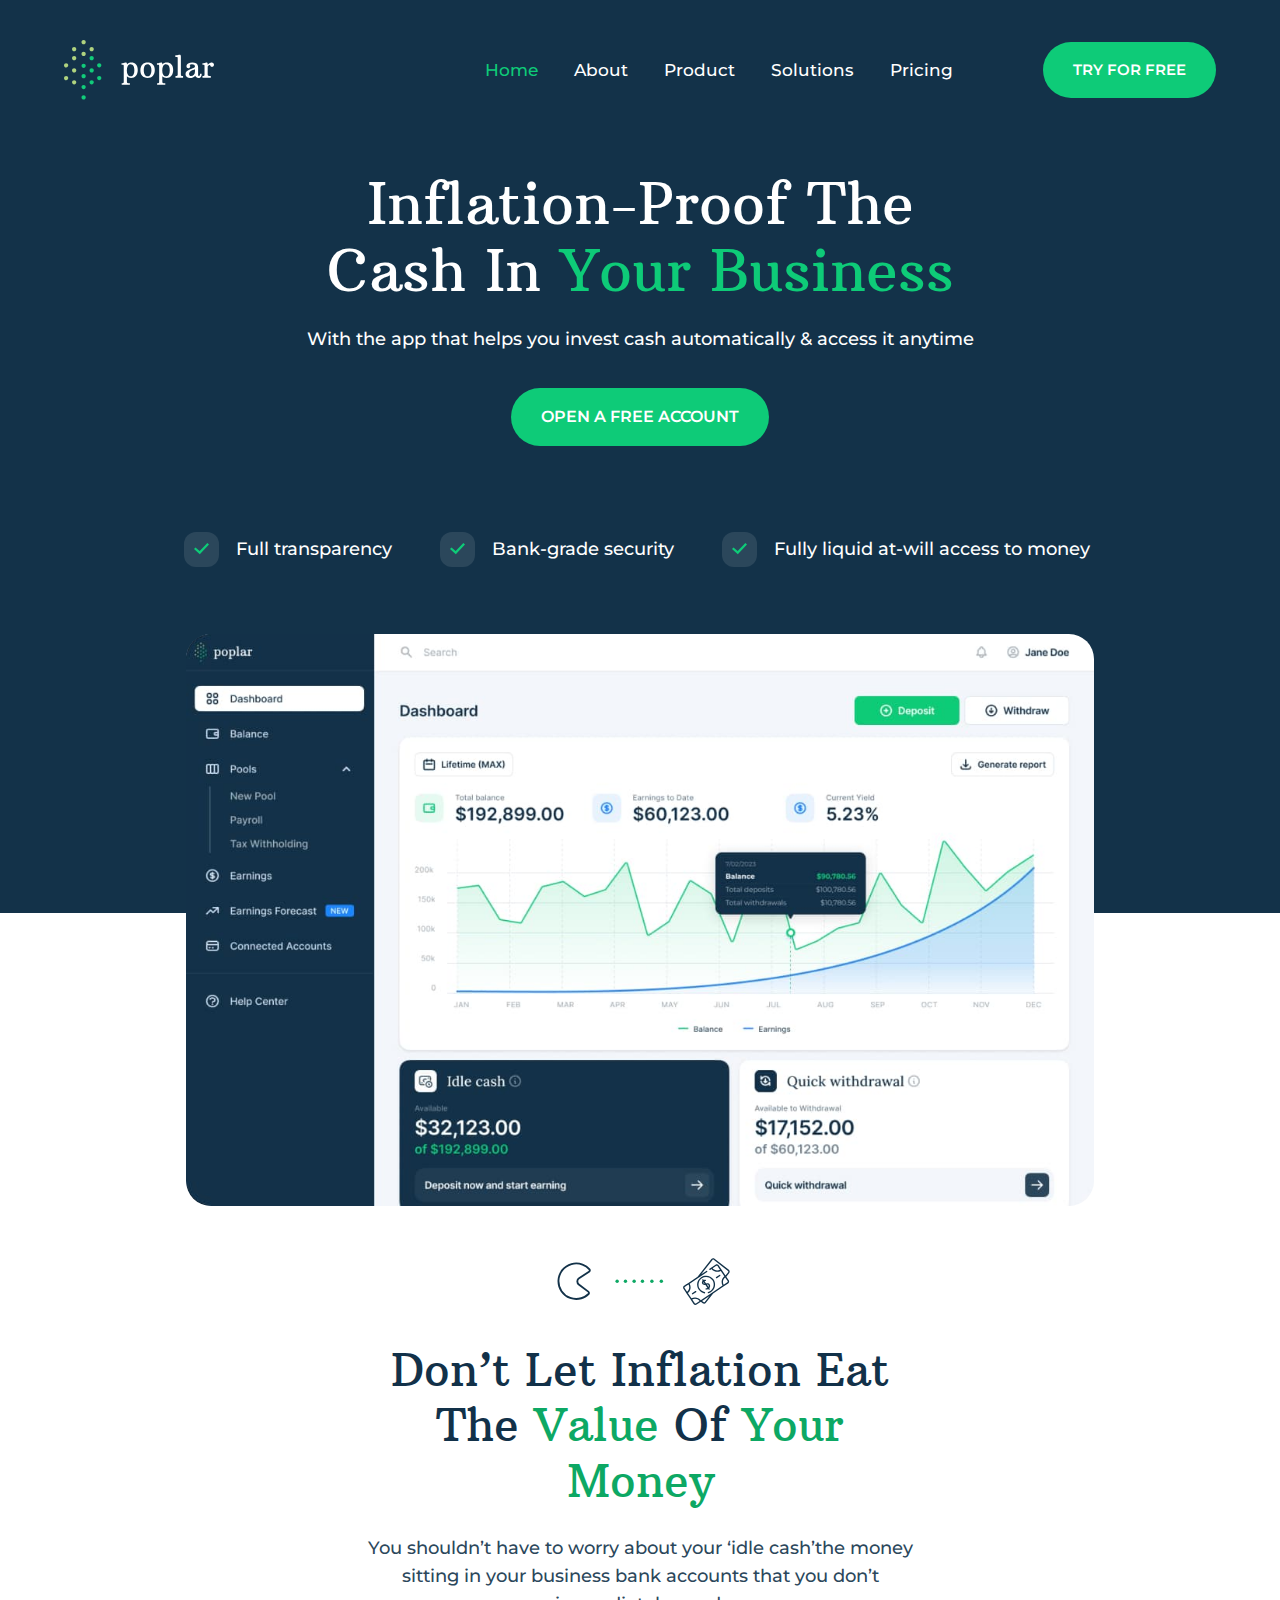
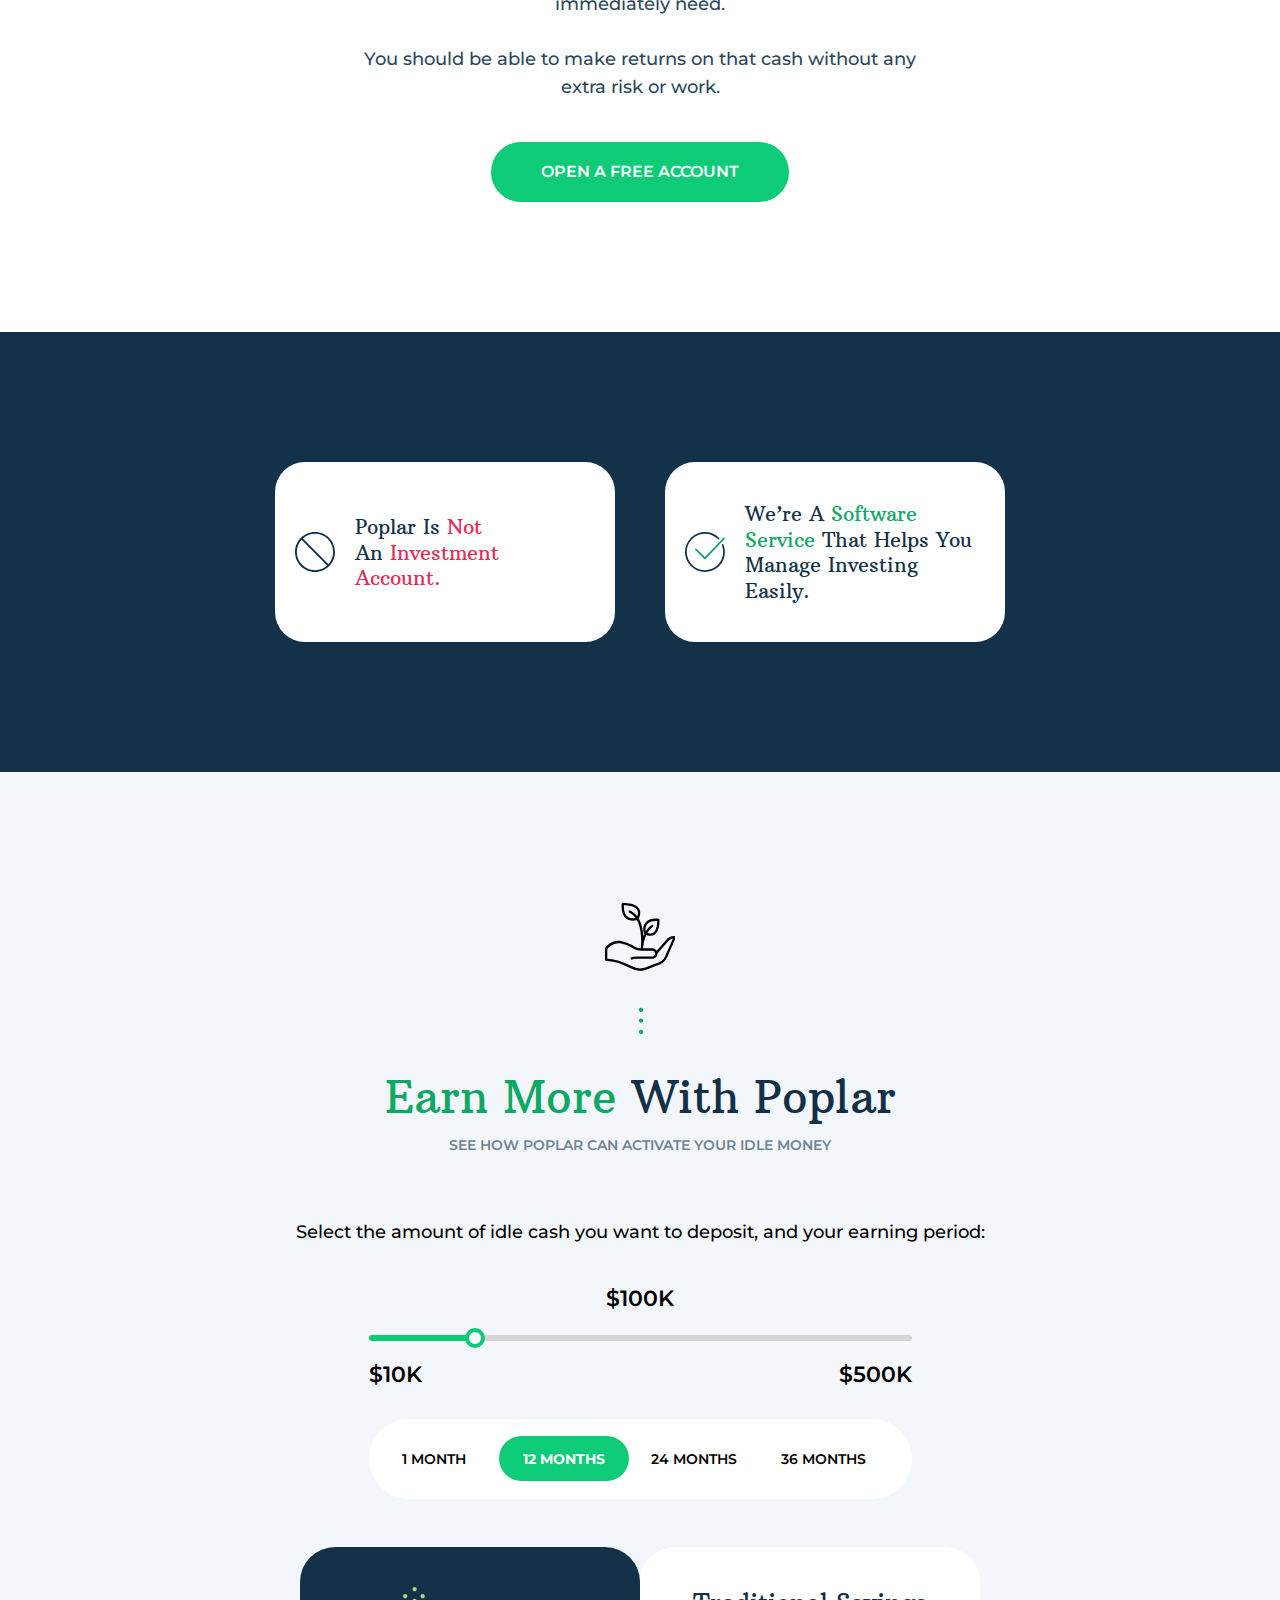
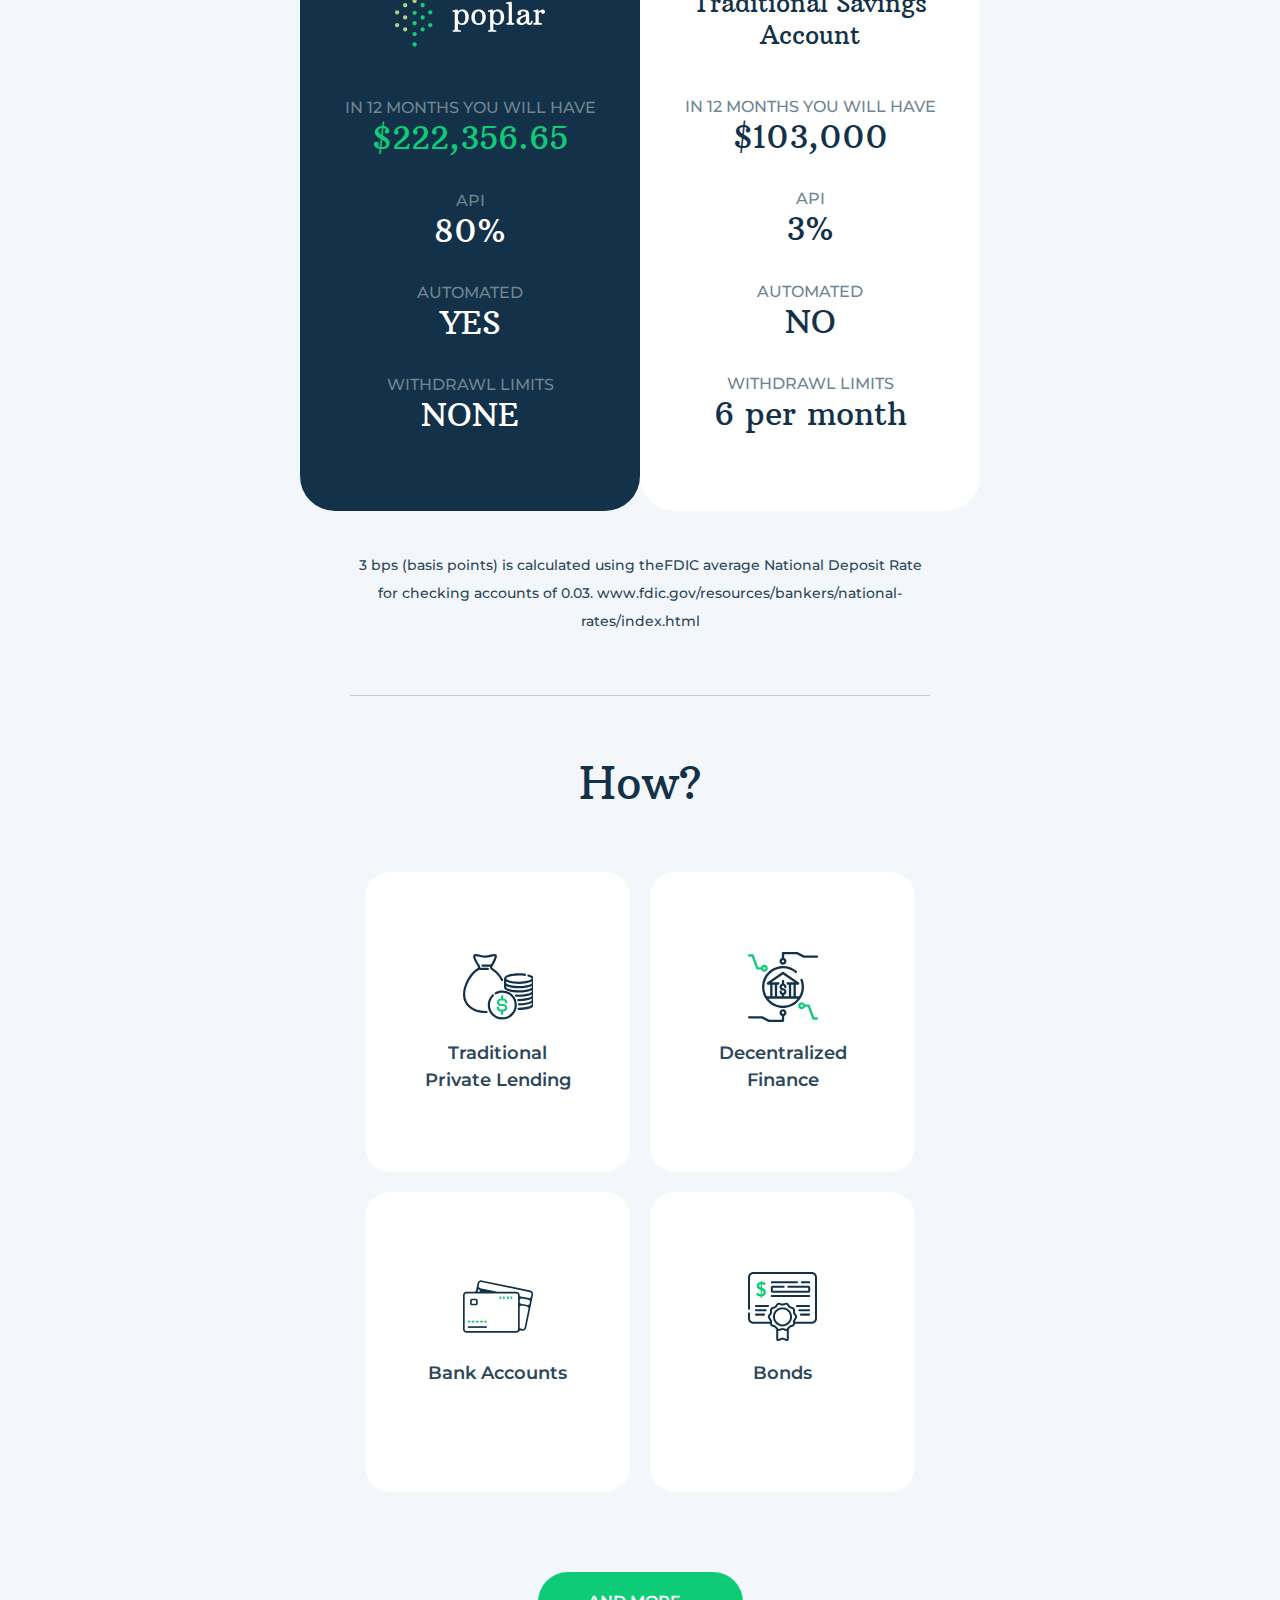
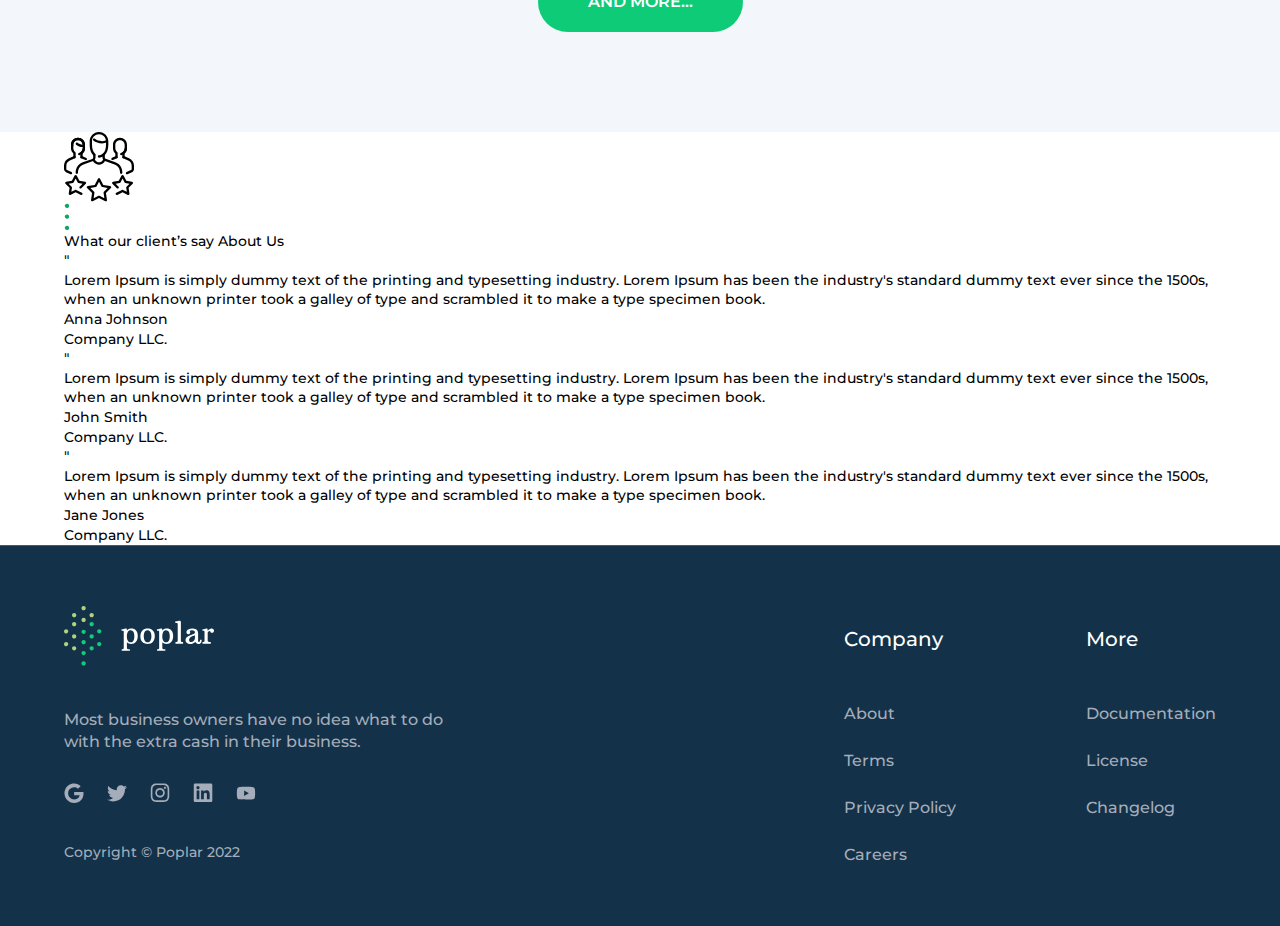
==== commit ef4dc249: "added section reviews" ====
--- a/index.html
+++ b/index.html
@@ -182,7 +182,7 @@
                 </div>
 
                 <!-- Deposit Carousel -->
-                <div class="carousel__wrapper">
+                <div class="carousel__wrapper carousel-js">
                   <ul class="carousel__slider" draggable="false">
                     <li>
                       <button
@@ -355,6 +355,70 @@
             <button class="btn earn-how__button">And More...</button>
           </article>
         </section>
+
+        <!-- Reviews -->
+        <section class="reviews">
+          <article class="reviews__inner container">
+            <div class="reviews__icon-wrapper">
+              <svg width="70" height="70" class="review__icon-top">
+                <use href="./images/sprite.svg#clients"></use>
+              </svg>
+              <svg width="5" height="30" class="review__icon-bottom">
+                <use href="./images/sprite.svg#product-eye-more"></use>
+              </svg>
+            </div>
+            <h2 class="reviews__title">
+              What our <span>client’s</span> say About Us
+            </h2>
+            <ul class="reviews__list">
+              <li class="reviews__item">
+                <p class="reviews__item-qoutes">"</p>
+                <p class="reviews__item-text">
+                  Lorem Ipsum is simply dummy text of the printing and
+                  typesetting industry. Lorem Ipsum has been the industry's
+                  standard dummy text ever since the 1500s, when an unknown
+                  printer took a galley of type and scrambled it to make a type
+                  specimen book.
+                </p>
+                <div class="reviews__item-client">
+                  <img src="" alt="" class="item-client__avatar" />
+                  <h3 class="item-client__name">Anna Johnson</h3>
+                  <h4 class="item-client__company">Company LLC.</h4>
+                </div>
+              </li>
+              <li class="reviews__item">
+                <p class="reviews__item-qoutes">"</p>
+                <p class="reviews__item-text">
+                  Lorem Ipsum is simply dummy text of the printing and
+                  typesetting industry. Lorem Ipsum has been the industry's
+                  standard dummy text ever since the 1500s, when an unknown
+                  printer took a galley of type and scrambled it to make a type
+                  specimen book.
+                </p>
+                <div class="reviews__item-client">
+                  <img src="" alt="" class="item-client__avatar" />
+                  <h3 class="item-client__name">John Smith</h3>
+                  <h4 class="item-client__company">Company LLC.</h4>
+                </div>
+              </li>
+              <li class="reviews__item">
+                <p class="reviews__item-qoutes">"</p>
+                <p class="reviews__item-text">
+                  Lorem Ipsum is simply dummy text of the printing and
+                  typesetting industry. Lorem Ipsum has been the industry's
+                  standard dummy text ever since the 1500s, when an unknown
+                  printer took a galley of type and scrambled it to make a type
+                  specimen book.
+                </p>
+                <div class="reviews__item-client">
+                  <img src="" alt="" class="item-client__avatar" />
+                  <h3 class="item-client__name">Jane Jones</h3>
+                  <h4 class="item-client__company">Company LLC.</h4>
+                </div>
+              </li>
+            </ul>
+          </article>
+        </section>
       </main>
 
       <!-- ========================= Footer ========================== -->
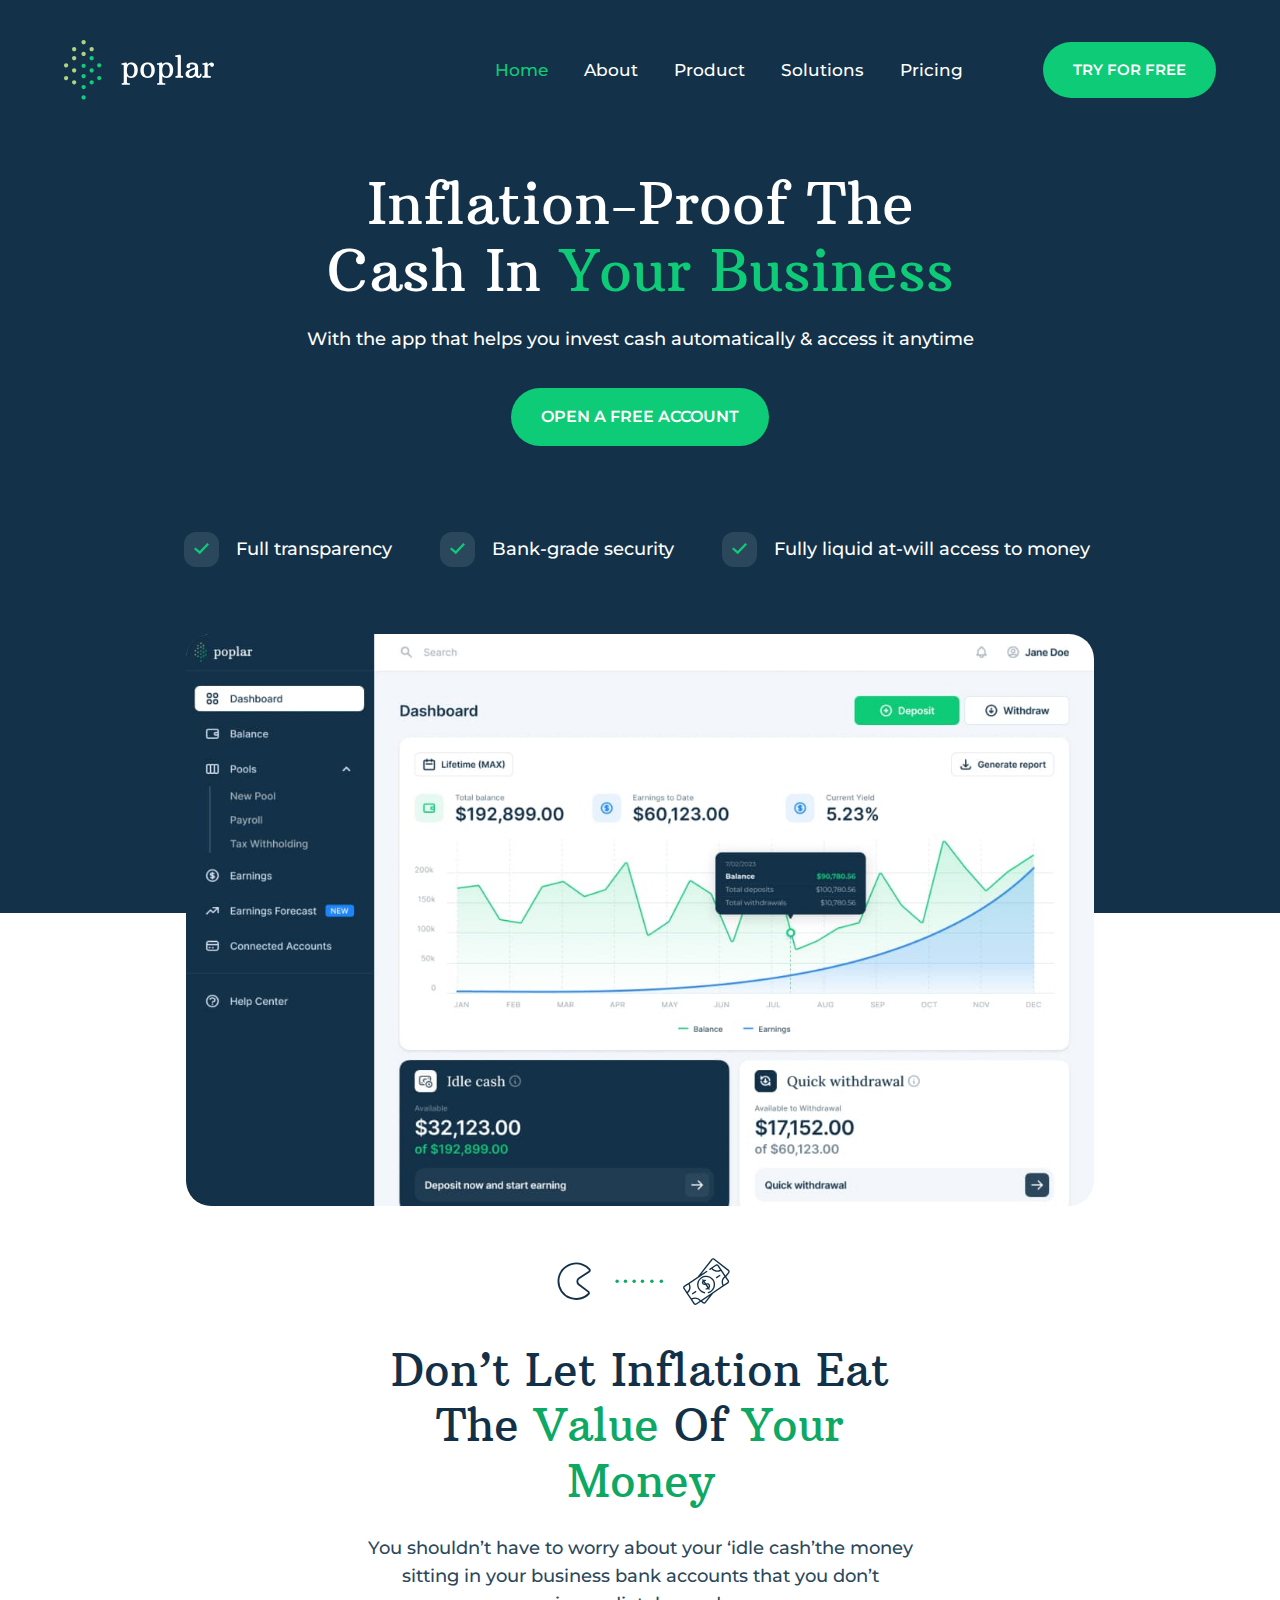
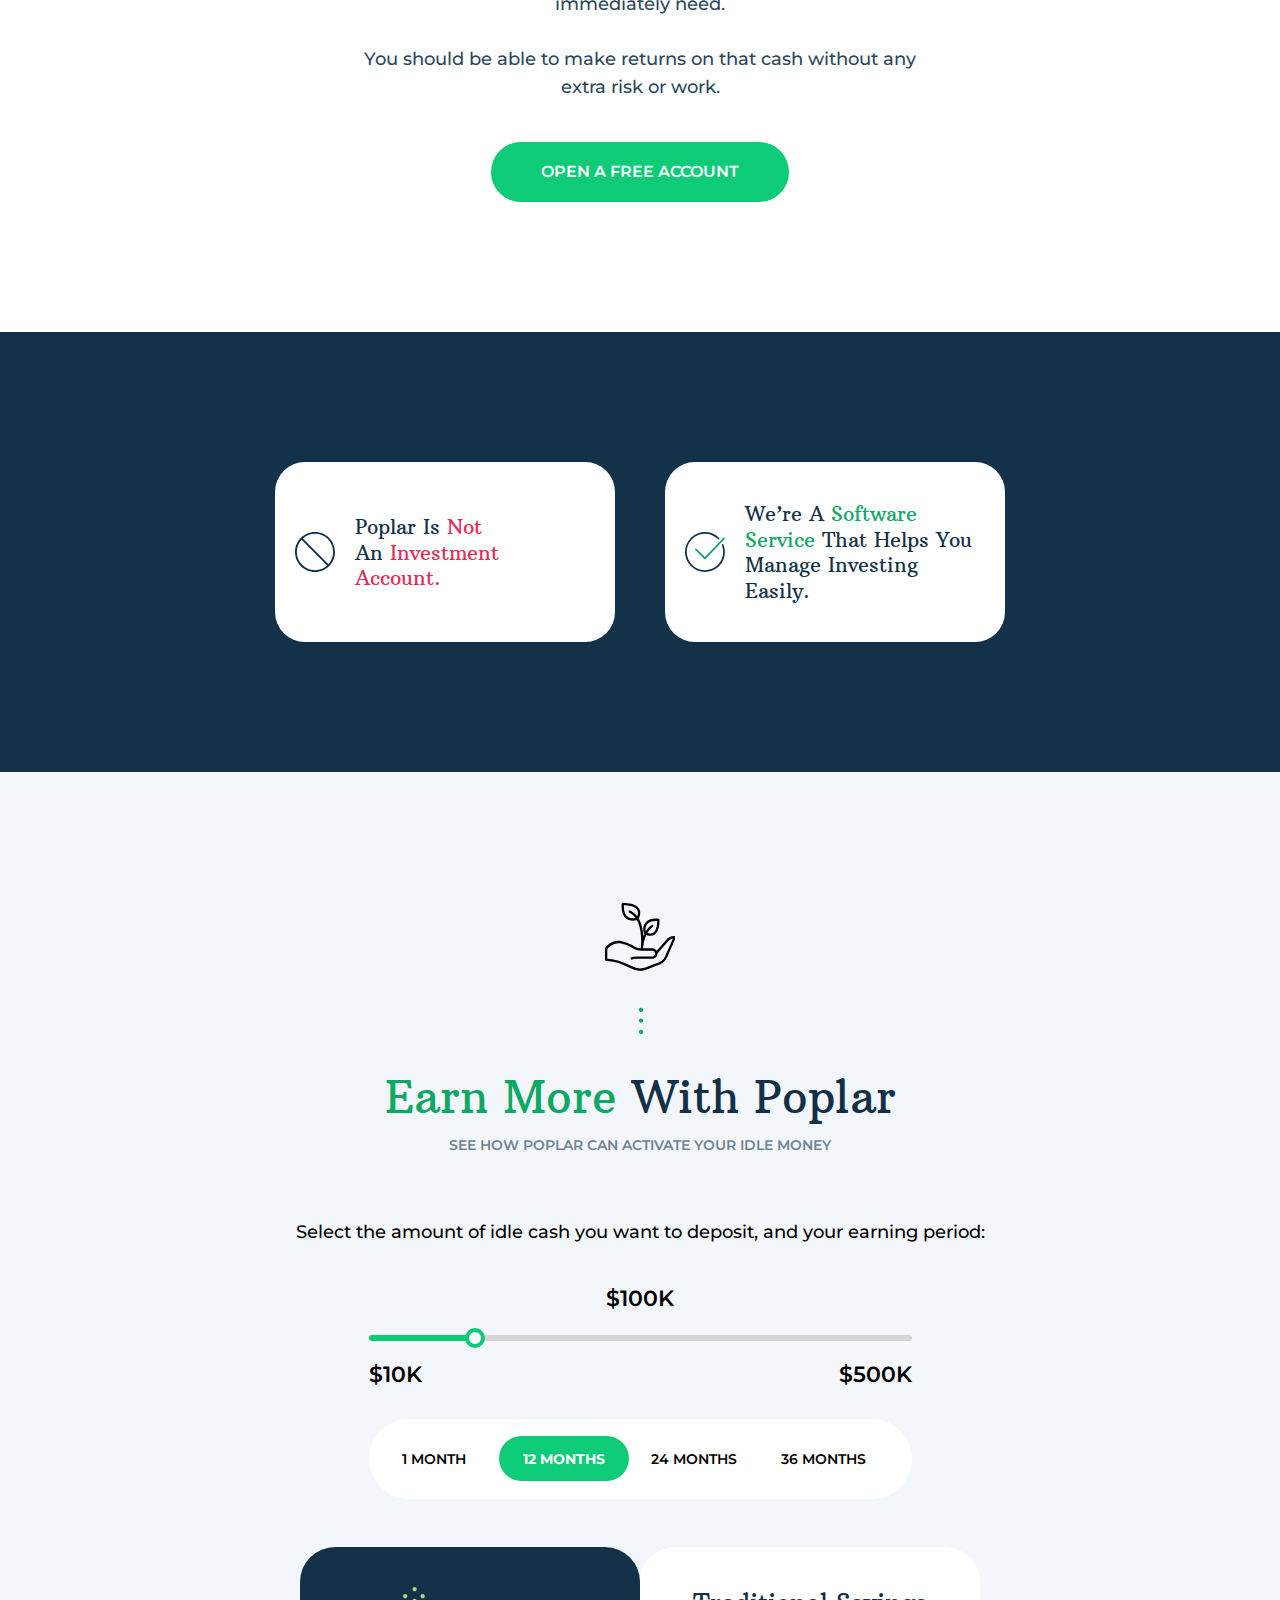
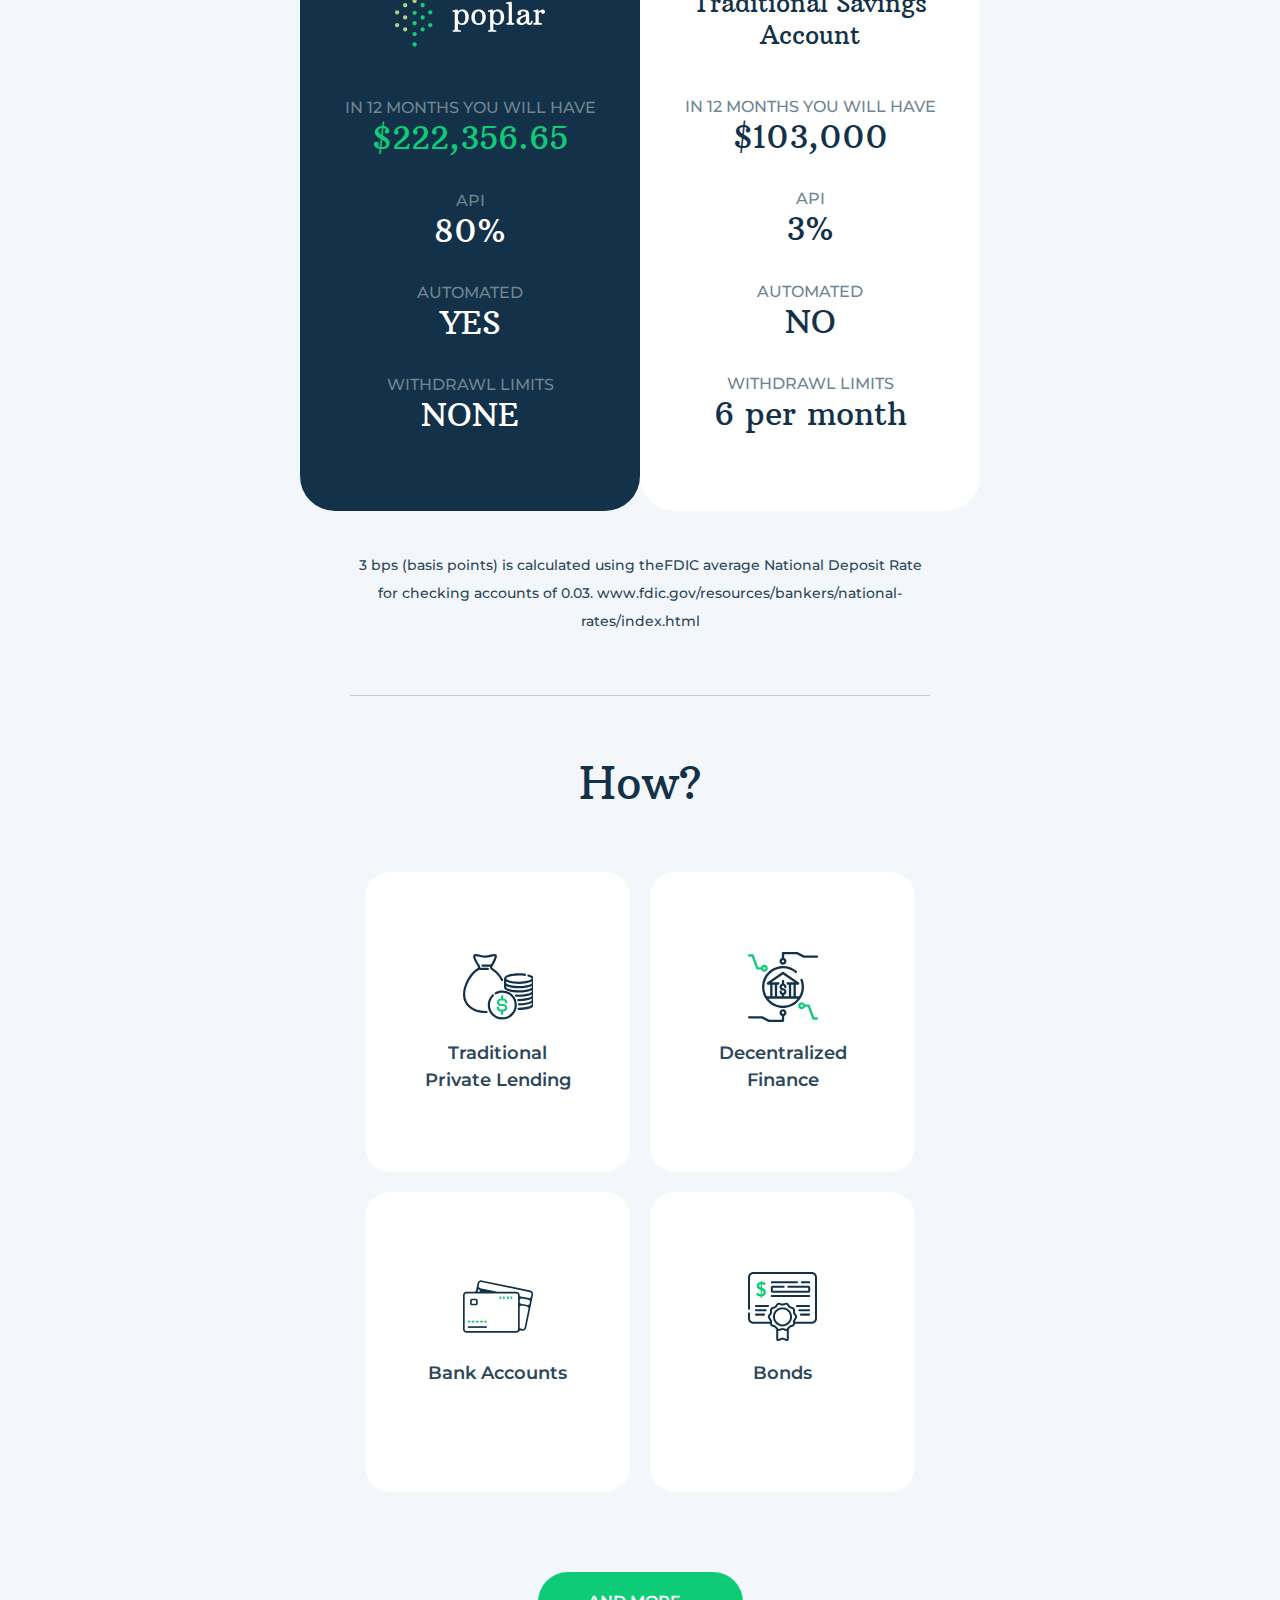
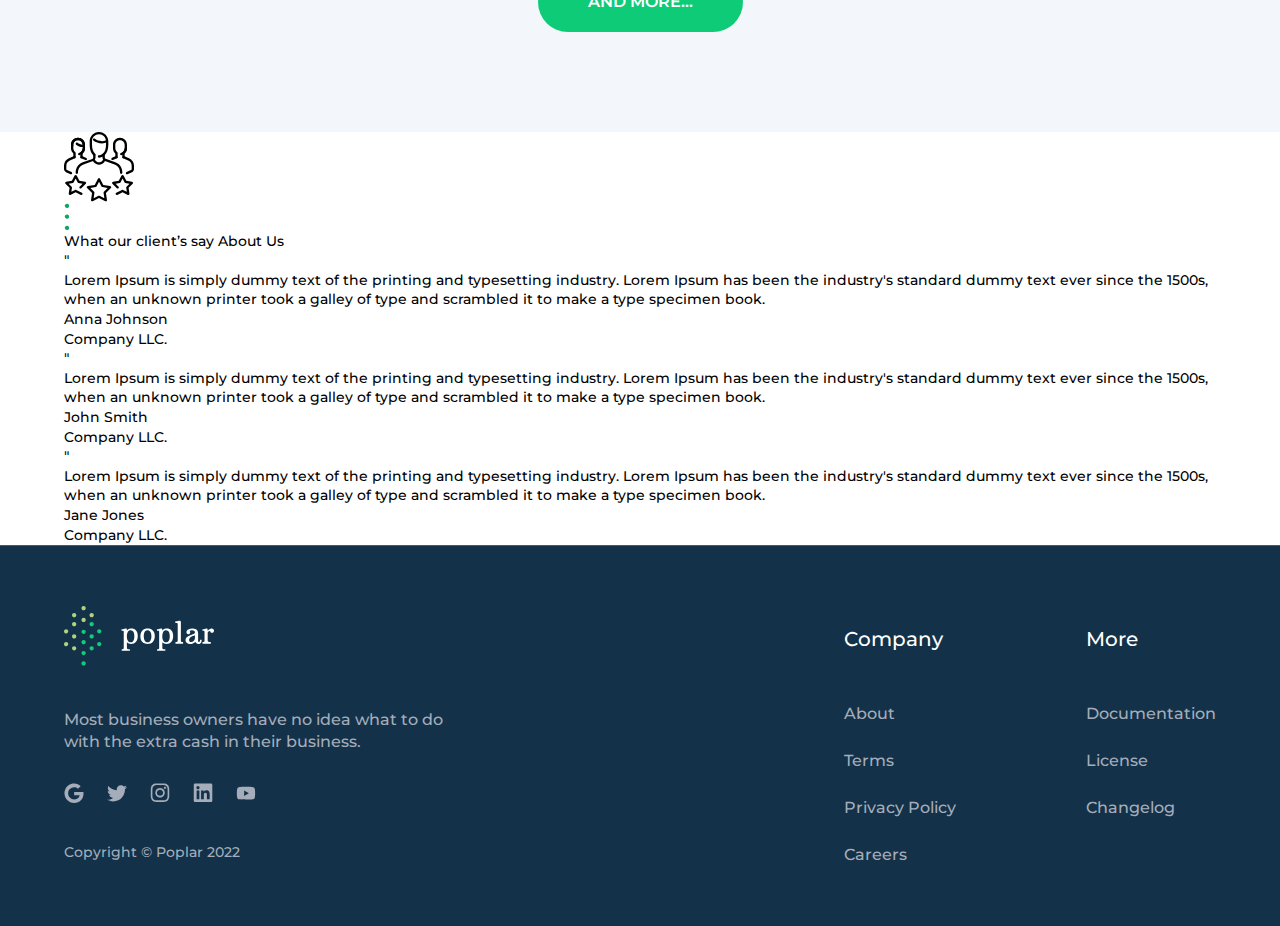
==== commit 3c1fd47c: "added normalize" ====
--- a/index.html
+++ b/index.html
@@ -15,6 +15,13 @@
     <link
       href="https://fonts.googleapis.com/css2?family=Arbutus+Slab&family=Montserrat:ital,wght@0,400;0,500;0,600;0,700;1,400&display=swap"
       rel="stylesheet"
+    />
+    <link
+      rel="stylesheet"
+      href="https://cdnjs.cloudflare.com/ajax/libs/normalize/8.0.1/normalize.min.css"
+      integrity="sha512-NhSC1YmyruXifcj/KFRWoC561YpHpc5Jtzgvbuzx5VozKpWvQ+4nXhPdFgmx8xqexRcpAglTj9sIBWINXa8x5w=="
+      crossorigin="anonymous"
+      referrerpolicy="no-referrer"
     />
     <link rel="stylesheet" href="./css/main.min.css" />
   </head>
--- a/css/main.min.css
+++ b/css/main.min.css
@@ -1,8 +1,8 @@
-*{padding:0px;margin:0px;border:none}*,*::before,*::after{-webkit-box-sizing:border-box;box-sizing:border-box}:focus,:active{outline:none}a:focus,a:active{outline:none}a,a:link,a:visited{color:inherit;text-decoration:none;display:inline-block}a:hover{color:inherit;text-decoration:none}aside,nav,footer,header,section,main{display:block}h1,h2,h3,h4,h5,h6,p{font-size:inherit;font-weight:inherit}ul,ul li{list-style:none}img{vertical-align:top}img,svg{display:block;max-width:100%;height:auto}input,textarea,button,select{font-family:inherit;font-size:inherit;color:inherit;background-color:rgba(0,0,0,0)}input::-ms-clear{display:none}button,input[type=submit]{display:inline-block;-webkit-box-shadow:none;box-shadow:none;background-color:rgba(0,0,0,0);background:none}input:focus,input:active,button:focus,button:active{outline:none}button::-moz-focus-inner{padding:0;border:0}label{cursor:pointer}legend{display:block}html,body{font-family:var(--font-montserrat);font-size:14px;font-style:normal;font-weight:500;line-height:1.4;height:100%}.page__wrapper{display:-webkit-box;display:-ms-flexbox;display:flex;-webkit-box-orient:vertical;-webkit-box-direction:normal;-ms-flex-direction:column;flex-direction:column;min-height:100%}.main{-webkit-box-flex:1;-ms-flex-positive:1;flex-grow:1}.container{max-width:100vw;padding:0 5%;margin:0 auto}@media screen and (min-width: 1366px){.container{max-width:1220px;padding:0 10px}}:root{--font-arbutus: "Arbutus Slab", serif;--font-montserrat: "Montserrat", sans-serif;--titles-color: #123149;--light: #ffffff;--light-gray: #a5adba;--dark-gray: #708492;--dark-lighter: #2b475b;--green-darker: #0da864;--dark-blue-90: #2b475b;--red: #e52a57;--accent: #0ecb78;--dark-blue: #133249;--dark-blue-80: #1f3c52;--light-blue: #f3f6fa}.visually--hidden{visibility:hidden;height:0}.header__logo{width:100px}@media screen and (min-width: 767px){.header__logo{width:130px}}@media screen and (min-width: 1023px){.header__logo{width:150px}}.footer__logo{width:150px;margin-top:78px}@media screen and (min-width: 768px){.footer__logo{margin-top:0}}.btn{display:-webkit-box;display:-ms-flexbox;display:flex;-webkit-box-pack:center;-ms-flex-pack:center;justify-content:center;-webkit-box-align:center;-ms-flex-align:center;align-items:center;font-weight:600;line-height:2;text-transform:uppercase;padding:15px 30px;color:var(--light);background-color:var(--accent);border-radius:60px;cursor:pointer;-webkit-transition:background-color 250ms cubic-bezier(0.4, 0, 0.2, 1);transition:background-color 250ms cubic-bezier(0.4, 0, 0.2, 1)}@media screen and (min-width: 768px){.btn{font-size:16px;line-height:1.75;padding:16px 50px}}.btn:hover,.btn:focus{background-color:var(--green-darker)}.btn:active{-webkit-transform:scale(0.95);transform:scale(0.95)}.header__nav{display:-webkit-box;display:-ms-flexbox;display:flex;-webkit-box-pack:justify;-ms-flex-pack:justify;justify-content:space-between;-webkit-box-align:center;-ms-flex-align:center;align-items:center}@media screen and (max-width: 767px){.header__nav-menu{position:fixed;left:-100%;top:100px;z-index:5;display:-webkit-box;display:-ms-flexbox;display:flex;-webkit-box-orient:vertical;-webkit-box-direction:normal;-ms-flex-direction:column;flex-direction:column;-webkit-box-align:center;-ms-flex-align:center;align-items:center;gap:60px;width:100%;height:100vh;padding-top:50px;background-color:var(--light);-webkit-transition:.3s;transition:.3s}.header__nav-menu.is-open{left:0}}@media screen and (min-width: 768px){.header__nav-menu{display:-webkit-box;display:-ms-flexbox;display:flex;-webkit-box-pack:justify;-ms-flex-pack:justify;justify-content:space-between;-webkit-box-align:center;-ms-flex-align:center;align-items:center;gap:30px}}@media screen and (min-width: 1024px){.header__nav-menu{display:-webkit-box;display:-ms-flexbox;display:flex;-webkit-box-pack:justify;-ms-flex-pack:justify;justify-content:space-between;-webkit-box-align:center;-ms-flex-align:center;align-items:center;gap:90px}}@media screen and (min-width: 1366px){.header__nav-menu{display:-webkit-box;display:-ms-flexbox;display:flex;-webkit-box-pack:justify;-ms-flex-pack:justify;justify-content:space-between;-webkit-box-align:center;-ms-flex-align:center;align-items:center;gap:180px}}.header__nav-list{display:-webkit-box;display:-ms-flexbox;display:flex;gap:36px}@media screen and (max-width: 767px){.header__nav-list{-webkit-box-orient:vertical;-webkit-box-direction:normal;-ms-flex-direction:column;flex-direction:column;-webkit-box-pack:start;-ms-flex-pack:start;justify-content:flex-start;-webkit-box-align:center;-ms-flex-align:center;align-items:center;gap:40px}}@media screen and (max-width: 1023px){.header__nav-list{gap:20px}}.header__nav-item{font-size:calc(
+*{padding:0px;margin:0px;border:none}*,*::before,*::after{-webkit-box-sizing:border-box;box-sizing:border-box}:focus,:active{outline:none}a:focus,a:active{outline:none}a,a:link,a:visited{color:inherit;text-decoration:none;display:inline-block}a:hover{color:inherit;text-decoration:none}aside,nav,footer,header,section,main{display:block}h1,h2,h3,h4,h5,h6,p{font-size:inherit;font-weight:inherit}ul,ul li{list-style:none}img{vertical-align:top}img,svg{display:block;max-width:100%;height:auto}input,textarea,button,select{font-family:inherit;font-size:inherit;color:inherit;background-color:rgba(0,0,0,0)}input::-ms-clear{display:none}button,input[type=submit]{display:inline-block;-webkit-box-shadow:none;box-shadow:none;background-color:rgba(0,0,0,0);background:none}input:focus,input:active,button:focus,button:active{outline:none}button::-moz-focus-inner{padding:0;border:0}label{cursor:pointer}legend{display:block}html,body{font-family:var(--font-montserrat);font-size:14px;font-style:normal;font-weight:500;line-height:1.4;height:100%}.page__wrapper{display:-webkit-box;display:-ms-flexbox;display:flex;-webkit-box-orient:vertical;-webkit-box-direction:normal;-ms-flex-direction:column;flex-direction:column;min-height:100%}.main{-webkit-box-flex:1;-ms-flex-positive:1;flex-grow:1}.container{max-width:100vw;padding:0 5%;margin:0 auto}@media screen and (min-width: 1366px){.container{max-width:1220px;padding:0 10px}}:root{--font-arbutus: "Arbutus Slab", serif;--font-montserrat: "Montserrat", sans-serif;--titles-color: #123149;--light: #ffffff;--light-gray: #a5adba;--dark-gray: #708492;--dark-lighter: #2b475b;--green-darker: #0da864;--dark-blue-90: #2b475b;--red: #e52a57;--accent: #0ecb78;--dark-blue: #133249;--dark-blue-80: #1f3c52;--light-blue: #f3f6fa}.visually--hidden{visibility:hidden;height:0}.header__logo{width:100px}@media screen and (min-width: 767px){.header__logo{width:130px}}@media screen and (min-width: 1023px){.header__logo{width:150px}}.footer__logo{width:150px;margin-top:78px}@media screen and (min-width: 768px){.footer__logo{margin-top:0}}.btn{display:-webkit-box;display:-ms-flexbox;display:flex;-webkit-box-pack:center;-ms-flex-pack:center;justify-content:center;-webkit-box-align:center;-ms-flex-align:center;align-items:center;font-weight:600;line-height:2;text-transform:uppercase;padding:15px 30px;color:var(--light);background-color:var(--accent);border-radius:60px;cursor:pointer;-webkit-transition:background-color 250ms cubic-bezier(0.4, 0, 0.2, 1);transition:background-color 250ms cubic-bezier(0.4, 0, 0.2, 1)}@media screen and (min-width: 768px){.btn{font-size:16px;line-height:1.75;padding:16px 50px}}.btn:hover,.btn:focus{background-color:var(--green-darker)}.btn:active{-webkit-transform:scale(0.95);transform:scale(0.95)}.header__nav{display:-webkit-box;display:-ms-flexbox;display:flex;-webkit-box-pack:justify;-ms-flex-pack:justify;justify-content:space-between;-webkit-box-align:center;-ms-flex-align:center;align-items:center}@media screen and (max-width: 767.8px){.header__nav-menu{position:fixed;left:-100%;top:100px;z-index:5;display:-webkit-box;display:-ms-flexbox;display:flex;-webkit-box-orient:vertical;-webkit-box-direction:normal;-ms-flex-direction:column;flex-direction:column;-webkit-box-align:center;-ms-flex-align:center;align-items:center;gap:60px;width:100%;height:100vh;padding-top:50px;background-color:var(--light);-webkit-transition:.3s;transition:.3s}.header__nav-menu.is-open{left:0}}@media screen and (min-width: 768px){.header__nav-menu{display:-webkit-box;display:-ms-flexbox;display:flex;-webkit-box-pack:justify;-ms-flex-pack:justify;justify-content:space-between;-webkit-box-align:center;-ms-flex-align:center;align-items:center;gap:30px}}@media screen and (min-width: 1024px){.header__nav-menu{display:-webkit-box;display:-ms-flexbox;display:flex;-webkit-box-pack:justify;-ms-flex-pack:justify;justify-content:space-between;-webkit-box-align:center;-ms-flex-align:center;align-items:center;gap:80px}}@media screen and (min-width: 1366px){.header__nav-menu{display:-webkit-box;display:-ms-flexbox;display:flex;-webkit-box-pack:justify;-ms-flex-pack:justify;justify-content:space-between;-webkit-box-align:center;-ms-flex-align:center;align-items:center;gap:180px}}.header__nav-list{display:-webkit-box;display:-ms-flexbox;display:flex;gap:36px}@media screen and (max-width: 767px){.header__nav-list{-webkit-box-orient:vertical;-webkit-box-direction:normal;-ms-flex-direction:column;flex-direction:column;-webkit-box-pack:start;-ms-flex-pack:start;justify-content:flex-start;-webkit-box-align:center;-ms-flex-align:center;align-items:center;gap:40px}}@media screen and (max-width: 1023px){.header__nav-list{gap:20px}}.header__nav-item{font-size:calc(
     12px + 6 * ((100vw - 320px) / 1120)
   );line-height:1.55;text-transform:capitalize;color:var(--light)}.header__nav-item:hover,.header__nav-item:focus{color:var(--green-darker)}.header__nav-item.active{color:var(--accent)}@media screen and (max-width: 767px){.header__nav-item{font-size:20px;color:var(--dark-blue);-webkit-transition:.3s;transition:.3s}.header__nav-item.active{color:var(--dark-blue)}}.header__button{font-size:calc(
     8px + 8 * ((100vw - 320px) / 1120)
-  )}@media screen and (max-width: 767px){.header__button{font-size:16px;font-weight:600;line-height:1.75}}@media screen and (min-width: 768px){.header__button{padding:15px 30px}}.burger-menu{display:none;width:40px;height:40px;border:3px solid #637b8b;border-radius:50%;cursor:pointer}@media screen and (max-width: 767px){.burger-menu{display:-webkit-box;display:-ms-flexbox;display:flex;-webkit-box-orient:vertical;-webkit-box-direction:normal;-ms-flex-direction:column;flex-direction:column;-webkit-box-pack:center;-ms-flex-pack:center;justify-content:center;-webkit-box-align:center;-ms-flex-align:center;align-items:center;gap:4px}}.burger-menu.is-open .bar:nth-child(2){opacity:0}.burger-menu.is-open .bar:nth-child(1){-webkit-transform:translateY(6px) rotate(45deg);transform:translateY(6px) rotate(45deg)}.burger-menu.is-open .bar:nth-child(3){-webkit-transform:translateY(-6px) rotate(-45deg);transform:translateY(-6px) rotate(-45deg)}.bar{display:block;width:20px;height:2px;-webkit-transition:all .3s ease-in-out;transition:all .3s ease-in-out;background-color:var(--light)}.deposit__slider{position:relative;width:280px;margin-top:60px;margin-left:auto;margin-right:auto}@media screen and (min-width: 768px){.deposit__slider{width:543px;margin-top:88px}}input[type=range]{position:relative;-webkit-appearance:none;-moz-appearance:none;display:block;width:280px;height:6px;background-color:#d0dbe2;border-radius:8px;outline:none}@media screen and (min-width: 768px){input[type=range]{width:543px;margin-top:80px}}input[type=range]::-webkit-slider-runnable-track{-webkit-appearance:none;height:8px}input[type=range]::-moz-track{-moz-appearance:none;height:8px}input[type=range]::-ms-track{appearance:none;height:8px}input[type=range]::-webkit-slider-thumb{-webkit-appearance:none;appearance:none;height:20px;width:20px;margin-top:-6px;border:4.5px solid var(--accent);background-color:var(--light);border-radius:50%;cursor:pointer}input[type=range]::-moz-range-thumb{-moz-appearance:none;appearance:none;height:20px;width:20px;margin-top:-7px;border:4.5px solid var(--accent);background-color:var(--light);border-radius:50%;cursor:pointer}input[type=range]::-ms-thumb{appearance:none;height:20px;width:20px;margin-top:-7px;border:4.5px solid var(--accent);background-color:var(--light);border-radius:50%;cursor:pointer}input[type=range]:active::-webkit-slider-thumb{background-color:#fff;border:3px solid var(--accent)}.slider__value{position:absolute;left:50%;top:-40px;-webkit-transform:translateX(-50%);transform:translateX(-50%);font-weight:600;line-height:2;text-transform:uppercase}@media screen and (min-width: 768px){.slider__value{top:-50px;font-size:22px;line-height:1.27}}.slider__range{display:-webkit-box;display:-ms-flexbox;display:flex;-webkit-box-pack:justify;-ms-flex-pack:justify;justify-content:space-between;margin-top:20px;font-weight:600;line-height:2;text-transform:uppercase}@media screen and (min-width: 768px){.slider__range{font-size:22px;line-height:1.27}}.carousel__wrapper{width:280px;height:80px;display:-webkit-box;display:-ms-flexbox;display:flex;-webkit-box-align:center;-ms-flex-align:center;align-items:center;margin-top:42px;margin-left:auto;margin-right:auto;border-radius:60px;background:var(--light);overflow:hidden}@media screen and (min-width: 768px){.carousel__wrapper{width:543px;margin-top:30px}}.carousel__wrapper .carousel__slider{white-space:nowrap}.carousel__slider{display:-webkit-box;display:-ms-flexbox;display:flex;-webkit-box-pack:center;-ms-flex-pack:center;justify-content:center;-webkit-box-align:center;-ms-flex-align:center;align-items:center}.carousel__item{width:115px;height:45px;font-weight:600;line-height:2;text-transform:uppercase;color:var(--lighter-gray);border-radius:60px;background:var(--light);cursor:pointer}.carousel__item:active{-webkit-transform:scale(0.95);transform:scale(0.95)}@media screen and (min-width: 768px){.carousel__item{width:130px}}.carousel__item.active-btn{font-weight:700;color:var(--light);background:var(--accent)}.header{width:100%;padding-top:40px;padding-bottom:40px;background-color:var(--dark-blue)}@media screen and (max-width: 767px){.header{height:100px;padding-top:30px}}.footer{width:100%;padding-bottom:60px;background-color:var(--dark-blue)}.footer__inner{padding-top:60px;border-top:1px solid #445d6d}@media screen and (min-width: 768px){.footer__inner{display:-webkit-box;display:-ms-flexbox;display:flex;-webkit-box-pack:justify;-ms-flex-pack:justify;justify-content:space-between;-webkit-box-align:end;-ms-flex-align:end;align-items:flex-end}}.footer__info{display:-webkit-box;display:-ms-flexbox;display:flex;-webkit-box-pack:justify;-ms-flex-pack:justify;justify-content:space-between}@media screen and (min-width: 768px){.footer__info{gap:130px;-webkit-box-ordinal-group:3;-ms-flex-order:2;order:2}}.footer__info-title{font-size:calc(
+  )}@media screen and (max-width: 767px){.header__button{font-size:16px;font-weight:600;line-height:1.75}}@media screen and (min-width: 768px){.header__button{padding:15px 30px}}.burger-menu{display:none;width:40px;height:40px;border:3px solid #637b8b;border-radius:50%;cursor:pointer}@media screen and (max-width: 767.8px){.burger-menu{display:-webkit-box;display:-ms-flexbox;display:flex;-webkit-box-orient:vertical;-webkit-box-direction:normal;-ms-flex-direction:column;flex-direction:column;-webkit-box-pack:center;-ms-flex-pack:center;justify-content:center;-webkit-box-align:center;-ms-flex-align:center;align-items:center;gap:4px}}.burger-menu.is-open .bar:nth-child(2){opacity:0}.burger-menu.is-open .bar:nth-child(1){-webkit-transform:translateY(6px) rotate(45deg);transform:translateY(6px) rotate(45deg)}.burger-menu.is-open .bar:nth-child(3){-webkit-transform:translateY(-6px) rotate(-45deg);transform:translateY(-6px) rotate(-45deg)}.bar{display:block;width:20px;height:2px;-webkit-transition:all .3s ease-in-out;transition:all .3s ease-in-out;background-color:var(--light)}.deposit__slider{position:relative;width:280px;margin-top:60px;margin-left:auto;margin-right:auto}@media screen and (min-width: 768px){.deposit__slider{width:543px;margin-top:88px}}input[type=range]{position:relative;-webkit-appearance:none;-moz-appearance:none;display:block;width:280px;height:6px;background-color:#d0dbe2;border-radius:8px;outline:none}@media screen and (min-width: 768px){input[type=range]{width:543px;margin-top:80px}}input[type=range]::-webkit-slider-runnable-track{-webkit-appearance:none;height:8px}input[type=range]::-moz-track{-moz-appearance:none;height:8px}input[type=range]::-ms-track{appearance:none;height:8px}input[type=range]::-webkit-slider-thumb{-webkit-appearance:none;appearance:none;height:20px;width:20px;margin-top:-6px;border:4.5px solid var(--accent);background-color:var(--light);border-radius:50%;cursor:pointer}input[type=range]::-moz-range-thumb{-moz-appearance:none;appearance:none;height:20px;width:20px;margin-top:-7px;border:4.5px solid var(--accent);background-color:var(--light);border-radius:50%;cursor:pointer}input[type=range]::-ms-thumb{appearance:none;height:20px;width:20px;margin-top:-7px;border:4.5px solid var(--accent);background-color:var(--light);border-radius:50%;cursor:pointer}input[type=range]:active::-webkit-slider-thumb{background-color:#fff;border:3px solid var(--accent)}.slider__value{position:absolute;left:50%;top:-40px;-webkit-transform:translateX(-50%);transform:translateX(-50%);font-weight:600;line-height:2;text-transform:uppercase}@media screen and (min-width: 768px){.slider__value{top:-50px;font-size:22px;line-height:1.27}}.slider__range{display:-webkit-box;display:-ms-flexbox;display:flex;-webkit-box-pack:justify;-ms-flex-pack:justify;justify-content:space-between;margin-top:20px;font-weight:600;line-height:2;text-transform:uppercase}@media screen and (min-width: 768px){.slider__range{font-size:22px;line-height:1.27}}.carousel__wrapper{width:280px;height:80px;display:-webkit-box;display:-ms-flexbox;display:flex;-webkit-box-align:center;-ms-flex-align:center;align-items:center;margin-top:42px;margin-left:auto;margin-right:auto;border-radius:60px;background:var(--light);overflow:hidden}@media screen and (min-width: 768px){.carousel__wrapper{width:543px;margin-top:30px}}.carousel__wrapper .carousel__slider{white-space:nowrap}.carousel__slider{display:-webkit-box;display:-ms-flexbox;display:flex;-webkit-box-pack:center;-ms-flex-pack:center;justify-content:center;-webkit-box-align:center;-ms-flex-align:center;align-items:center}.carousel__item{width:115px;height:45px;font-weight:600;line-height:2;text-transform:uppercase;color:var(--lighter-gray);border-radius:60px;background:var(--light);cursor:pointer}.carousel__item:active{-webkit-transform:scale(0.95);transform:scale(0.95)}@media screen and (min-width: 768px){.carousel__item{width:130px}}.carousel__item.active-btn{font-weight:700;color:var(--light);background:var(--accent)}.header{width:100%;padding-top:40px;padding-bottom:40px;background-color:var(--dark-blue)}@media screen and (max-width: 767px){.header{height:100px;padding-top:30px}}.footer{width:100%;padding-bottom:60px;background-color:var(--dark-blue)}.footer__inner{padding-top:60px;border-top:1px solid #445d6d}@media screen and (min-width: 768px){.footer__inner{display:-webkit-box;display:-ms-flexbox;display:flex;-webkit-box-pack:justify;-ms-flex-pack:justify;justify-content:space-between;-webkit-box-align:end;-ms-flex-align:end;align-items:flex-end}}.footer__info{display:-webkit-box;display:-ms-flexbox;display:flex;-webkit-box-pack:justify;-ms-flex-pack:justify;justify-content:space-between}@media screen and (min-width: 768px){.footer__info{gap:130px;-webkit-box-ordinal-group:3;-ms-flex-order:2;order:2}}.footer__info-title{font-size:calc(
     18px + 2 * ((100vw - 320px) / 1120)
   );color:var(--light)}.footer__info-list{display:-webkit-box;display:-ms-flexbox;display:flex;-webkit-box-orient:vertical;-webkit-box-direction:normal;-ms-flex-direction:column;flex-direction:column;gap:25px;margin-top:40px}@media screen and (min-width: 768px){.footer__info-list{gap:31px;margin-top:50px}}@media screen and (min-width: 1024px){.footer__info-list{gap:25px}}.footer__descr{display:-webkit-box;display:-ms-flexbox;display:flex;-webkit-box-orient:vertical;-webkit-box-direction:normal;-ms-flex-direction:column;flex-direction:column;-webkit-box-align:center;-ms-flex-align:center;align-items:center;text-align:center}@media screen and (min-width: 768px){.footer__descr{display:block;text-align:start}}.footer__info-item,.footer__descr-text{font-size:calc(
     14px + 2 * ((100vw - 320px) / 1120)
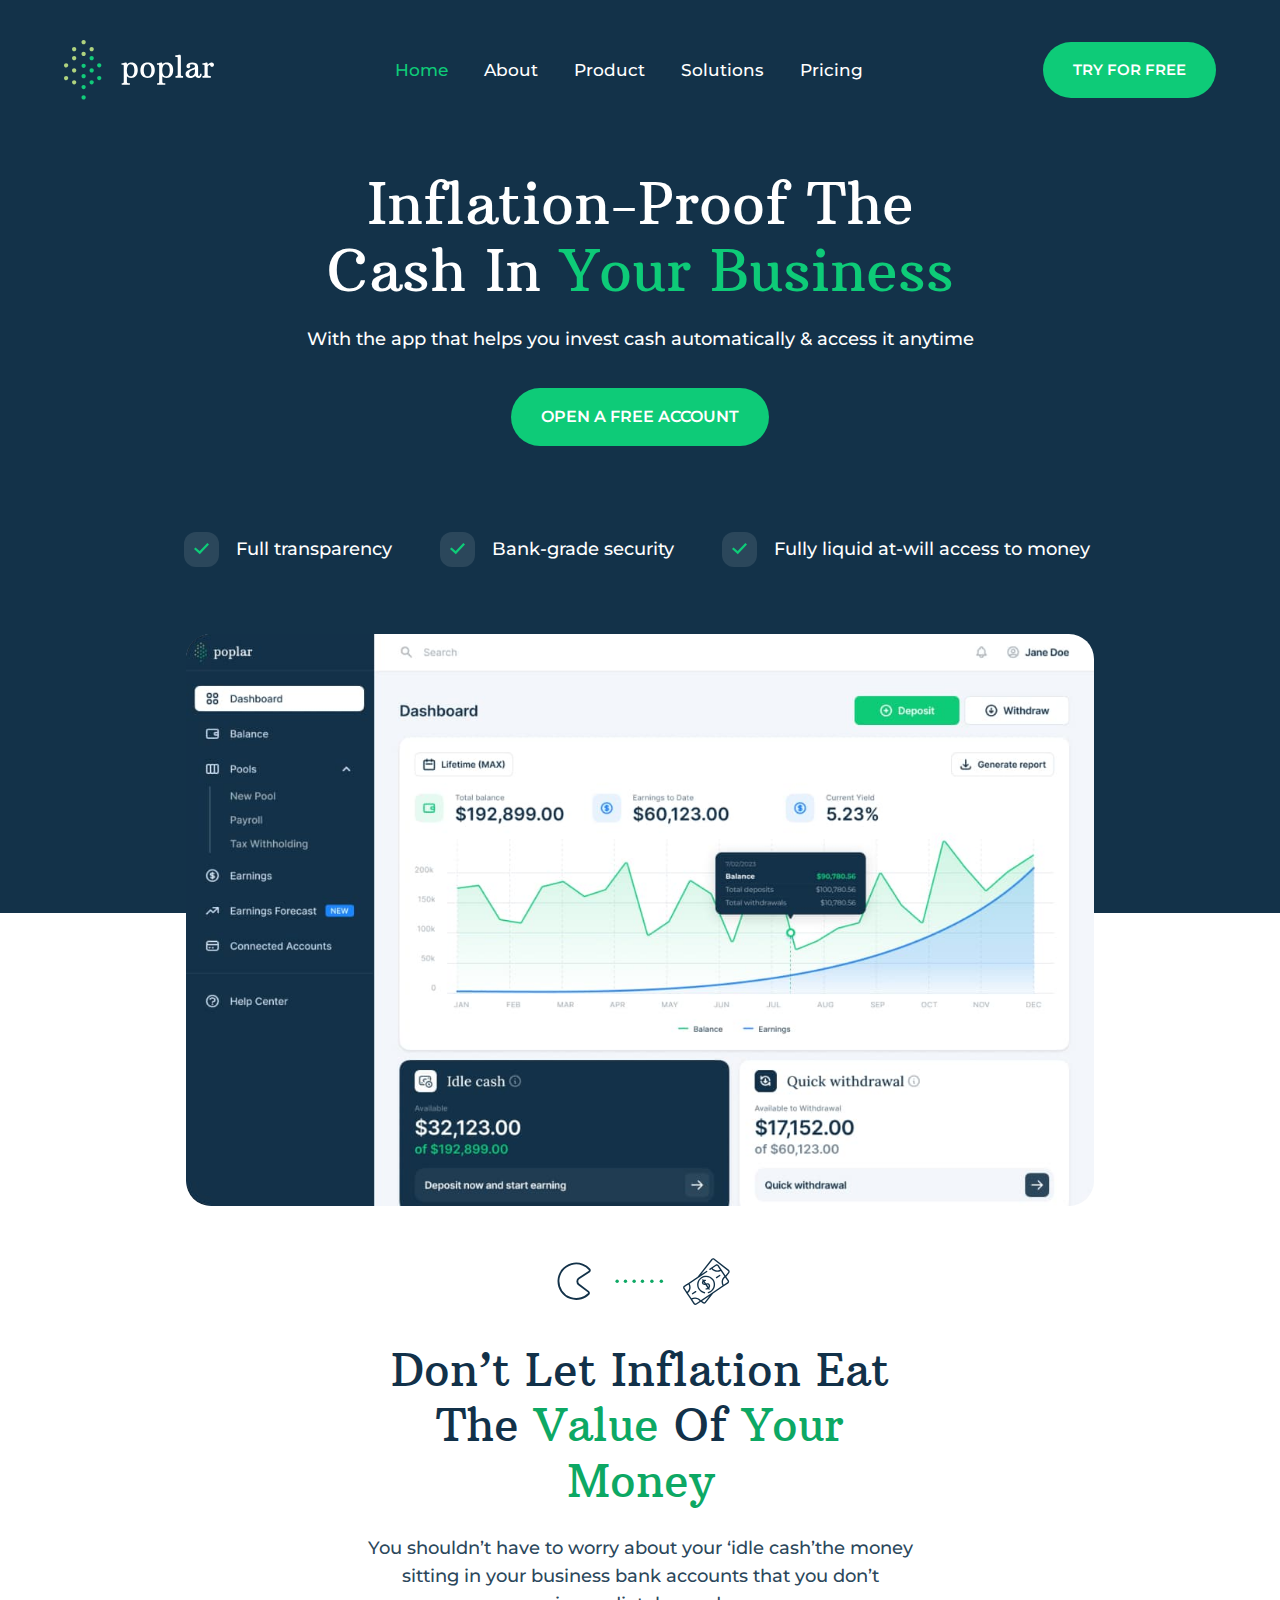
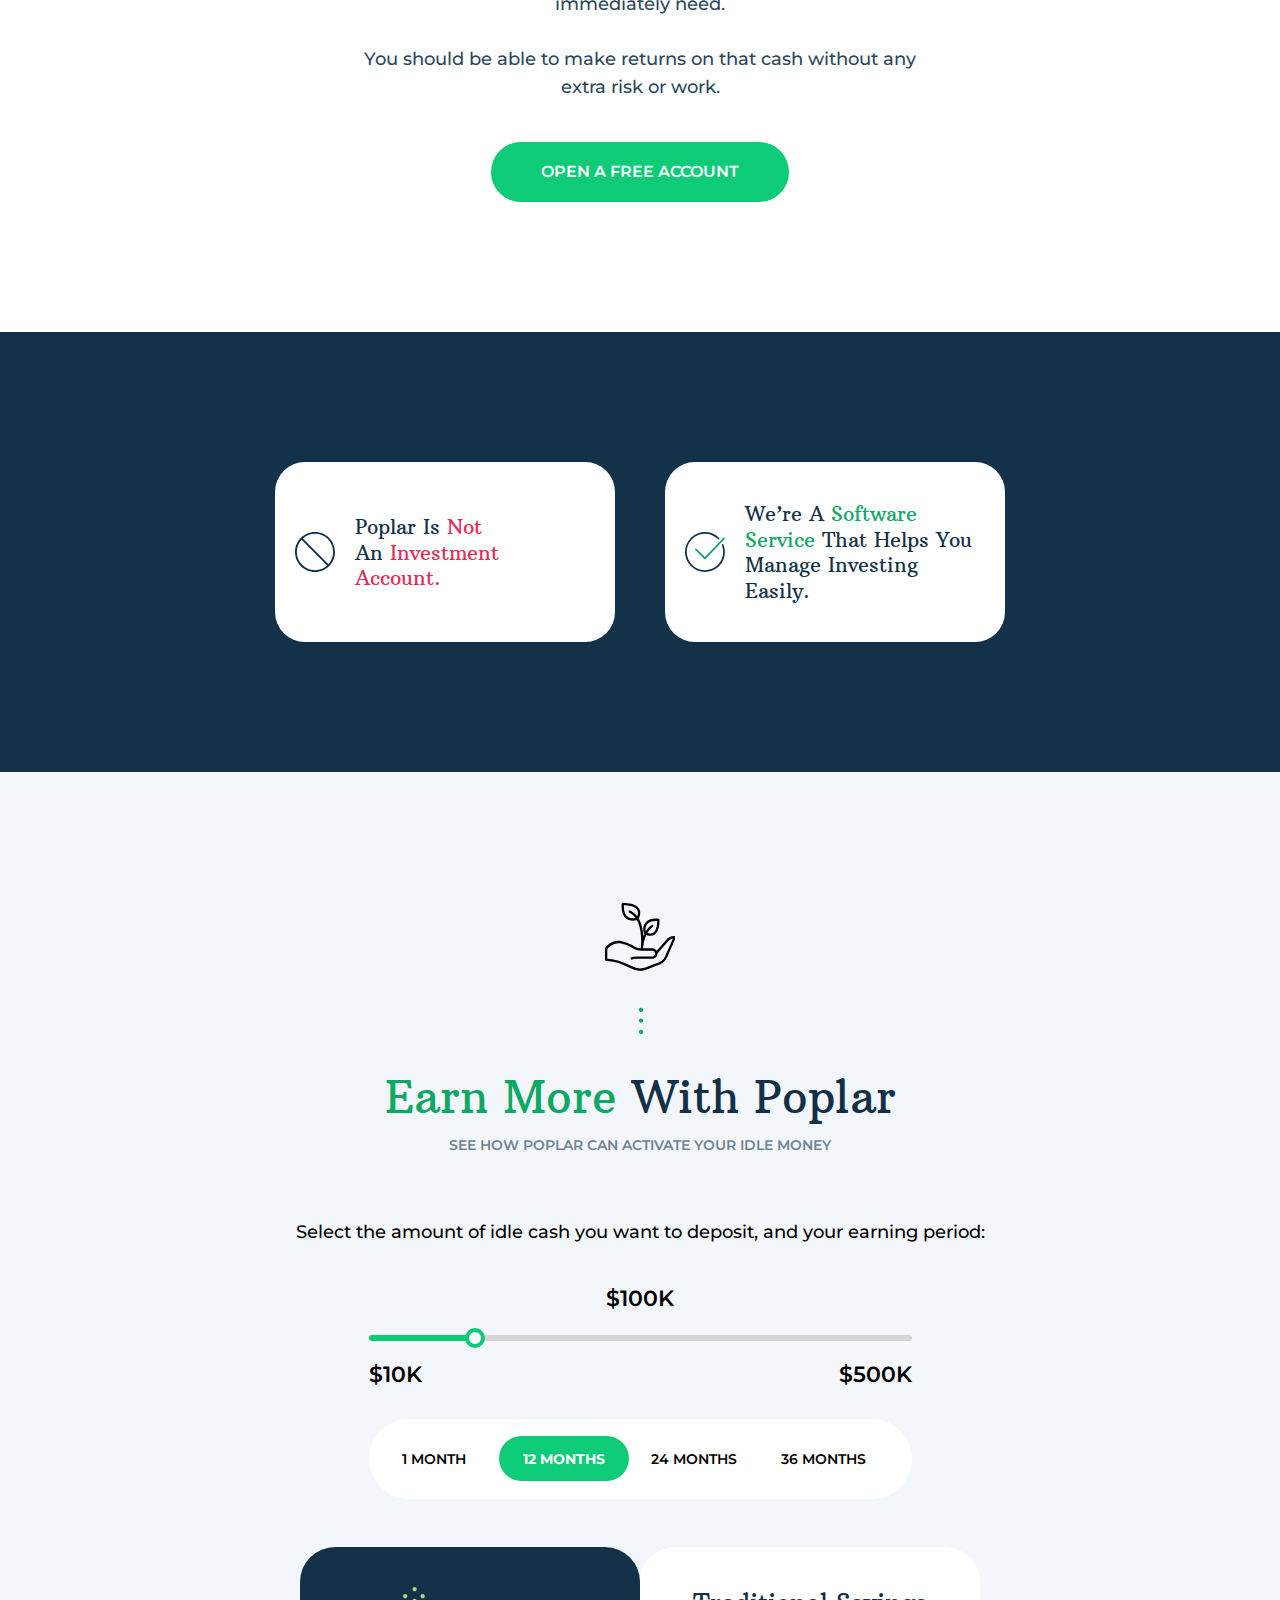
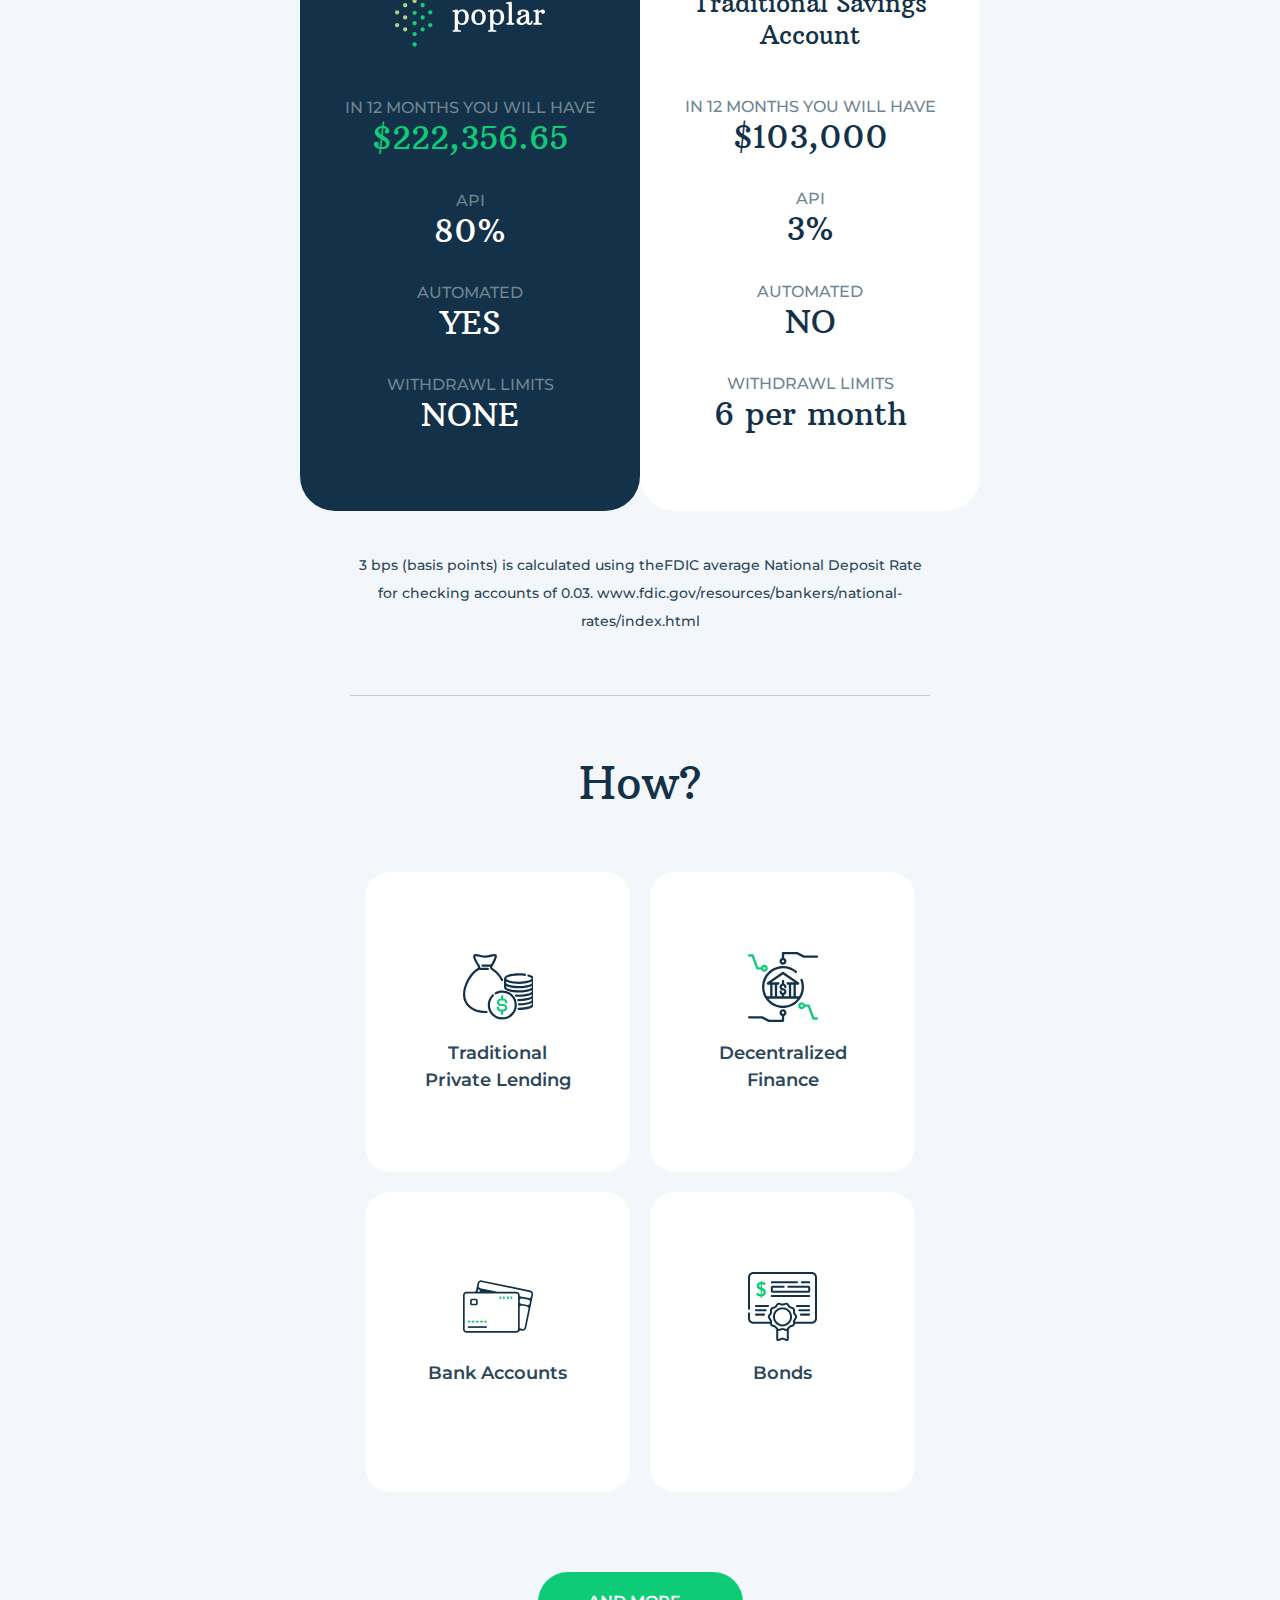
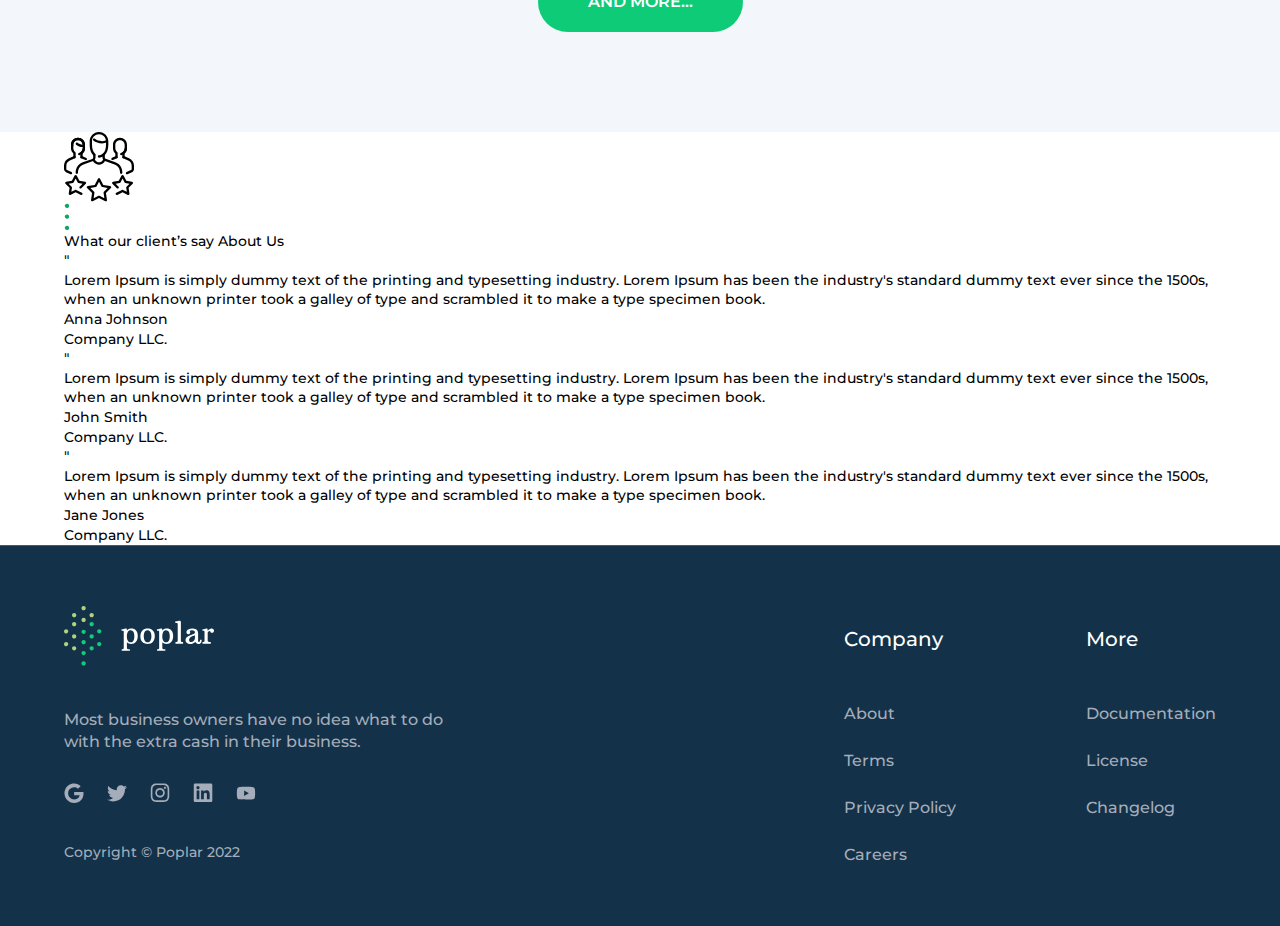
==== commit 1bd65244: "update header" ====
--- a/index.html
+++ b/index.html
@@ -62,11 +62,9 @@
                 >
               </li>
             </ul>
-
-            <button class="btn header__button" type="button">
-              Try for Free
-            </button>
           </div>
+
+          <button class="btn header__button" type="button">Try for Free</button>
 
           <!-- Mobile Menu -->
           <div class="burger-menu">
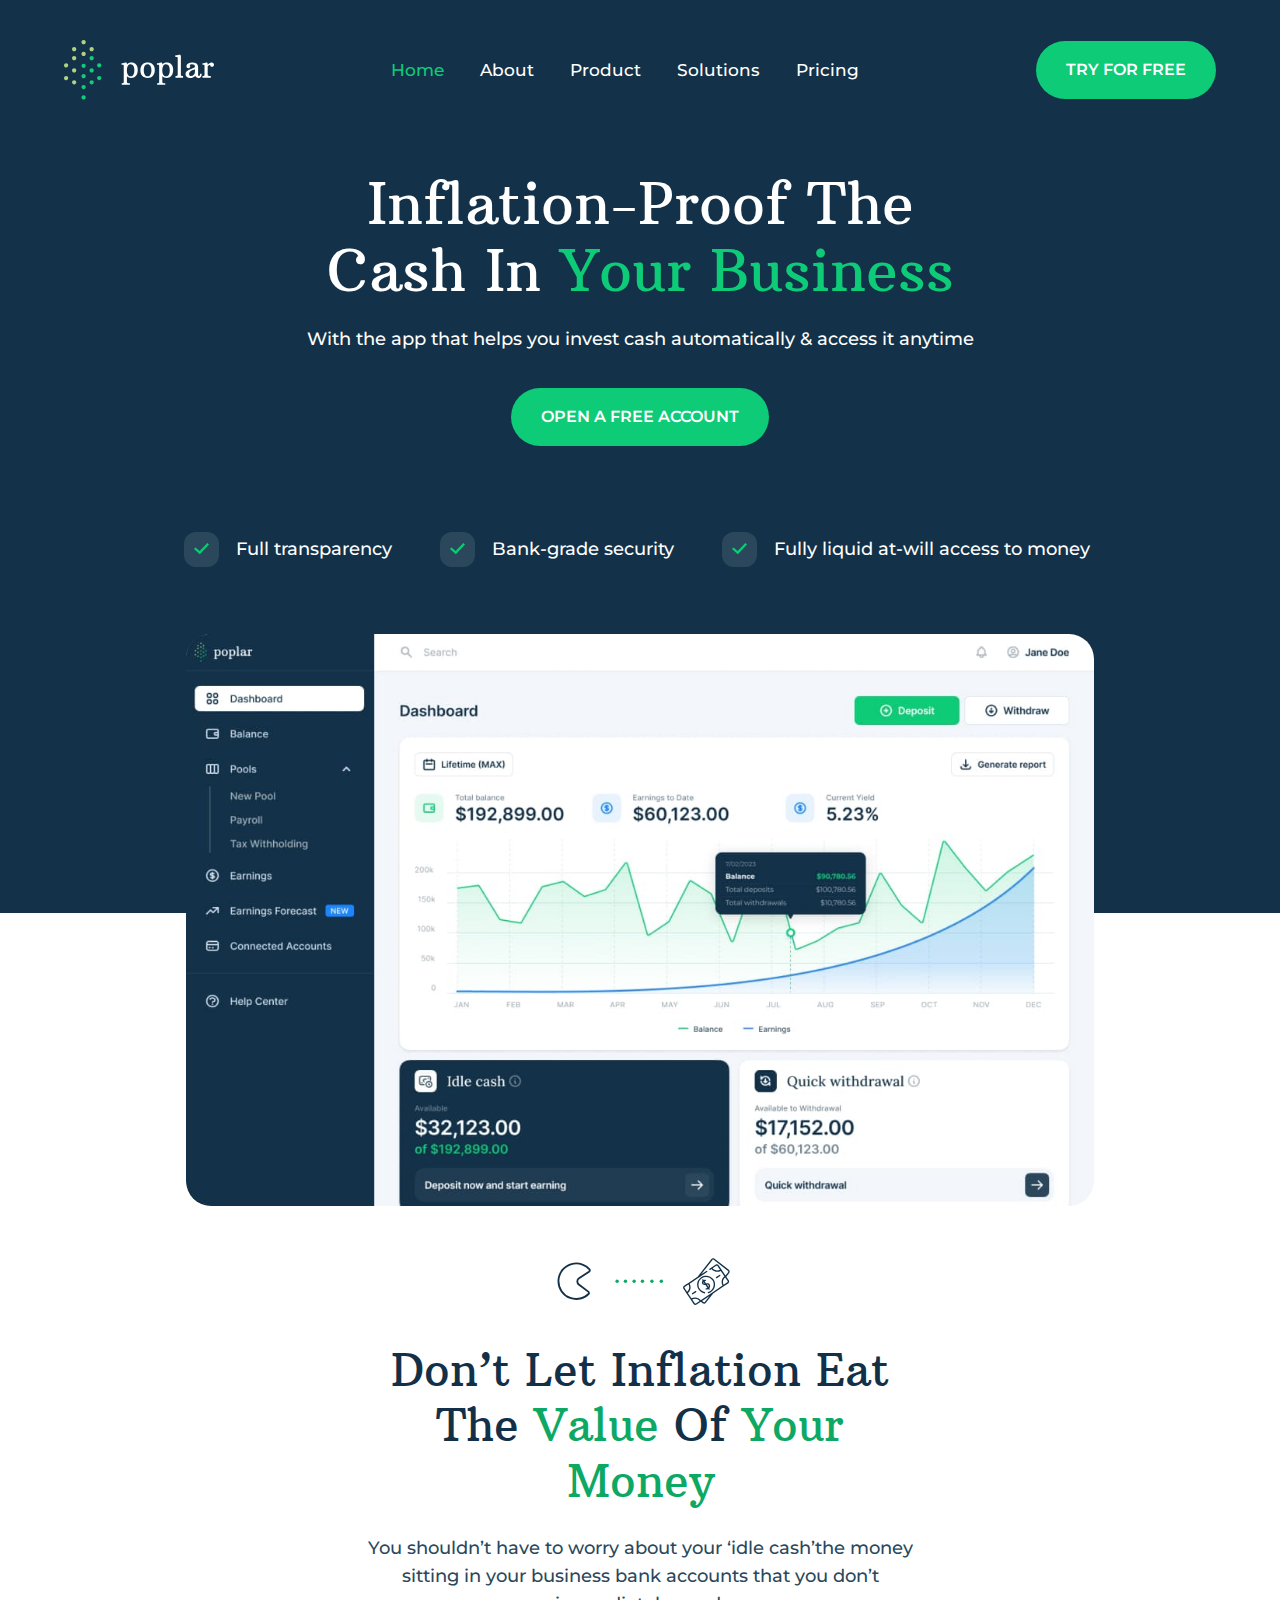
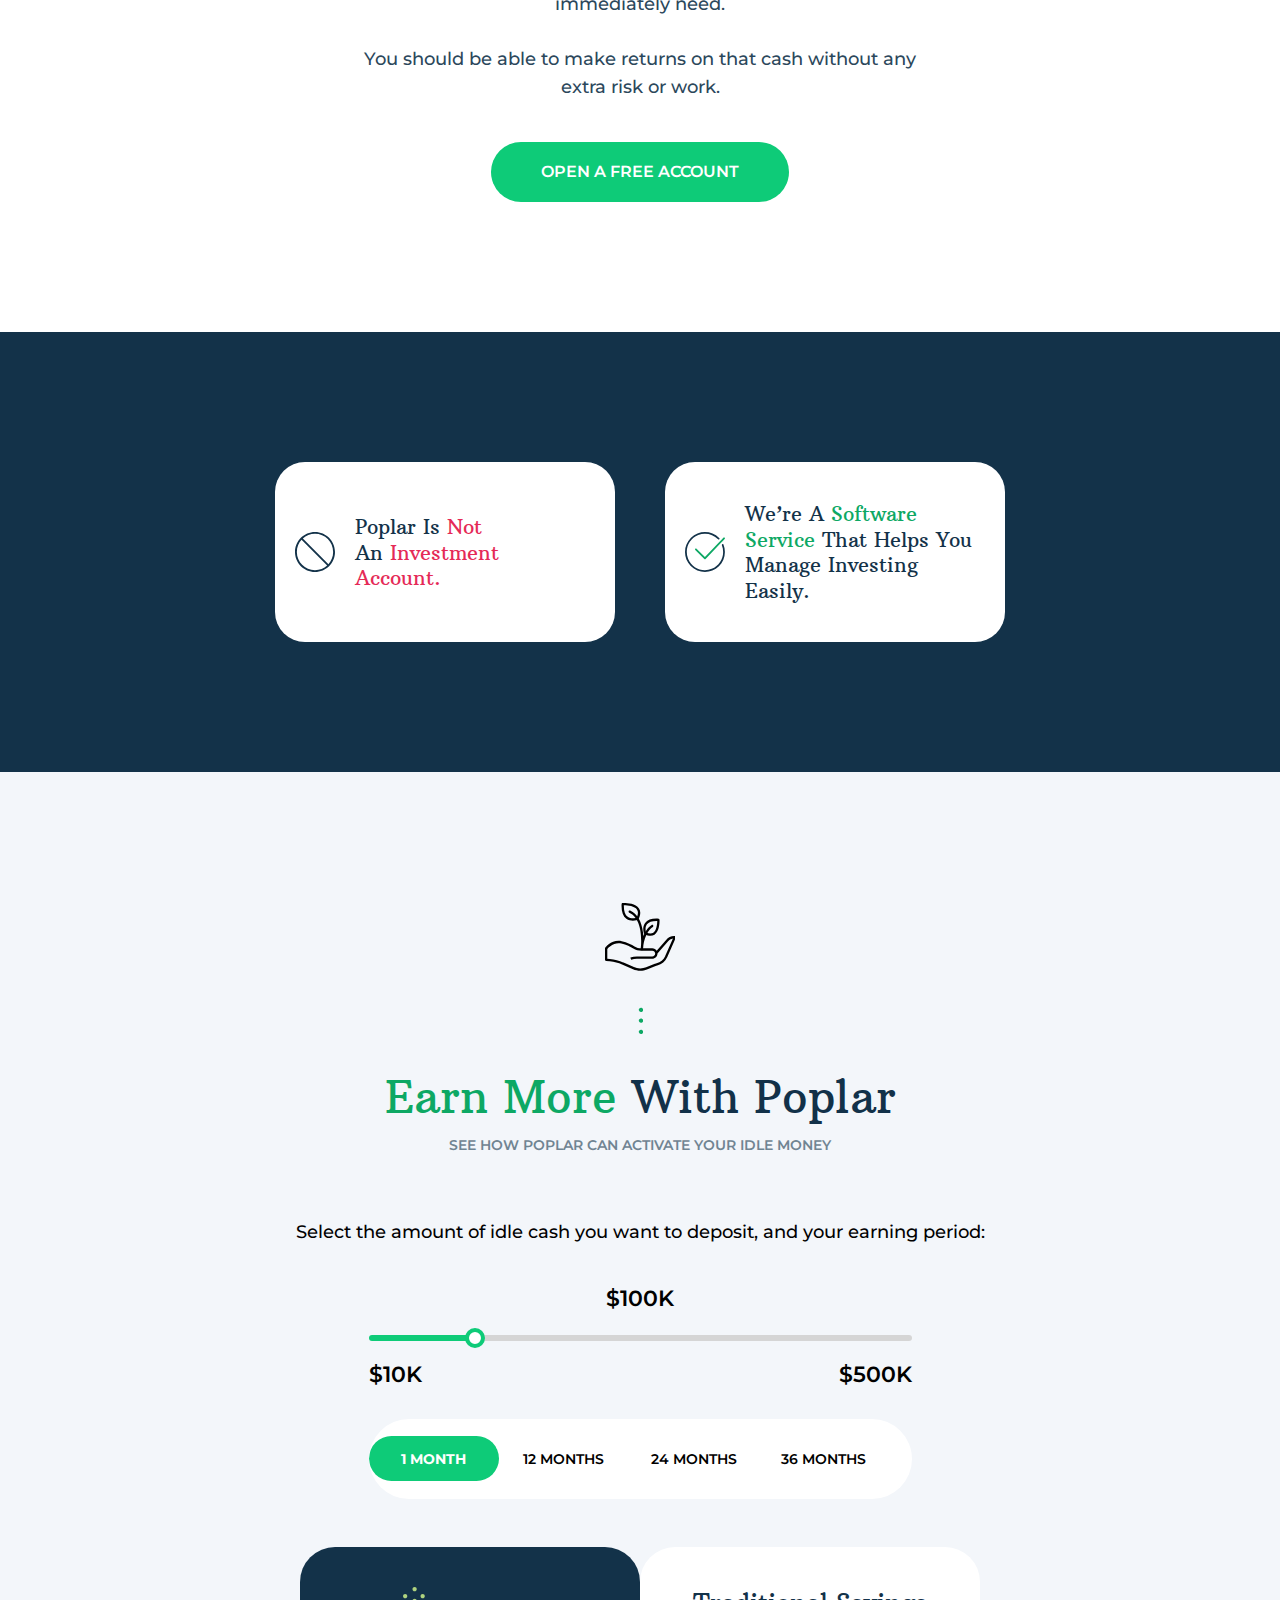
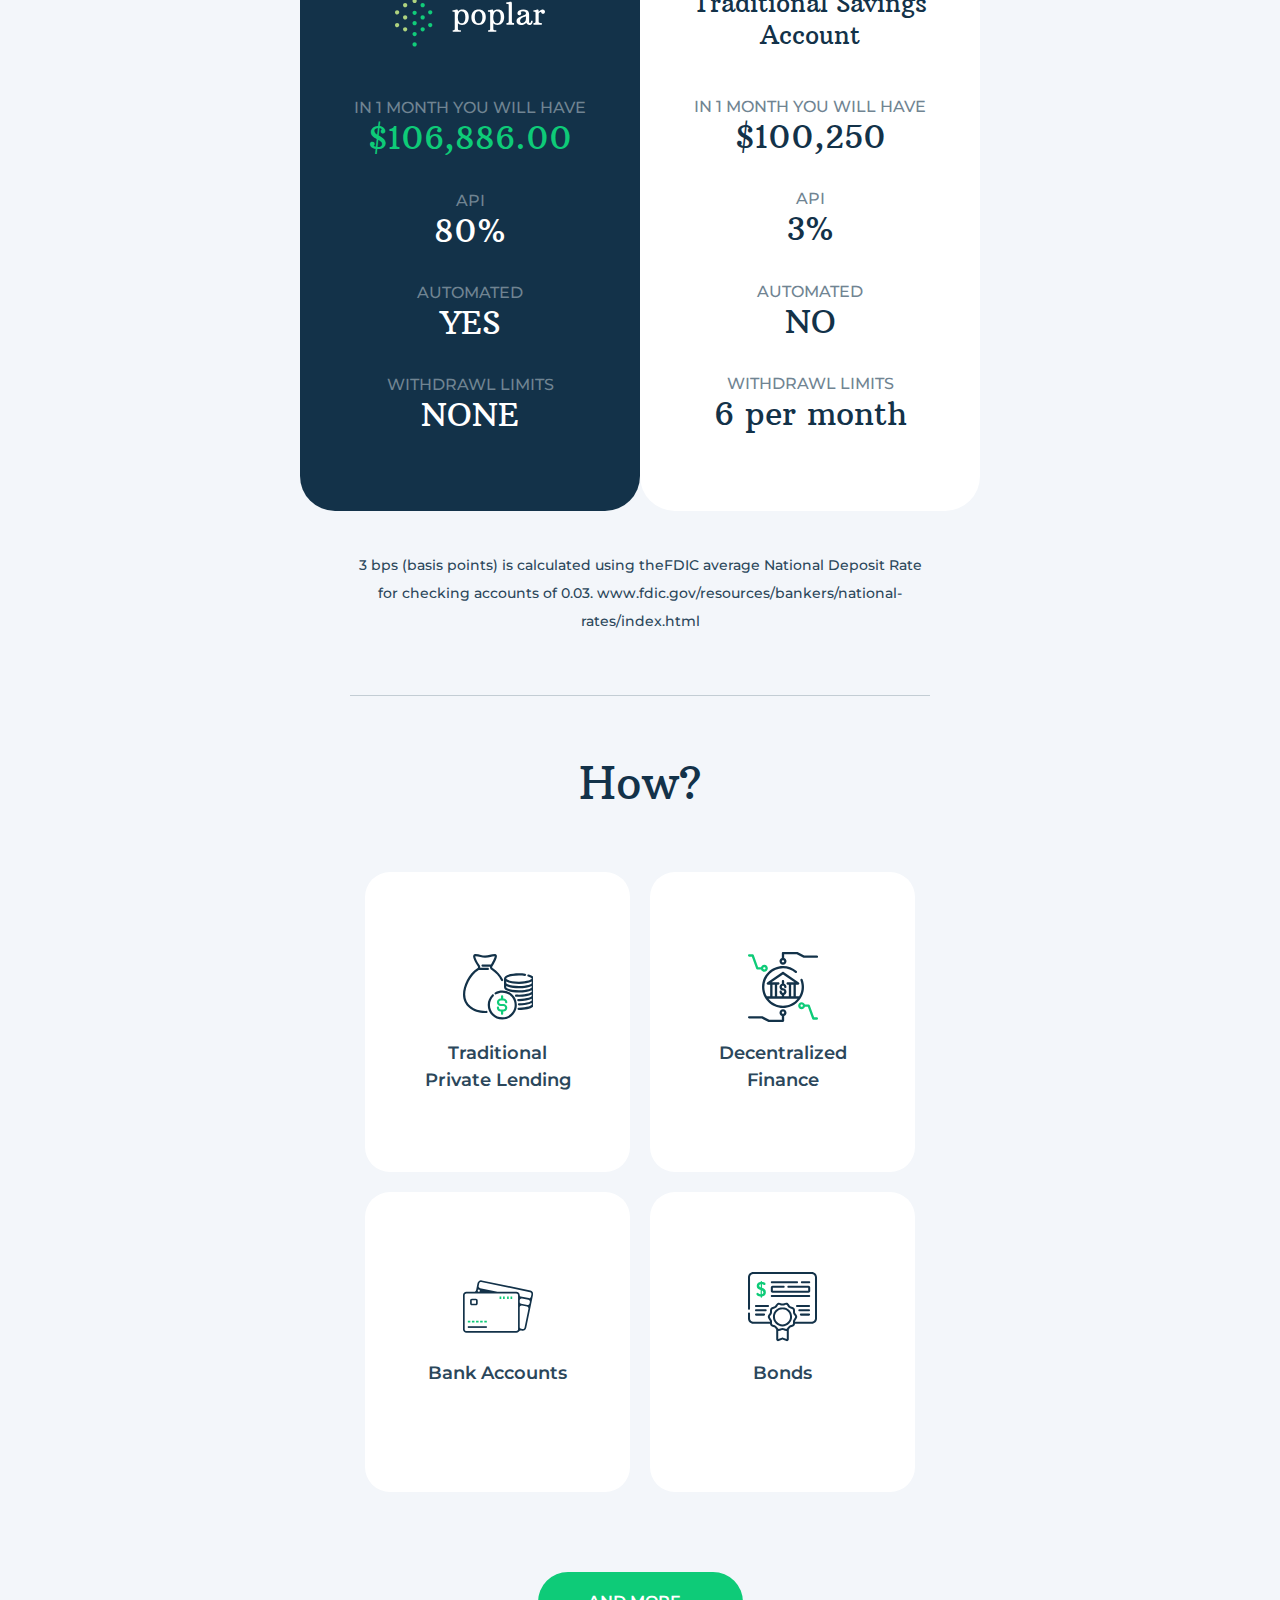
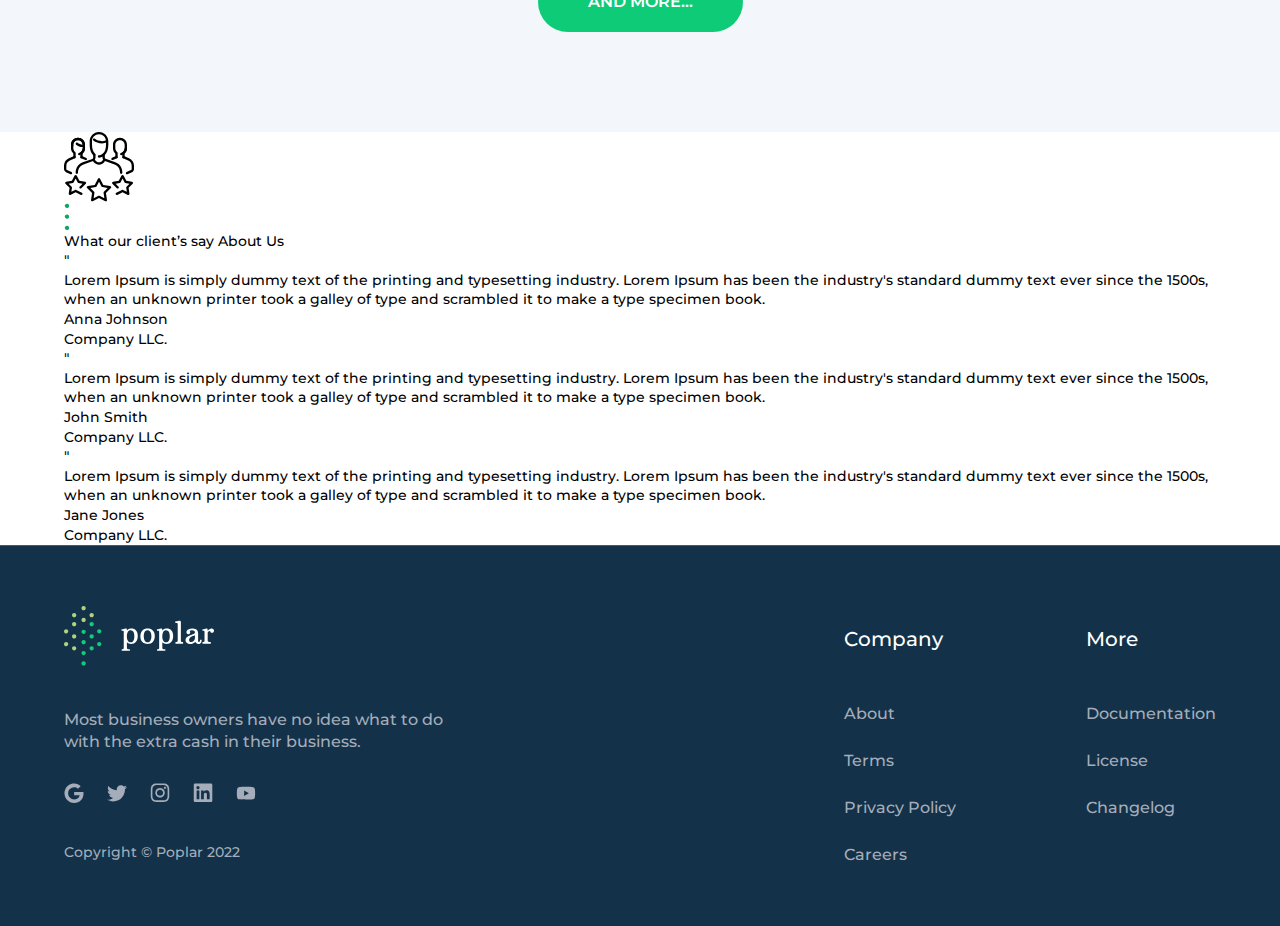
==== commit 7fc6f0f8: "update index.html" ====
--- a/index.html
+++ b/index.html
@@ -191,7 +191,7 @@
                   <ul class="carousel__slider" draggable="false">
                     <li>
                       <button
-                        class="carousel__item"
+                        class="carousel__item active-btn"
                         type="button"
                         draggable="false"
                       >
@@ -200,7 +200,7 @@
                     </li>
                     <li>
                       <button
-                        class="carousel__item active-btn"
+                        class="carousel__item"
                         type="button"
                         draggable="false"
                       >
@@ -236,10 +236,10 @@
                 <ul class="calculate-box__list">
                   <li>
                     <p class="calculate-box__item-period">
-                      In 12 months you will have
+                      In 1 month you will have
                     </p>
                     <p class="calculate-box__deposit-result payment">
-                      $101,000
+                      $100,083
                     </p>
                   </li>
                   <li>
@@ -265,10 +265,10 @@
                 <ul class="calculate-box__list">
                   <li>
                     <p class="calculate-box__item-period poplar-value">
-                      In 12 months you will have
+                      In 1 month you will have
                     </p>
                     <p class="calculate-box__deposit-result poplar-result">
-                      $222,356.65
+                      $106,886.00
                     </p>
                   </li>
                   <li>
@@ -292,10 +292,10 @@
                 <ul class="calculate-box__list">
                   <li>
                     <p class="calculate-box__item-period">
-                      In 12 months you will have
+                      In 1 month you will have
                     </p>
                     <p class="calculate-box__deposit-result traditional">
-                      $103,000
+                      $100,250
                     </p>
                   </li>
                   <li>
--- a/css/main.min.css
+++ b/css/main.min.css
@@ -1,8 +1,6 @@
-*{padding:0px;margin:0px;border:none}*,*::before,*::after{-webkit-box-sizing:border-box;box-sizing:border-box}:focus,:active{outline:none}a:focus,a:active{outline:none}a,a:link,a:visited{color:inherit;text-decoration:none;display:inline-block}a:hover{color:inherit;text-decoration:none}aside,nav,footer,header,section,main{display:block}h1,h2,h3,h4,h5,h6,p{font-size:inherit;font-weight:inherit}ul,ul li{list-style:none}img{vertical-align:top}img,svg{display:block;max-width:100%;height:auto}input,textarea,button,select{font-family:inherit;font-size:inherit;color:inherit;background-color:rgba(0,0,0,0)}input::-ms-clear{display:none}button,input[type=submit]{display:inline-block;-webkit-box-shadow:none;box-shadow:none;background-color:rgba(0,0,0,0);background:none}input:focus,input:active,button:focus,button:active{outline:none}button::-moz-focus-inner{padding:0;border:0}label{cursor:pointer}legend{display:block}html,body{font-family:var(--font-montserrat);font-size:14px;font-style:normal;font-weight:500;line-height:1.4;height:100%}.page__wrapper{display:-webkit-box;display:-ms-flexbox;display:flex;-webkit-box-orient:vertical;-webkit-box-direction:normal;-ms-flex-direction:column;flex-direction:column;min-height:100%}.main{-webkit-box-flex:1;-ms-flex-positive:1;flex-grow:1}.container{max-width:100vw;padding:0 5%;margin:0 auto}@media screen and (min-width: 1366px){.container{max-width:1220px;padding:0 10px}}:root{--font-arbutus: "Arbutus Slab", serif;--font-montserrat: "Montserrat", sans-serif;--titles-color: #123149;--light: #ffffff;--light-gray: #a5adba;--dark-gray: #708492;--dark-lighter: #2b475b;--green-darker: #0da864;--dark-blue-90: #2b475b;--red: #e52a57;--accent: #0ecb78;--dark-blue: #133249;--dark-blue-80: #1f3c52;--light-blue: #f3f6fa}.visually--hidden{visibility:hidden;height:0}.header__logo{width:100px}@media screen and (min-width: 767px){.header__logo{width:130px}}@media screen and (min-width: 1023px){.header__logo{width:150px}}.footer__logo{width:150px;margin-top:78px}@media screen and (min-width: 768px){.footer__logo{margin-top:0}}.btn{display:-webkit-box;display:-ms-flexbox;display:flex;-webkit-box-pack:center;-ms-flex-pack:center;justify-content:center;-webkit-box-align:center;-ms-flex-align:center;align-items:center;font-weight:600;line-height:2;text-transform:uppercase;padding:15px 30px;color:var(--light);background-color:var(--accent);border-radius:60px;cursor:pointer;-webkit-transition:background-color 250ms cubic-bezier(0.4, 0, 0.2, 1);transition:background-color 250ms cubic-bezier(0.4, 0, 0.2, 1)}@media screen and (min-width: 768px){.btn{font-size:16px;line-height:1.75;padding:16px 50px}}.btn:hover,.btn:focus{background-color:var(--green-darker)}.btn:active{-webkit-transform:scale(0.95);transform:scale(0.95)}.header__nav{display:-webkit-box;display:-ms-flexbox;display:flex;-webkit-box-pack:justify;-ms-flex-pack:justify;justify-content:space-between;-webkit-box-align:center;-ms-flex-align:center;align-items:center}@media screen and (max-width: 767.8px){.header__nav-menu{position:fixed;left:-100%;top:100px;z-index:5;display:-webkit-box;display:-ms-flexbox;display:flex;-webkit-box-orient:vertical;-webkit-box-direction:normal;-ms-flex-direction:column;flex-direction:column;-webkit-box-align:center;-ms-flex-align:center;align-items:center;gap:60px;width:100%;height:100vh;padding-top:50px;background-color:var(--light);-webkit-transition:.3s;transition:.3s}.header__nav-menu.is-open{left:0}}@media screen and (min-width: 768px){.header__nav-menu{display:-webkit-box;display:-ms-flexbox;display:flex;-webkit-box-pack:justify;-ms-flex-pack:justify;justify-content:space-between;-webkit-box-align:center;-ms-flex-align:center;align-items:center;gap:30px}}@media screen and (min-width: 1024px){.header__nav-menu{display:-webkit-box;display:-ms-flexbox;display:flex;-webkit-box-pack:justify;-ms-flex-pack:justify;justify-content:space-between;-webkit-box-align:center;-ms-flex-align:center;align-items:center;gap:80px}}@media screen and (min-width: 1366px){.header__nav-menu{display:-webkit-box;display:-ms-flexbox;display:flex;-webkit-box-pack:justify;-ms-flex-pack:justify;justify-content:space-between;-webkit-box-align:center;-ms-flex-align:center;align-items:center;gap:180px}}.header__nav-list{display:-webkit-box;display:-ms-flexbox;display:flex;gap:36px}@media screen and (max-width: 767px){.header__nav-list{-webkit-box-orient:vertical;-webkit-box-direction:normal;-ms-flex-direction:column;flex-direction:column;-webkit-box-pack:start;-ms-flex-pack:start;justify-content:flex-start;-webkit-box-align:center;-ms-flex-align:center;align-items:center;gap:40px}}@media screen and (max-width: 1023px){.header__nav-list{gap:20px}}.header__nav-item{font-size:calc(
+*{padding:0px;margin:0px;border:none}*,*::before,*::after{-webkit-box-sizing:border-box;box-sizing:border-box}:focus,:active{outline:none}a:focus,a:active{outline:none}a,a:link,a:visited{color:inherit;text-decoration:none;display:inline-block}a:hover{color:inherit;text-decoration:none}aside,nav,footer,header,section,main{display:block}h1,h2,h3,h4,h5,h6,p{font-size:inherit;font-weight:inherit}ul,ul li{list-style:none}img{vertical-align:top}img,svg{display:block;max-width:100%;height:auto}input,textarea,button,select{font-family:inherit;font-size:inherit;color:inherit;background-color:rgba(0,0,0,0)}input::-ms-clear{display:none}button,input[type=submit]{display:inline-block;-webkit-box-shadow:none;box-shadow:none;background-color:rgba(0,0,0,0);background:none}input:focus,input:active,button:focus,button:active{outline:none}button::-moz-focus-inner{padding:0;border:0}label{cursor:pointer}legend{display:block}html,body{font-family:var(--font-montserrat);font-size:14px;font-style:normal;font-weight:500;line-height:1.4;height:100%}.page__wrapper{display:-webkit-box;display:-ms-flexbox;display:flex;-webkit-box-orient:vertical;-webkit-box-direction:normal;-ms-flex-direction:column;flex-direction:column;min-height:100%}.main{-webkit-box-flex:1;-ms-flex-positive:1;flex-grow:1}.container{max-width:100vw;padding:0 5%;margin:0 auto}@media screen and (min-width: 1366px){.container{max-width:1220px;padding:0 10px}}:root{--font-arbutus: "Arbutus Slab", serif;--font-montserrat: "Montserrat", sans-serif;--titles-color: #123149;--light: #ffffff;--light-gray: #a5adba;--dark-gray: #708492;--dark-lighter: #2b475b;--green-darker: #0da864;--dark-blue-90: #2b475b;--red: #e52a57;--accent: #0ecb78;--dark-blue: #133249;--dark-blue-80: #1f3c52;--light-blue: #f3f6fa}.visually--hidden{visibility:hidden;height:0}.header__logo{width:100px}@media screen and (min-width: 767px){.header__logo{width:130px}}@media screen and (min-width: 1023px){.header__logo{width:150px}}.footer__logo{width:150px;margin-top:78px}@media screen and (min-width: 768px){.footer__logo{margin-top:0}}.btn{display:-webkit-box;display:-ms-flexbox;display:flex;-webkit-box-pack:center;-ms-flex-pack:center;justify-content:center;-webkit-box-align:center;-ms-flex-align:center;align-items:center;font-weight:600;line-height:2;text-transform:uppercase;padding:15px 30px;color:var(--light);background-color:var(--accent);border-radius:60px;cursor:pointer;-webkit-transition:background-color 250ms cubic-bezier(0.4, 0, 0.2, 1);transition:background-color 250ms cubic-bezier(0.4, 0, 0.2, 1)}@media screen and (min-width: 768px){.btn{font-size:16px;line-height:1.75;padding:16px 50px}}.btn:hover,.btn:focus{background-color:var(--green-darker)}.btn:active{-webkit-transform:scale(0.95);transform:scale(0.95)}.header__nav{display:-webkit-box;display:-ms-flexbox;display:flex;-webkit-box-pack:justify;-ms-flex-pack:justify;justify-content:space-between;-webkit-box-align:center;-ms-flex-align:center;align-items:center}@media screen and (max-width: 767.8px){.header__nav-menu{position:fixed;left:-100%;top:100px;z-index:5;display:-webkit-box;display:-ms-flexbox;display:flex;-webkit-box-orient:vertical;-webkit-box-direction:normal;-ms-flex-direction:column;flex-direction:column;-webkit-box-align:center;-ms-flex-align:center;align-items:center;gap:60px;width:100%;height:100vh;padding-top:50px;background-color:var(--light);-webkit-transition:.3s;transition:.3s}.header__nav-menu.is-open{left:0}}@media screen and (min-width: 768px){.header__nav-menu{display:-webkit-box;display:-ms-flexbox;display:flex;-webkit-box-pack:justify;-ms-flex-pack:justify;justify-content:space-between;-webkit-box-align:center;-ms-flex-align:center;align-items:center;gap:30px}}@media screen and (min-width: 1024px){.header__nav-menu{display:-webkit-box;display:-ms-flexbox;display:flex;-webkit-box-pack:justify;-ms-flex-pack:justify;justify-content:space-between;-webkit-box-align:center;-ms-flex-align:center;align-items:center;gap:80px}}@media screen and (min-width: 1366px){.header__nav-menu{display:-webkit-box;display:-ms-flexbox;display:flex;-webkit-box-pack:justify;-ms-flex-pack:justify;justify-content:space-between;-webkit-box-align:center;-ms-flex-align:center;align-items:center;gap:180px}}.header__nav-list{display:-webkit-box;display:-ms-flexbox;display:flex;gap:36px}@media screen and (max-width: 767.8px){.header__nav-list{-webkit-box-orient:vertical;-webkit-box-direction:normal;-ms-flex-direction:column;flex-direction:column;-webkit-box-pack:start;-ms-flex-pack:start;justify-content:flex-start;-webkit-box-align:center;-ms-flex-align:center;align-items:center;gap:40px}}@media screen and (max-width: 1023.8px){.header__nav-list{gap:20px}}.header__nav-item{font-size:calc(
     12px + 6 * ((100vw - 320px) / 1120)
-  );line-height:1.55;text-transform:capitalize;color:var(--light)}.header__nav-item:hover,.header__nav-item:focus{color:var(--green-darker)}.header__nav-item.active{color:var(--accent)}@media screen and (max-width: 767px){.header__nav-item{font-size:20px;color:var(--dark-blue);-webkit-transition:.3s;transition:.3s}.header__nav-item.active{color:var(--dark-blue)}}.header__button{font-size:calc(
-    8px + 8 * ((100vw - 320px) / 1120)
-  )}@media screen and (max-width: 767px){.header__button{font-size:16px;font-weight:600;line-height:1.75}}@media screen and (min-width: 768px){.header__button{padding:15px 30px}}.burger-menu{display:none;width:40px;height:40px;border:3px solid #637b8b;border-radius:50%;cursor:pointer}@media screen and (max-width: 767.8px){.burger-menu{display:-webkit-box;display:-ms-flexbox;display:flex;-webkit-box-orient:vertical;-webkit-box-direction:normal;-ms-flex-direction:column;flex-direction:column;-webkit-box-pack:center;-ms-flex-pack:center;justify-content:center;-webkit-box-align:center;-ms-flex-align:center;align-items:center;gap:4px}}.burger-menu.is-open .bar:nth-child(2){opacity:0}.burger-menu.is-open .bar:nth-child(1){-webkit-transform:translateY(6px) rotate(45deg);transform:translateY(6px) rotate(45deg)}.burger-menu.is-open .bar:nth-child(3){-webkit-transform:translateY(-6px) rotate(-45deg);transform:translateY(-6px) rotate(-45deg)}.bar{display:block;width:20px;height:2px;-webkit-transition:all .3s ease-in-out;transition:all .3s ease-in-out;background-color:var(--light)}.deposit__slider{position:relative;width:280px;margin-top:60px;margin-left:auto;margin-right:auto}@media screen and (min-width: 768px){.deposit__slider{width:543px;margin-top:88px}}input[type=range]{position:relative;-webkit-appearance:none;-moz-appearance:none;display:block;width:280px;height:6px;background-color:#d0dbe2;border-radius:8px;outline:none}@media screen and (min-width: 768px){input[type=range]{width:543px;margin-top:80px}}input[type=range]::-webkit-slider-runnable-track{-webkit-appearance:none;height:8px}input[type=range]::-moz-track{-moz-appearance:none;height:8px}input[type=range]::-ms-track{appearance:none;height:8px}input[type=range]::-webkit-slider-thumb{-webkit-appearance:none;appearance:none;height:20px;width:20px;margin-top:-6px;border:4.5px solid var(--accent);background-color:var(--light);border-radius:50%;cursor:pointer}input[type=range]::-moz-range-thumb{-moz-appearance:none;appearance:none;height:20px;width:20px;margin-top:-7px;border:4.5px solid var(--accent);background-color:var(--light);border-radius:50%;cursor:pointer}input[type=range]::-ms-thumb{appearance:none;height:20px;width:20px;margin-top:-7px;border:4.5px solid var(--accent);background-color:var(--light);border-radius:50%;cursor:pointer}input[type=range]:active::-webkit-slider-thumb{background-color:#fff;border:3px solid var(--accent)}.slider__value{position:absolute;left:50%;top:-40px;-webkit-transform:translateX(-50%);transform:translateX(-50%);font-weight:600;line-height:2;text-transform:uppercase}@media screen and (min-width: 768px){.slider__value{top:-50px;font-size:22px;line-height:1.27}}.slider__range{display:-webkit-box;display:-ms-flexbox;display:flex;-webkit-box-pack:justify;-ms-flex-pack:justify;justify-content:space-between;margin-top:20px;font-weight:600;line-height:2;text-transform:uppercase}@media screen and (min-width: 768px){.slider__range{font-size:22px;line-height:1.27}}.carousel__wrapper{width:280px;height:80px;display:-webkit-box;display:-ms-flexbox;display:flex;-webkit-box-align:center;-ms-flex-align:center;align-items:center;margin-top:42px;margin-left:auto;margin-right:auto;border-radius:60px;background:var(--light);overflow:hidden}@media screen and (min-width: 768px){.carousel__wrapper{width:543px;margin-top:30px}}.carousel__wrapper .carousel__slider{white-space:nowrap}.carousel__slider{display:-webkit-box;display:-ms-flexbox;display:flex;-webkit-box-pack:center;-ms-flex-pack:center;justify-content:center;-webkit-box-align:center;-ms-flex-align:center;align-items:center}.carousel__item{width:115px;height:45px;font-weight:600;line-height:2;text-transform:uppercase;color:var(--lighter-gray);border-radius:60px;background:var(--light);cursor:pointer}.carousel__item:active{-webkit-transform:scale(0.95);transform:scale(0.95)}@media screen and (min-width: 768px){.carousel__item{width:130px}}.carousel__item.active-btn{font-weight:700;color:var(--light);background:var(--accent)}.header{width:100%;padding-top:40px;padding-bottom:40px;background-color:var(--dark-blue)}@media screen and (max-width: 767px){.header{height:100px;padding-top:30px}}.footer{width:100%;padding-bottom:60px;background-color:var(--dark-blue)}.footer__inner{padding-top:60px;border-top:1px solid #445d6d}@media screen and (min-width: 768px){.footer__inner{display:-webkit-box;display:-ms-flexbox;display:flex;-webkit-box-pack:justify;-ms-flex-pack:justify;justify-content:space-between;-webkit-box-align:end;-ms-flex-align:end;align-items:flex-end}}.footer__info{display:-webkit-box;display:-ms-flexbox;display:flex;-webkit-box-pack:justify;-ms-flex-pack:justify;justify-content:space-between}@media screen and (min-width: 768px){.footer__info{gap:130px;-webkit-box-ordinal-group:3;-ms-flex-order:2;order:2}}.footer__info-title{font-size:calc(
+  );line-height:1.55;text-transform:capitalize;color:var(--light)}.header__nav-item:hover,.header__nav-item:focus{color:var(--green-darker)}.header__nav-item.active{color:var(--accent)}@media screen and (max-width: 767.8px){.header__nav-item{font-size:20px;color:var(--dark-blue);-webkit-transition:.3s;transition:.3s}.header__nav-item.active{color:var(--dark-blue)}}@media screen and (max-width: 767.8px){.header__button{position:fixed;left:-100%;bottom:10%;z-index:5;-webkit-transition:.3s;transition:.3s}.header__button.is-open{left:50%;-webkit-transform:translateX(-50%);transform:translateX(-50%)}}@media screen and (max-width: 767.8px){.header__button{font-size:16px;font-weight:600;line-height:1.75}}@media screen and (min-width: 768px){.header__button{padding:15px 30px}}.burger-menu{display:none;width:40px;height:40px;border:3px solid #637b8b;border-radius:50%;cursor:pointer}@media screen and (max-width: 767.8px){.burger-menu{display:-webkit-box;display:-ms-flexbox;display:flex;-webkit-box-orient:vertical;-webkit-box-direction:normal;-ms-flex-direction:column;flex-direction:column;-webkit-box-pack:center;-ms-flex-pack:center;justify-content:center;-webkit-box-align:center;-ms-flex-align:center;align-items:center;gap:4px}}.burger-menu.is-open .bar:nth-child(2){opacity:0}.burger-menu.is-open .bar:nth-child(1){-webkit-transform:translateY(6px) rotate(45deg);transform:translateY(6px) rotate(45deg)}.burger-menu.is-open .bar:nth-child(3){-webkit-transform:translateY(-6px) rotate(-45deg);transform:translateY(-6px) rotate(-45deg)}.bar{display:block;width:20px;height:2px;-webkit-transition:all .3s ease-in-out;transition:all .3s ease-in-out;background-color:var(--light)}.deposit__slider{position:relative;width:280px;margin-top:60px;margin-left:auto;margin-right:auto}@media screen and (min-width: 768px){.deposit__slider{width:543px;margin-top:88px}}input[type=range]{position:relative;-webkit-appearance:none;-moz-appearance:none;display:block;width:280px;height:6px;background-color:#d0dbe2;border-radius:8px;outline:none}@media screen and (min-width: 768px){input[type=range]{width:543px;margin-top:80px}}input[type=range]::-webkit-slider-runnable-track{-webkit-appearance:none;height:8px}input[type=range]::-moz-track{-moz-appearance:none;height:8px}input[type=range]::-ms-track{appearance:none;height:8px}input[type=range]::-webkit-slider-thumb{-webkit-appearance:none;appearance:none;height:20px;width:20px;margin-top:-6px;border:4.5px solid var(--accent);background-color:var(--light);border-radius:50%;cursor:pointer}input[type=range]::-moz-range-thumb{-moz-appearance:none;appearance:none;height:20px;width:20px;margin-top:-7px;border:4.5px solid var(--accent);background-color:var(--light);border-radius:50%;cursor:pointer}input[type=range]::-ms-thumb{appearance:none;height:20px;width:20px;margin-top:-7px;border:4.5px solid var(--accent);background-color:var(--light);border-radius:50%;cursor:pointer}input[type=range]:active::-webkit-slider-thumb{background-color:#fff;border:3px solid var(--accent)}.slider__value{position:absolute;left:50%;top:-40px;-webkit-transform:translateX(-50%);transform:translateX(-50%);font-weight:600;line-height:2;text-transform:uppercase}@media screen and (min-width: 768px){.slider__value{top:-50px;font-size:22px;line-height:1.27}}.slider__range{display:-webkit-box;display:-ms-flexbox;display:flex;-webkit-box-pack:justify;-ms-flex-pack:justify;justify-content:space-between;margin-top:20px;font-weight:600;line-height:2;text-transform:uppercase}@media screen and (min-width: 768px){.slider__range{font-size:22px;line-height:1.27}}.carousel__wrapper{width:280px;height:80px;display:-webkit-box;display:-ms-flexbox;display:flex;-webkit-box-align:center;-ms-flex-align:center;align-items:center;margin-top:42px;margin-left:auto;margin-right:auto;border-radius:60px;background:var(--light);overflow:hidden}@media screen and (min-width: 768px){.carousel__wrapper{width:543px;margin-top:30px}}.carousel__wrapper .carousel__slider{white-space:nowrap}.carousel__slider{display:-webkit-box;display:-ms-flexbox;display:flex;-webkit-box-pack:center;-ms-flex-pack:center;justify-content:center;-webkit-box-align:center;-ms-flex-align:center;align-items:center}.carousel__item{width:115px;height:45px;font-weight:600;line-height:2;text-transform:uppercase;color:var(--lighter-gray);border-radius:60px;background:var(--light);cursor:pointer}.carousel__item:active{-webkit-transform:scale(0.95);transform:scale(0.95)}@media screen and (min-width: 768px){.carousel__item{width:130px}}.carousel__item.active-btn{font-weight:700;color:var(--light);background:var(--accent)}.header{width:100%;padding-top:40px;padding-bottom:40px;background-color:var(--dark-blue)}@media screen and (max-width: 767px){.header{height:100px;padding-top:30px}}.footer{width:100%;padding-bottom:60px;background-color:var(--dark-blue)}.footer__inner{padding-top:60px;border-top:1px solid #445d6d}@media screen and (min-width: 768px){.footer__inner{display:-webkit-box;display:-ms-flexbox;display:flex;-webkit-box-pack:justify;-ms-flex-pack:justify;justify-content:space-between;-webkit-box-align:end;-ms-flex-align:end;align-items:flex-end}}.footer__info{display:-webkit-box;display:-ms-flexbox;display:flex;-webkit-box-pack:justify;-ms-flex-pack:justify;justify-content:space-between}@media screen and (min-width: 768px){.footer__info{gap:130px;-webkit-box-ordinal-group:3;-ms-flex-order:2;order:2}}.footer__info-title{font-size:calc(
     18px + 2 * ((100vw - 320px) / 1120)
   );color:var(--light)}.footer__info-list{display:-webkit-box;display:-ms-flexbox;display:flex;-webkit-box-orient:vertical;-webkit-box-direction:normal;-ms-flex-direction:column;flex-direction:column;gap:25px;margin-top:40px}@media screen and (min-width: 768px){.footer__info-list{gap:31px;margin-top:50px}}@media screen and (min-width: 1024px){.footer__info-list{gap:25px}}.footer__descr{display:-webkit-box;display:-ms-flexbox;display:flex;-webkit-box-orient:vertical;-webkit-box-direction:normal;-ms-flex-direction:column;flex-direction:column;-webkit-box-align:center;-ms-flex-align:center;align-items:center;text-align:center}@media screen and (min-width: 768px){.footer__descr{display:block;text-align:start}}.footer__info-item,.footer__descr-text{font-size:calc(
     14px + 2 * ((100vw - 320px) / 1120)
